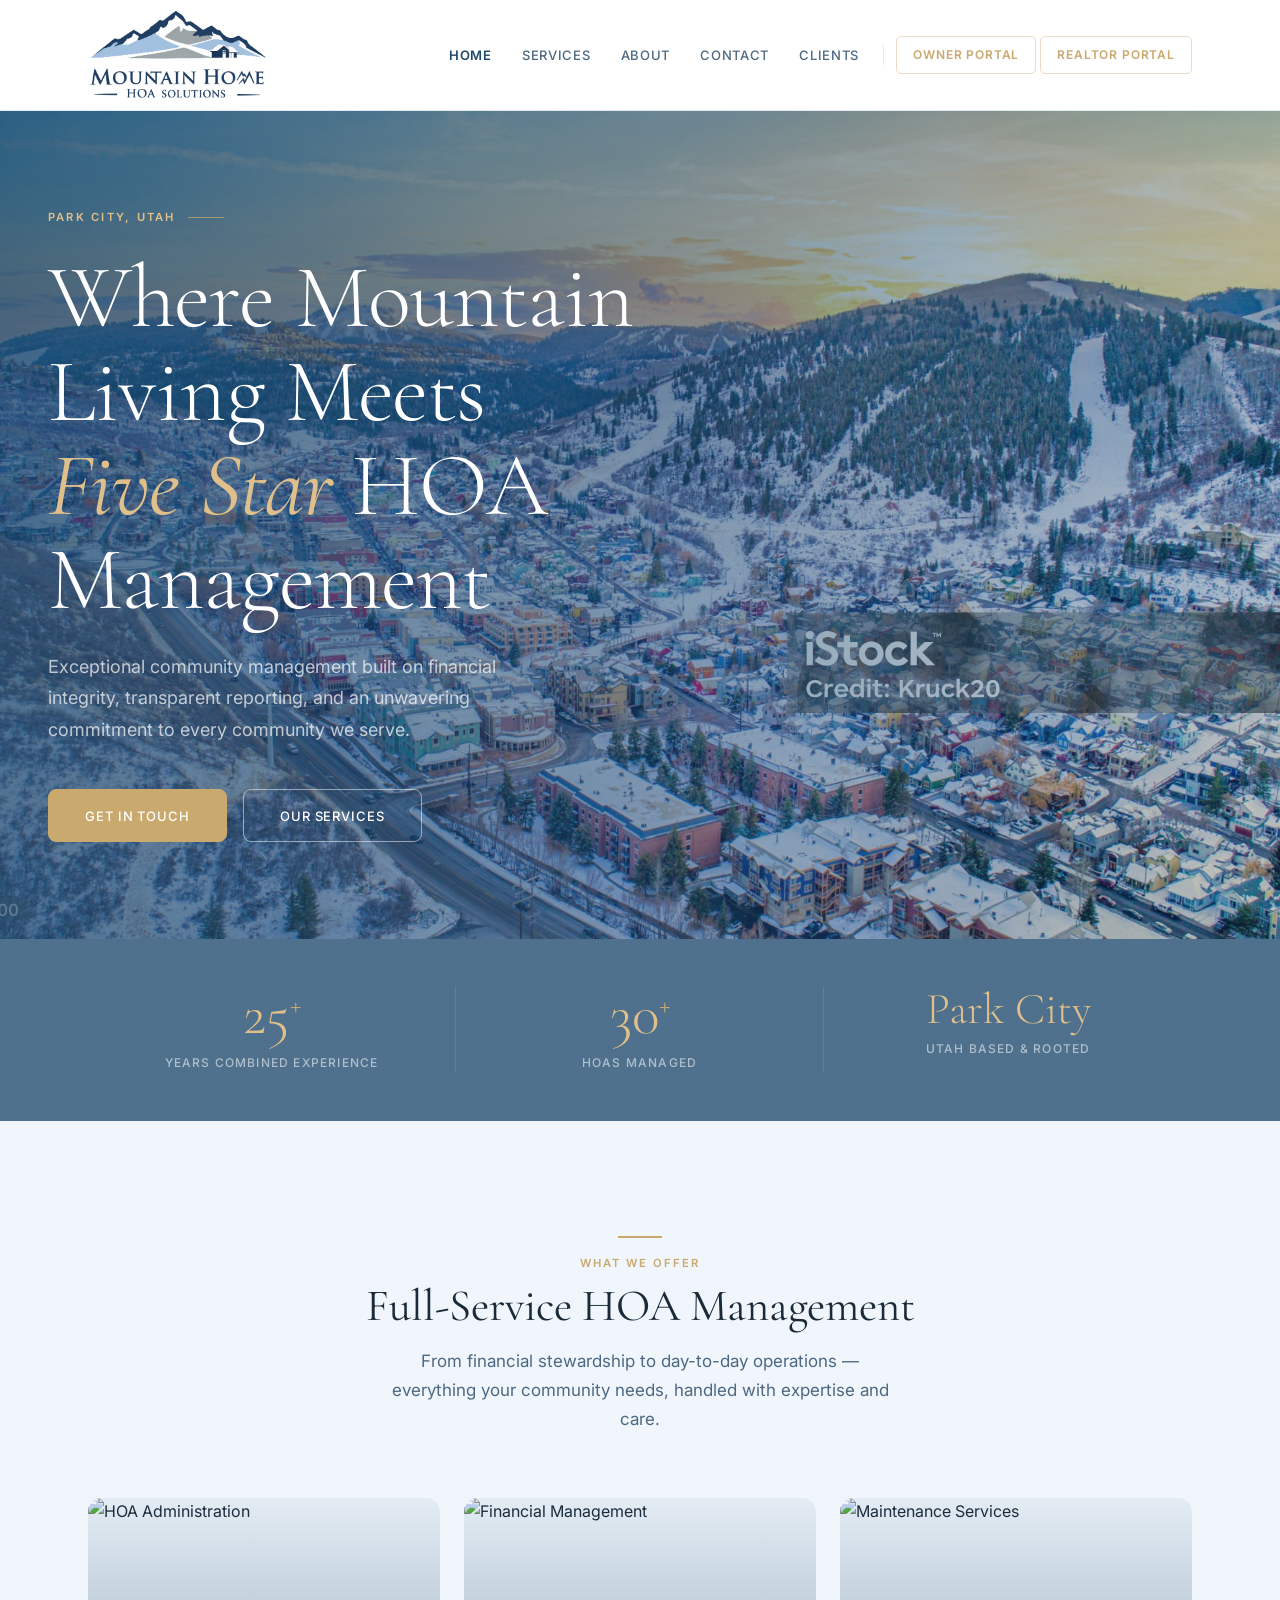
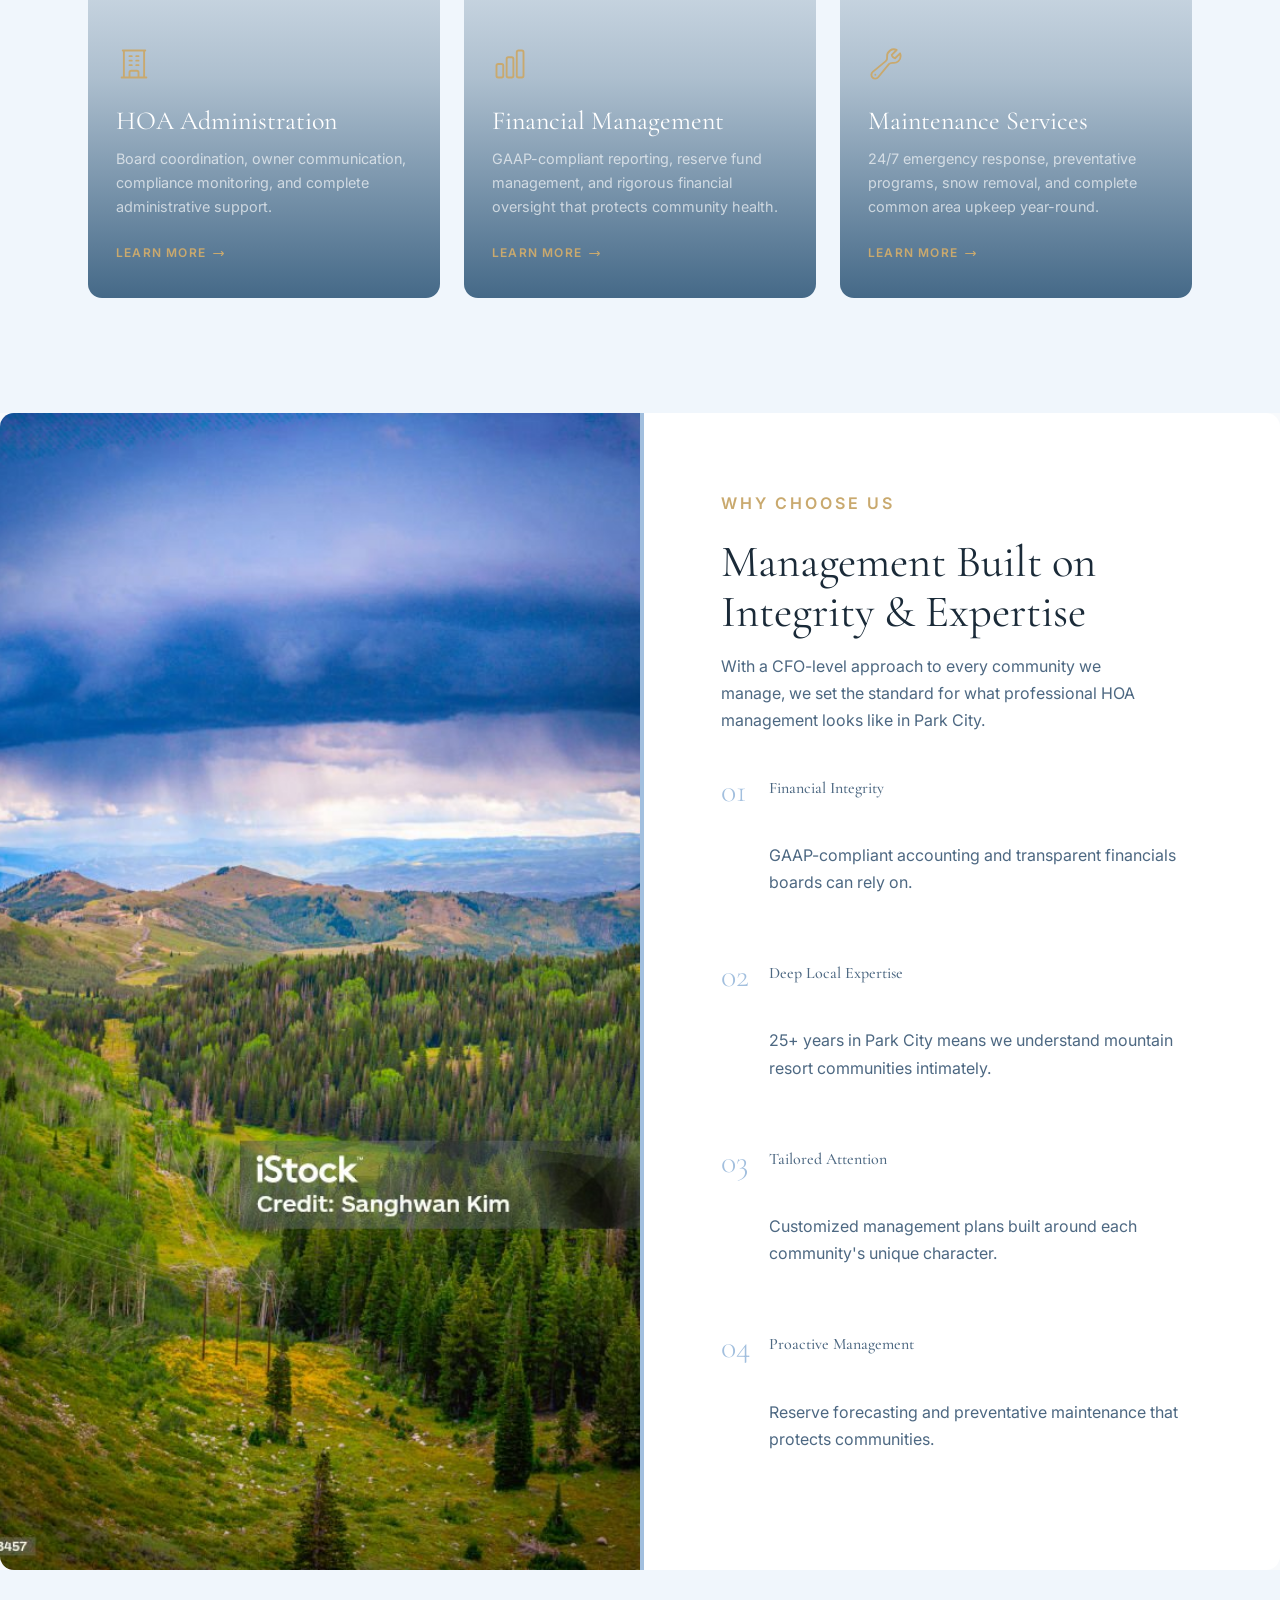
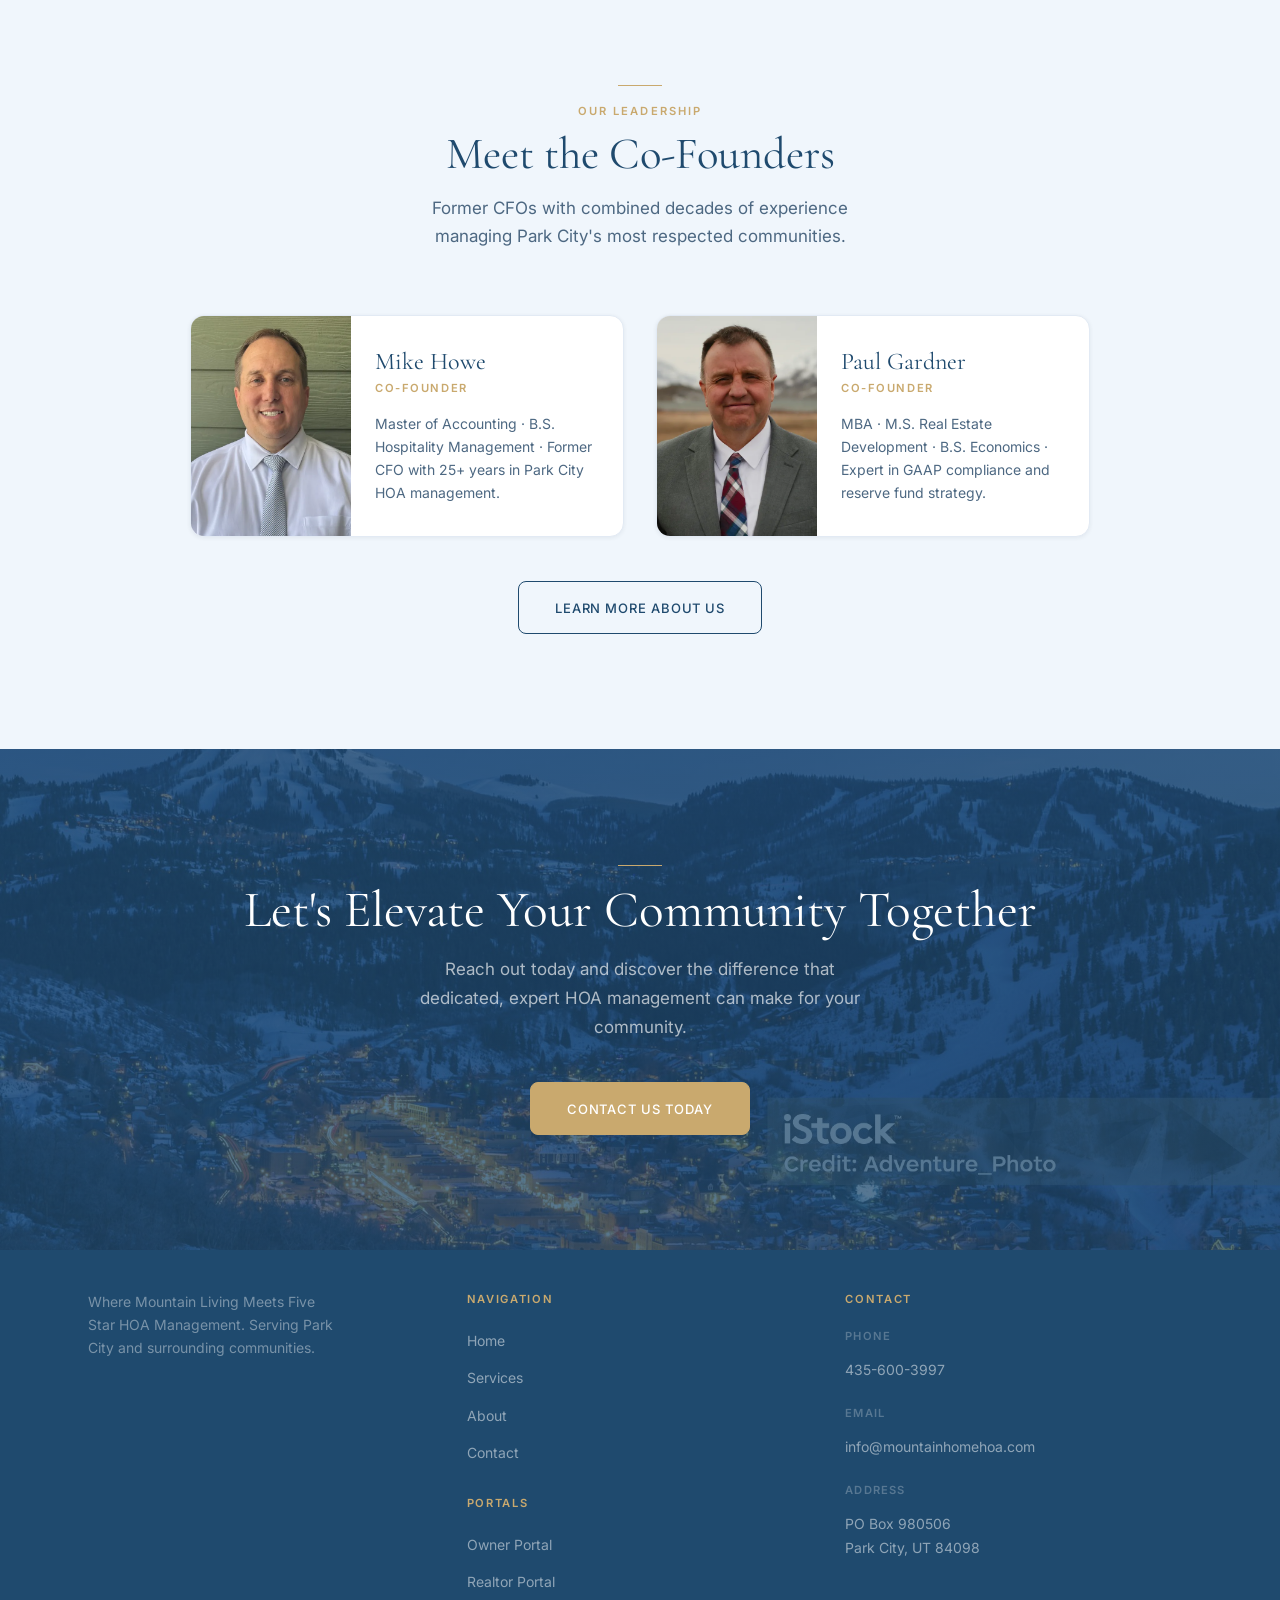
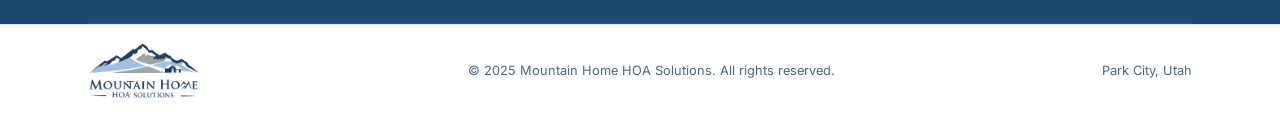
==== index.html @ 4bb6463a "New home page draft" ====
<!DOCTYPE html>
<html lang="en">
<head>
  <meta charset="UTF-8">
  <meta name="viewport" content="width=device-width, initial-scale=1.0">
  <title>Mountain Home HOA Solutions | Park City, Utah</title>
  <meta name="description" content="Premier HOA management services in Park City, Utah. Built on financial integrity, expert administration, and genuine dedication to every community we serve.">
  <link rel="preconnect" href="https://fonts.googleapis.com">
  <link rel="preconnect" href="https://fonts.gstatic.com" crossorigin>
  <link rel="icon" type="image/png" sizes="32x32" href="favicon-32.png">
  <link rel="apple-touch-icon" sizes="180x180" href="apple-touch-icon.png">
  <link rel="stylesheet" href="css/style.css">
</head>
<body>

  <header class="navbar" id="navbar">
    <div class="container navbar__inner">
      <a href="index.html" class="navbar__logo">
        <img src="assets/logo-master.png" alt="Mountain Home HOA Solutions" height="90">
      </a>
      <nav class="navbar__nav" aria-label="Primary">
        <a href="index.html" class="navbar__link navbar__link--active">Home</a>
        <a href="services.html" class="navbar__link">Services</a>
        <a href="about.html" class="navbar__link">About</a>
        <a href="contact.html" class="navbar__link">Contact</a>
        <a href="clients.html" class="navbar__link">Clients</a>
        <div class="navbar__divider" aria-hidden="true"></div>
        <a href="https://mountainhomehoa.managebuilding.com/Resident/portal/login" class="navbar__portal" target="_blank" rel="noopener noreferrer">Owner Portal</a>
        <a href="https://www.homewisedocs.com/" class="navbar__portal" target="_blank" rel="noopener noreferrer">Realtor Portal</a>
      </nav>
      <button class="navbar__hamburger" id="hamburger" aria-label="Open navigation menu" aria-expanded="false">
        <span></span><span></span><span></span>
      </button>
    </div>
    <nav class="navbar__mobile" id="mobileMenu" aria-label="Mobile navigation">
      <a href="index.html" class="navbar__mobile-link">Home</a>
      <a href="services.html" class="navbar__mobile-link">Services</a>
      <a href="about.html" class="navbar__mobile-link">About</a>
      <a href="contact.html" class="navbar__mobile-link">Contact</a>
      <a href="clients.html" class="navbar__mobile-link">Clients</a>
      <a href="https://mountainhomehoa.managebuilding.com/Resident/portal/login" class="navbar__mobile-link" target="_blank" rel="noopener noreferrer">Owner Portal</a>
      <a href="https://www.homewisedocs.com/" class="navbar__mobile-link" target="_blank" rel="noopener noreferrer">Realtor Portal</a>
    </nav>
  </header>

  <!-- ═══ HERO — Left-aligned, full photo ═══ -->
  <section class="hero">
    <div class="hero__content">
      <p class="hero__eyebrow">Park City, Utah</p>
      <h1 class="hero__heading">
        Where Mountain Living Meets<br><em>Five Star</em> HOA Management
      </h1>
      <p class="hero__subtext">
        Exceptional community management built on financial integrity, transparent reporting, and an unwavering commitment to every community we serve.
      </p>
      <div class="hero__actions">
        <a href="contact.html" class="btn btn--gold">Get in Touch</a>
        <a href="services.html" class="btn btn--outline-white">Our Services</a>
      </div>
    </div>
  </section>

  <!-- ═══ STATS — on mountain photo ═══ -->
  <section class="stats-bar" aria-label="Company at a glance">
    <div class="container">
      <div class="stats-bar__inner">
        <div class="stat"><div class="stat__number">25<sup>+</sup></div><div class="stat__label">Years Combined Experience</div></div>
        <div class="stat"><div class="stat__number">30<sup>+</sup></div><div class="stat__label">HOAs Managed</div></div>
        <div class="stat"><div class="stat__number" style="font-size:clamp(1.875rem,3.5vw,2.75rem);">Park City</div><div class="stat__label">Utah Based &amp; Rooted</div></div>
      </div>
    </div>
  </section>

  <!-- ═══ SERVICES — Photo cards ═══ -->
  <section class="section section--cream">
    <div class="container">
      <div style="text-align:center;margin-bottom:clamp(2.5rem,5vw,4rem);">
        <div class="gold-rule gold-rule--center"></div>
        <p class="eyebrow">What We Offer</p>
        <h2 style="margin-top:.5rem;">Full-Service HOA Management</h2>
        <p style="color:var(--text-muted);font-size:1.0625rem;max-width:520px;margin:1rem auto 0;line-height:1.7;">
          From financial stewardship to day-to-day operations — everything your community needs, handled with expertise and care.
        </p>
      </div>

      <div class="photo-cards">
        <!-- Admin card -->
        <article class="photo-card">
          <img class="photo-card__img" src="https://images.unsplash.com/photo-1560518883-ce09059eeffa?auto=format&fit=crop&w=800&q=80" alt="HOA Administration" loading="lazy">
          <div class="photo-card__overlay"></div>
          <div class="photo-card__content">
            <div class="photo-card__icon" aria-hidden="true">
              <svg xmlns="http://www.w3.org/2000/svg" fill="none" viewBox="0 0 24 24" stroke-width="1.25" stroke="currentColor" width="36" height="36">
                <path stroke-linecap="round" stroke-linejoin="round" d="M3.75 21h16.5M4.5 3h15M5.25 3v18m13.5-18v18M9 6.75h1.5m-1.5 3h1.5m-1.5 3h1.5m3-6H15m-1.5 3H15m-1.5 3H15M9 21v-3.375c0-.621.504-1.125 1.125-1.125h3.75c.621 0 1.125.504 1.125 1.125V21"/>
              </svg>
            </div>
            <h3 class="photo-card__title">HOA Administration</h3>
            <p class="photo-card__text">Board coordination, owner communication, compliance monitoring, and complete administrative support.</p>
            <a href="services.html#administration" class="photo-card__link">Learn More <svg xmlns="http://www.w3.org/2000/svg" fill="none" viewBox="0 0 24 24" stroke-width="2" stroke="currentColor" width="13" height="13" aria-hidden="true"><path stroke-linecap="round" stroke-linejoin="round" d="M17.25 8.25 21 12m0 0-3.75 3.75M21 12H3"/></svg></a>
          </div>
        </article>

        <!-- Accounting card -->
        <article class="photo-card">
          <img class="photo-card__img" src="https://images.unsplash.com/photo-1554224155-6726b3ff858f?auto=format&fit=crop&w=800&q=80" alt="Financial Management" loading="lazy">
          <div class="photo-card__overlay"></div>
          <div class="photo-card__content">
            <div class="photo-card__icon" aria-hidden="true">
              <svg xmlns="http://www.w3.org/2000/svg" fill="none" viewBox="0 0 24 24" stroke-width="1.25" stroke="currentColor" width="36" height="36">
                <path stroke-linecap="round" stroke-linejoin="round" d="M3 13.125C3 12.504 3.504 12 4.125 12h2.25c.621 0 1.125.504 1.125 1.125v6.75C7.5 20.496 6.996 21 6.375 21h-2.25A1.125 1.125 0 0 1 3 19.875v-6.75ZM9.75 8.625c0-.621.504-1.125 1.125-1.125h2.25c.621 0 1.125.504 1.125 1.125v11.25c0 .621-.504 1.125-1.125 1.125h-2.25a1.125 1.125 0 0 1-1.125-1.125V8.625ZM16.5 4.125c0-.621.504-1.125 1.125-1.125h2.25C20.496 3 21 3.504 21 4.125v15.75c0 .621-.504 1.125-1.125 1.125h-2.25a1.125 1.125 0 0 1-1.125-1.125V4.125Z"/>
              </svg>
            </div>
            <h3 class="photo-card__title">Financial Management</h3>
            <p class="photo-card__text">GAAP-compliant reporting, reserve fund management, and rigorous financial oversight that protects community health.</p>
            <a href="services.html#accounting" class="photo-card__link">Learn More <svg xmlns="http://www.w3.org/2000/svg" fill="none" viewBox="0 0 24 24" stroke-width="2" stroke="currentColor" width="13" height="13" aria-hidden="true"><path stroke-linecap="round" stroke-linejoin="round" d="M17.25 8.25 21 12m0 0-3.75 3.75M21 12H3"/></svg></a>
          </div>
        </article>

        <!-- Maintenance card -->
        <article class="photo-card">
          <img class="photo-card__img" src="https://images.unsplash.com/photo-1469474968028-56623f02e42e?auto=format&fit=crop&w=800&q=80" alt="Maintenance Services" loading="lazy">
          <div class="photo-card__overlay"></div>
          <div class="photo-card__content">
            <div class="photo-card__icon" aria-hidden="true">
              <svg xmlns="http://www.w3.org/2000/svg" fill="none" viewBox="0 0 24 24" stroke-width="1.25" stroke="currentColor" width="36" height="36">
                <path stroke-linecap="round" stroke-linejoin="round" d="M21.75 6.75a4.5 4.5 0 0 1-4.884 4.484c-1.076-.091-2.264.071-2.95.904l-7.152 8.684a2.548 2.548 0 1 1-3.586-3.586l8.684-7.152c.833-.686.995-1.874.904-2.95a4.5 4.5 0 0 1 6.336-4.486l-3.276 3.276a3.004 3.004 0 0 0 2.25 2.25l3.276-3.276c.256.565.398 1.192.398 1.852Z"/>
                <path stroke-linecap="round" stroke-linejoin="round" d="M4.867 19.125h.008v.008h-.008v-.008Z"/>
              </svg>
            </div>
            <h3 class="photo-card__title">Maintenance Services</h3>
            <p class="photo-card__text">24/7 emergency response, preventative programs, snow removal, and complete common area upkeep year-round.</p>
            <a href="services.html#maintenance" class="photo-card__link">Learn More <svg xmlns="http://www.w3.org/2000/svg" fill="none" viewBox="0 0 24 24" stroke-width="2" stroke="currentColor" width="13" height="13" aria-hidden="true"><path stroke-linecap="round" stroke-linejoin="round" d="M17.25 8.25 21 12m0 0-3.75 3.75M21 12H3"/></svg></a>
          </div>
        </article>
      </div>
    </div>
  </section>

  <!-- ═══ WHY US — Photo split ═══ -->
  <section class="section" style="padding:0;overflow:hidden;">
    <div class="container" style="padding:0;max-width:100%;">
      <div class="why-split">
        <div class="why-split__photo">
          <img src="assets/why-split.jpg" alt="Mountain community landscape" loading="lazy">
        </div>
        <div class="why-split__content">
          <p class="eyebrow">Why Choose Us</p>
          <h2>Management Built on Integrity &amp; Expertise</h2>
          <p>With a CFO-level approach to every community we manage, we set the standard for what professional HOA management looks like in Park City.</p>
          <div class="why-items">
            <div class="why-item">
              <span class="why-item__num">01</span>
              <div><p class="why-item__title">Financial Integrity</p><p class="why-item__text">GAAP-compliant accounting and transparent financials boards can rely on.</p></div>
            </div>
            <div class="why-item">
              <span class="why-item__num">02</span>
              <div><p class="why-item__title">Deep Local Expertise</p><p class="why-item__text">25+ years in Park City means we understand mountain resort communities intimately.</p></div>
            </div>
            <div class="why-item">
              <span class="why-item__num">03</span>
              <div><p class="why-item__title">Tailored Attention</p><p class="why-item__text">Customized management plans built around each community's unique character.</p></div>
            </div>
            <div class="why-item">
              <span class="why-item__num">04</span>
              <div><p class="why-item__title">Proactive Management</p><p class="why-item__text">Reserve forecasting and preventative maintenance that protects communities.</p></div>
            </div>
          </div>
        </div>
      </div>
    </div>
  </section>

  <!-- ═══ TEAM — Horizontal cards ═══ -->
  <section class="section section--cream">
    <div class="container">
      <div style="text-align:center;margin-bottom:clamp(2.5rem,5vw,4rem);">
        <div class="gold-rule gold-rule--center"></div>
        <p class="eyebrow">Our Leadership</p>
        <h2 style="margin-top:.5rem;color:var(--slate-deeper);">Meet the Co-Founders</h2>
        <p style="color:var(--text-muted);font-size:1.0625rem;max-width:480px;margin:.875rem auto 0;line-height:1.7;">Former CFOs with combined decades of experience managing Park City's most respected communities.</p>
      </div>
      <div class="team-grid">
        <article class="team-card">
          <div class="team-card__photo"><img src="assets/Mike.webp" alt="Mike Howe, Co-Founder" loading="lazy"></div>
          <div class="team-card__info">
            <h3 class="team-card__name">Mike Howe</h3>
            <p class="team-card__role">Co-Founder</p>
            <p class="team-card__bio">Master of Accounting · B.S. Hospitality Management · Former CFO with 25+ years in Park City HOA management.</p>
          </div>
        </article>
        <article class="team-card">
          <div class="team-card__photo"><img src="assets/Paul.webp" alt="Paul Gardner, Co-Founder" loading="lazy"></div>
          <div class="team-card__info">
            <h3 class="team-card__name">Paul Gardner</h3>
            <p class="team-card__role">Co-Founder</p>
            <p class="team-card__bio">MBA · M.S. Real Estate Development · B.S. Economics · Expert in GAAP compliance and reserve fund strategy.</p>
          </div>
        </article>
      </div>
      <div style="text-align:center;margin-top:2.75rem;">
        <a href="about.html" class="btn btn--outline-slate">Learn More About Us</a>
      </div>
    </div>
  </section>

  <!-- ═══ CTA — Mountain photo ═══ -->
  <section class="cta-photo">
    <div class="container">
      <div class="gold-rule gold-rule--center"></div>
      <h2>Let's Elevate Your Community Together</h2>
      <p>Reach out today and discover the difference that dedicated, expert HOA management can make for your community.</p>
      <a href="contact.html" class="btn btn--gold">Contact Us Today</a>
    </div>
  </section>

  <!-- ═══ FOOTER ═══ -->
  <footer class="footer">
    <div class="container">
      <div class="footer__grid">
        <div>
          <p class="footer__tagline">Where Mountain Living Meets Five Star HOA Management. Serving Park City and surrounding communities.</p>
        </div>
        <div>
          <p class="footer__col-label">Navigation</p>
          <ul class="footer__links">
            <li><a href="index.html" class="footer__link">Home</a></li>
            <li><a href="services.html" class="footer__link">Services</a></li>
            <li><a href="about.html" class="footer__link">About</a></li>
            <li><a href="contact.html" class="footer__link">Contact</a></li>
          </ul>
          <p class="footer__col-label" style="margin-top:1.75rem;">Portals</p>
          <ul class="footer__links">
            <li><a href="https://mountainhomehoa.managebuilding.com/Resident/portal/login" class="footer__link" target="_blank" rel="noopener noreferrer">Owner Portal</a></li>
            <li><a href="https://www.homewisedocs.com/" class="footer__link" target="_blank" rel="noopener noreferrer">Realtor Portal</a></li>
          </ul>
        </div>
        <div>
          <p class="footer__col-label">Contact</p>
          <div class="footer__contact-block">
            <p class="footer__contact-label">Phone</p><a href="tel:4356003997" class="footer__contact-item">435-600-3997</a>
            <p class="footer__contact-label">Email</p><a href="mailto:info@mountainhomehoa.com" class="footer__contact-item">info@mountainhomehoa.com</a>
            <p class="footer__contact-label">Address</p><p class="footer__contact-item">PO Box 980506<br>Park City, UT 84098</p>
          </div>
        </div>
      </div>
    </div>
  <div class="footer__bottom">
    <div class="container footer__bottom-inner">
      <a href="index.html"><img src="assets/logo-master.png" alt="Mountain Home HOA Solutions" class="footer__bottom-logo"></a>
      <p>&copy; 2025 Mountain Home HOA Solutions. All rights reserved.</p>
      <p>Park City, Utah</p>
    </div>
  </div>
  </footer>
</body>
</html>
---- css/style.css ----
/* ===================================================================
   VERSION 3 — MOUNTAIN ESTATE
   Editorial, photo-forward, warmer palette, asymmetric layouts
   =================================================================== */

@import url('https://fonts.googleapis.com/css2?family=Cormorant+Garamond:ital,wght@0,300;0,400;0,500;0,600;1,300;1,400;1,500&family=Inter:wght@300;400;500;600&display=swap');

/* ——— Reset ——— */
*, *::before, *::after { box-sizing: border-box; margin: 0; padding: 0; }
html { scroll-behavior: smooth; }
img { display: block; max-width: 100%; height: auto; }
a { text-decoration: none; color: inherit; }
ul, ol { list-style: none; }
button { cursor: pointer; border: none; background: none; font-family: inherit; }
input, select, textarea, button { font-family: inherit; }

/* ——— Design Tokens ——— */
:root {
  --slate:        #a2bfde;
  --slate-dark:   #6b9ec9;
  --slate-deeper: #1f4a6e;
  --gold:         #c9a96e;
  --gold-hover:   #b8975a;
  --gold-light:   #e0bf8a;
  --cream:        #f0f6fc;
  --warm-white:   #f8fafc;
  --stone:        #e2eaf4;
  --warm-gray:    #cbd8ea;
  --text:         #1a2a38;
  --text-muted:   #4d6882;
  --white:        #FFFFFF;

  --font-display: 'Cormorant Garamond', Georgia, serif;
  --font-body:    'Inter', -apple-system, BlinkMacSystemFont, sans-serif;

  --max-w:        1200px;
  --pad-x:        clamp(1.25rem, 5vw, 3rem);

  --shadow-sm:    0 1px 4px rgba(26, 42, 56, 0.07);
  --shadow-md:    0 4px 24px rgba(26, 42, 56, 0.1);
  --shadow-lg:    0 8px 48px rgba(26, 42, 56, 0.14);

  --radius:       8px;
  --radius-lg:    14px;
  --ease:         cubic-bezier(0.4, 0, 0.2, 1);
  --transition:   220ms var(--ease);
}

/* ——— Base ——— */
body {
  font-family: var(--font-body);
  font-size: 1rem;
  line-height: 1.7;
  color: var(--text);
  background: var(--warm-white);
  -webkit-font-smoothing: antialiased;
}

h1, h2, h3, h4 {
  font-family: var(--font-display);
  font-weight: 400;
  line-height: 1.12;
}

h1 { font-size: clamp(2.5rem, 5vw, 4.25rem); }
h2 { font-size: clamp(2rem, 3.5vw, 3rem); }
h3 { font-size: clamp(1.25rem, 2vw, 1.625rem); }

.eyebrow {
  font-family: var(--font-body);
  font-size: 0.7rem;
  font-weight: 600;
  letter-spacing: 0.18em;
  text-transform: uppercase;
  color: var(--gold);
}

/* ——— Layout ——— */
.container {
  width: 100%;
  max-width: var(--max-w);
  margin-inline: auto;
  padding-inline: var(--pad-x);
}

.section { padding-block: clamp(4.5rem, 9vw, 7.5rem); }

/* ——— Gold Rule ——— */
.gold-rule { width: 44px; height: 1.5px; background: var(--gold); margin-bottom: 1rem; }
.gold-rule--center { margin-inline: auto; }

/* ——— Buttons ——— */
.btn {
  display: inline-flex;
  align-items: center;
  gap: 0.5rem;
  padding: 0.9rem 2.25rem;
  font-family: var(--font-body);
  font-size: 0.8125rem;
  font-weight: 500;
  letter-spacing: 0.07em;
  text-transform: uppercase;
  border-radius: var(--radius);
  transition: var(--transition);
  white-space: nowrap;
  border: 1.5px solid transparent;
}

.btn--gold {
  background: var(--gold); color: var(--white); border-color: var(--gold);
}
.btn--gold:hover {
  background: var(--gold-hover); border-color: var(--gold-hover);
  transform: translateY(-1px); box-shadow: 0 4px 16px rgba(184,151,90,0.28);
}

.btn--outline-white {
  background: transparent; color: var(--white); border-color: rgba(255,255,255,0.5);
}
.btn--outline-white:hover {
  border-color: var(--white); background: rgba(255,255,255,0.1);
}

.btn--outline-slate {
  background: transparent; color: var(--slate-deeper); border-color: var(--slate-deeper);
}
.btn--outline-slate:hover { background: var(--slate-deeper); color: var(--white); }

/* ——— Navbar ——— */
.navbar {
  position: sticky;
  top: 0;
  z-index: 100;
  background: var(--white);
  border-bottom: 1px solid var(--stone);
  transition: box-shadow var(--transition);
}
.navbar.scrolled { box-shadow: 0 4px 24px rgba(26,42,56,0.1); }

.navbar__inner {
  display: flex;
  align-items: center;
  justify-content: space-between;
  height: 110px;
  gap: 1.5rem;
}

.navbar__logo { flex-shrink: 0; display: flex; align-items: center; }
.navbar__logo img { height: 90px; width: auto; object-fit: contain; }

.navbar__nav { display: flex; align-items: center; gap: 0.125rem; }

.navbar__link {
  font-size: 0.8125rem;
  font-weight: 500;
  letter-spacing: 0.055em;
  text-transform: uppercase;
  padding: 0.5rem 0.875rem;
  color: var(--text-muted);
  border-radius: 5px;
  transition: color var(--transition), background var(--transition);
}
.navbar__link:hover, .navbar__link--active { color: var(--slate-deeper); }
.navbar__link--active { font-weight: 600; }

.navbar__divider { width: 1px; height: 20px; background: var(--stone); margin-inline: 0.5rem; flex-shrink: 0; }

.navbar__portal {
  font-size: 0.75rem; font-weight: 600; letter-spacing: 0.07em; text-transform: uppercase;
  padding: 0.5rem 1rem; color: var(--gold);
  border: 1.5px solid rgba(201,169,110,0.4); border-radius: 5px;
  transition: var(--transition); margin-left: 0.125rem;
}
.navbar__portal:hover { background: var(--gold); color: var(--white); border-color: var(--gold); }

.navbar__hamburger {
  display: none; flex-direction: column; gap: 5px; padding: 0.5rem; margin-left: auto;
}
.navbar__hamburger span { display: block; width: 22px; height: 1.5px; background: var(--text); transition: var(--transition); }

.navbar__mobile {
  display: none; flex-direction: column;
  background: var(--white); border-top: 1px solid var(--stone);
  padding: 0.75rem var(--pad-x) 1.25rem;
}
.navbar__mobile.open { display: flex; }

.navbar__mobile-link {
  font-size: 0.875rem; font-weight: 500; letter-spacing: 0.055em; text-transform: uppercase;
  color: var(--text); padding: 0.75rem 0; border-bottom: 1px solid var(--stone);
  transition: color var(--transition);
}
.navbar__mobile-link:hover { color: var(--gold); }
.navbar__mobile-link:last-child { border-bottom: none; }

/* ══════════════════════════════════════════
   HERO — Full-bleed photo, left-aligned
   ══════════════════════════════════════════ */
.hero {
  min-height: calc(100svh - 72px);
  background:
    linear-gradient(105deg, rgba(31, 74, 110, 0.80) 0%, rgba(31, 74, 110, 0.50) 55%, rgba(31, 74, 110, 0.25) 100%),
    url('../assets/hero.jpg') center/cover no-repeat;
  display: flex;
  align-items: center;
  padding: clamp(4rem, 8vw, 6rem) var(--pad-x);
  position: relative;
}

.hero__content {
  max-width: 680px;
  position: relative;
  z-index: 1;
}

.hero__eyebrow {
  display: flex;
  align-items: center;
  gap: 0.75rem;
  color: var(--gold-light);
  font-size: 0.7rem;
  font-weight: 600;
  letter-spacing: 0.2em;
  text-transform: uppercase;
  margin-bottom: 1.5rem;
}

.hero__eyebrow::after {
  content: '';
  display: block;
  width: 36px;
  height: 1px;
  background: var(--gold);
  opacity: 0.7;
}

.hero__heading {
  font-family: var(--font-display);
  font-size: clamp(3rem, 7vw, 6rem);
  font-weight: 300;
  line-height: 1.05;
  color: var(--white);
  margin-bottom: 1.5rem;
  letter-spacing: -0.01em;
}

.hero__heading em {
  font-style: italic;
  font-weight: 400;
  color: var(--gold-light);
}

.hero__subtext {
  font-size: clamp(1rem, 1.5vw, 1.125rem);
  color: rgba(255, 255, 255, 0.7);
  max-width: 500px;
  line-height: 1.75;
  margin-bottom: 2.75rem;
}

.hero__actions { display: flex; gap: 1rem; flex-wrap: wrap; }

/* ══════════════════════════════════════════
   STATS BAR — dark with photo texture
   ══════════════════════════════════════════ */
.stats-bar {
  background:
    linear-gradient(rgba(31, 74, 110, 0.78), rgba(31, 74, 110, 0.78)),
    url('https://images.unsplash.com/photo-1454496522488-7a8e488e8606?auto=format&fit=crop&w=1920&q=60') center/cover no-repeat;
  border-bottom: none;
}

.stats-bar__inner {
  display: grid;
  grid-template-columns: repeat(3, 1fr);
  padding-block: 3rem;
}

.stat { text-align: center; padding-inline: 1.5rem; }
.stat:not(:last-child) { border-right: 1px solid rgba(255,255,255,0.1); }

.stat__number {
  font-family: var(--font-display);
  font-size: clamp(2.5rem, 4.5vw, 3.75rem);
  font-weight: 300;
  color: var(--gold-light);
  line-height: 1;
  margin-bottom: 0.5rem;
}

.stat__number sup { font-size: 0.5em; color: var(--gold); vertical-align: super; }

.stat__label {
  font-size: 0.75rem;
  font-weight: 500;
  letter-spacing: 0.1em;
  text-transform: uppercase;
  color: rgba(255,255,255,0.55);
}

/* ══════════════════════════════════════════
   SERVICES — Photo cards with overlay
   ══════════════════════════════════════════ */
.section--cream { background: var(--cream); }

.photo-cards {
  display: grid;
  grid-template-columns: repeat(3, 1fr);
  gap: 1.5rem;
}

.photo-card {
  position: relative;
  border-radius: var(--radius-lg);
  overflow: hidden;
  min-height: 400px;
  display: flex;
  flex-direction: column;
  justify-content: flex-end;
}

.photo-card__img {
  position: absolute;
  inset: 0;
  width: 100%;
  height: 100%;
  object-fit: cover;
  transition: transform 400ms var(--ease);
}

.photo-card:hover .photo-card__img { transform: scale(1.04); }

.photo-card__overlay {
  position: absolute;
  inset: 0;
  background: linear-gradient(to top, rgba(31,74,110,0.82) 0%, rgba(31,74,110,0.32) 55%, rgba(31,74,110,0.06) 100%);
}

.photo-card__content {
  position: relative;
  z-index: 1;
  padding: 2rem 1.75rem;
}

.photo-card__icon {
  color: var(--gold);
  margin-bottom: 1rem;
}

.photo-card__title {
  font-family: var(--font-display);
  font-size: 1.625rem;
  font-weight: 400;
  color: var(--white);
  margin-bottom: 0.75rem;
}

.photo-card__text {
  font-size: 0.9rem;
  color: rgba(255,255,255,0.65);
  line-height: 1.65;
  margin-bottom: 1.25rem;
}

.photo-card__link {
  font-size: 0.75rem;
  font-weight: 600;
  letter-spacing: 0.1em;
  text-transform: uppercase;
  color: var(--gold);
  display: inline-flex;
  align-items: center;
  gap: 0.375rem;
  transition: gap var(--transition);
}
.photo-card__link:hover { gap: 0.625rem; }

/* ══════════════════════════════════════════
   WHY US — Split: large photo + text
   ══════════════════════════════════════════ */
.why-split {
  display: grid;
  grid-template-columns: 1fr 1fr;
  gap: 0;
  min-height: 580px;
}

.why-split__photo {
  position: relative;
  overflow: hidden;
  border-radius: var(--radius-lg) 0 0 var(--radius-lg);
}

.why-split__photo img {
  width: 100%;
  height: 100%;
  object-fit: cover;
  object-position: center;
}

.why-split__content {
  background: var(--white);
  padding: clamp(3rem, 6vw, 5rem);
  display: flex;
  flex-direction: column;
  justify-content: center;
  border-radius: 0 var(--radius-lg) var(--radius-lg) 0;
  border-left: 4px solid var(--slate);
}

.why-split__content .eyebrow { color: var(--gold); margin-bottom: 0.75rem; }

.why-split__content h2 {
  color: var(--text);
  margin-top: 0.5rem;
  margin-bottom: 1rem;
}

.why-split__content p {
  color: var(--text-muted);
  font-size: 1rem;
  line-height: 1.7;
  margin-bottom: 2.5rem;
  max-width: 420px;
}

.why-items { display: flex; flex-direction: column; gap: 1.5rem; }

.why-item { display: flex; gap: 1rem; align-items: flex-start; }

.why-item__num {
  font-family: var(--font-display);
  font-size: 2rem;
  font-weight: 300;
  color: var(--slate);
  opacity: 1;
  line-height: 1;
  flex-shrink: 0;
  width: 2rem;
}

.why-item__title {
  font-family: var(--font-display);
  font-size: 1.125rem;
  font-weight: 500;
  color: var(--text);
  margin-bottom: 0.25rem;
}

.why-item__text { font-size: 0.875rem; color: var(--text-muted); line-height: 1.6; }

/* ══════════════════════════════════════════
   TEAM — Horizontal cards on cream
   ══════════════════════════════════════════ */
.team-grid {
  display: grid;
  grid-template-columns: repeat(2, 1fr);
  gap: 2rem;
  max-width: 900px;
  margin-inline: auto;
}

.team-card {
  background: var(--white);
  border-radius: var(--radius-lg);
  overflow: hidden;
  box-shadow: var(--shadow-sm);
  display: grid;
  grid-template-columns: 160px 1fr;
  transition: var(--transition);
  border: 1px solid var(--stone);
}

.team-card:hover { box-shadow: var(--shadow-md); transform: translateY(-2px); }

.team-card__photo {
  width: 160px;
  height: 220px;
  overflow: hidden;
  flex-shrink: 0;
}

.team-card__photo img {
  width: 100%;
  height: 100%;
  object-fit: cover;
  object-position: center top;
}

.team-card__info { padding: 1.75rem 1.5rem; display: flex; flex-direction: column; justify-content: center; }

.team-card__name {
  font-family: var(--font-display);
  font-size: 1.5rem;
  font-weight: 400;
  color: var(--slate-deeper);
  margin-bottom: 0.2rem;
}

.team-card__role {
  font-size: 0.7rem;
  font-weight: 600;
  letter-spacing: 0.14em;
  text-transform: uppercase;
  color: var(--gold);
  margin-bottom: 0.875rem;
}

.team-card__bio {
  font-size: 0.875rem;
  color: var(--text-muted);
  line-height: 1.65;
}

/* ══════════════════════════════════════════
   CTA — Full-bleed mountain photo
   ══════════════════════════════════════════ */
.cta-photo {
  background:
    linear-gradient(rgba(31,74,110,0.75), rgba(31,74,110,0.75)),
    url('../assets/cta-bg.jpg') center/cover no-repeat;
  padding-block: clamp(5rem, 9vw, 8rem);
  text-align: center;
}

.cta-photo h2 { color: var(--white); margin-top: 0.625rem; font-size: clamp(2rem, 4vw, 3.5rem); }

.cta-photo p {
  color: rgba(255,255,255,0.65);
  max-width: 460px;
  margin: 1rem auto 2.5rem;
  font-size: 1.0625rem;
  line-height: 1.7;
}

/* ══════════════════════════════════════════
   PAGE HERO (inner pages)
   ══════════════════════════════════════════ */
.page-hero {
  background:
    linear-gradient(rgba(31,74,110,0.72), rgba(31,74,110,0.72)),
    url('https://images.unsplash.com/photo-1464822759023-fed622ff2c3b?auto=format&fit=crop&w=1920&q=80') center/cover no-repeat;
  padding: clamp(5rem, 9vw, 7rem) var(--pad-x) clamp(3.5rem, 6vw, 5rem);
  text-align: center;
}

.page-hero .eyebrow { margin-bottom: 0.75rem; }
.page-hero h1 { color: var(--white); margin-bottom: 1rem; }

.page-hero__sub {
  font-size: 1.0625rem;
  color: rgba(255,255,255,0.6);
  max-width: 520px;
  margin-inline: auto;
  line-height: 1.7;
}

/* ══════════════════════════════════════════
   SERVICES DETAIL (services page)
   ══════════════════════════════════════════ */
.service-detail { padding-block: clamp(4rem, 7vw, 6.5rem); }
.service-detail:nth-child(even) { background: var(--cream); }

.service-detail__layout {
  display: grid;
  grid-template-columns: 1fr 1.6fr;
  gap: clamp(2.5rem, 5vw, 5rem);
  align-items: start;
}

.service-detail__desc { font-size: 0.9375rem; color: var(--text-muted); line-height: 1.75; }

.service-list { display: grid; grid-template-columns: repeat(2, 1fr); gap: 0; }

.service-list li {
  font-size: 0.9rem;
  color: var(--text-muted);
  padding: 0.6rem 0 0.6rem 1.25rem;
  border-bottom: 1px solid var(--stone);
  position: relative;
  line-height: 1.45;
}

.service-detail:nth-child(even) .service-list li { border-color: var(--warm-gray); }

.service-list li::before {
  content: '';
  position: absolute;
  left: 0; top: 0.9rem;
  width: 5px; height: 5px;
  border-radius: 50%;
  background: var(--gold);
}

/* ══════════════════════════════════════════
   ABOUT PAGE
   ══════════════════════════════════════════ */
.mission-section { padding-block: clamp(4rem, 7vw, 6.5rem); text-align: center; background: var(--warm-white); }

.mission-quote {
  font-family: var(--font-display);
  font-size: clamp(1.375rem, 2.5vw, 2rem);
  font-weight: 400;
  font-style: italic;
  color: var(--slate-deeper);
  max-width: 760px;
  margin: 1.25rem auto 0;
  line-height: 1.5;
  position: relative;
}

.mission-quote::before {
  content: '\201C';
  font-size: 4rem;
  color: var(--gold);
  opacity: 0.3;
  position: absolute;
  top: -1.5rem;
  left: -1rem;
  font-style: normal;
  line-height: 1;
}

.about-leaders-grid { display: grid; grid-template-columns: repeat(2, 1fr); gap: 2rem; }

.leader-card--light {
  background: var(--white);
  border: 1px solid var(--stone);
  border-radius: var(--radius-lg);
  padding: 3rem 2.5rem 2.5rem;
  text-align: center;
}

.leader-card__photo {
  width: 156px;
  height: 156px;
  border-radius: 50%;
  overflow: hidden;
  margin: 0 auto 1.5rem;
  border: 2px solid rgba(201,169,110,0.3);
}

.leader-card__photo img { width: 100%; height: 100%; object-fit: cover; object-position: center top; }
.leader-card__name { font-family: var(--font-display); font-size: 1.625rem; color: var(--slate-deeper); margin-bottom: 0.25rem; }
.leader-card__role { font-size: 0.7rem; font-weight: 600; letter-spacing: 0.15em; text-transform: uppercase; color: var(--gold); margin-bottom: 0.875rem; }
.leader-card__bio { font-size: 0.9rem; color: var(--text-muted); line-height: 1.7; }

.credentials-list { text-align: left; margin-top: 1.5rem; border-top: 1px solid var(--stone); padding-top: 1.25rem; }

.credentials-list li {
  font-size: 0.875rem; color: var(--text-muted); padding: 0.4rem 0 0.4rem 1.25rem;
  position: relative; border-bottom: 1px solid var(--stone);
}
.credentials-list li:last-child { border-bottom: none; }
.credentials-list li::before {
  content: ''; position: absolute; left: 0; top: 50%; transform: translateY(-50%);
  width: 5px; height: 5px; border-radius: 50%; background: var(--gold);
}

/* Values grid */
.why-grid {
  display: grid;
  grid-template-columns: 1fr 1.5fr;
  gap: clamp(2.5rem, 6vw, 5rem);
  align-items: start;
}

.values-grid { display: grid; grid-template-columns: 1fr 1fr; gap: 2.5rem 3rem; }

.value-item__title {
  font-family: var(--font-display); font-size: 1.25rem; font-weight: 500;
  color: var(--slate-deeper); margin-bottom: 0.5rem;
  display: flex; align-items: center; gap: 0.75rem;
}
.value-item__title::before {
  content: ''; display: block; width: 24px; height: 1.5px; background: var(--gold); flex-shrink: 0;
}
.value-item__text { font-size: 0.9375rem; color: var(--text-muted); line-height: 1.7; padding-left: calc(24px + 0.75rem); }

/* ══════════════════════════════════════════
   CONTACT PAGE
   ══════════════════════════════════════════ */
.contact-layout {
  display: grid;
  grid-template-columns: 1.1fr 1fr;
  gap: clamp(3rem, 6vw, 6rem);
  align-items: start;
}

.contact-form { display: flex; flex-direction: column; gap: 1.25rem; }
.form-row { display: grid; grid-template-columns: 1fr 1fr; gap: 1.25rem; }
.form-group { display: flex; flex-direction: column; gap: 0.5rem; }

.form-label {
  font-size: 0.75rem; font-weight: 600; letter-spacing: 0.06em; text-transform: uppercase; color: var(--text);
}
.required-mark { color: var(--gold); }

.form-input, .form-select, .form-textarea {
  width: 100%; padding: 0.875rem 1rem; font-size: 0.9375rem; color: var(--text);
  background: var(--white); border: 1.5px solid var(--stone); border-radius: var(--radius);
  outline: none; transition: border-color var(--transition), box-shadow var(--transition); appearance: none;
}
.form-input::placeholder, .form-textarea::placeholder { color: #9ab5cd; }
.form-input:focus, .form-select:focus, .form-textarea:focus {
  border-color: var(--gold); box-shadow: 0 0 0 3px rgba(201,169,110,0.13);
}
.form-textarea { min-height: 148px; resize: vertical; line-height: 1.6; }

.form-select {
  background-image: url("data:image/svg+xml,%3Csvg xmlns='http://www.w3.org/2000/svg' fill='none' viewBox='0 0 24 24' stroke='%239CA3AF' stroke-width='2'%3E%3Cpath stroke-linecap='round' stroke-linejoin='round' d='M19 9l-7 7-7-7'/%3E%3C/svg%3E");
  background-repeat: no-repeat; background-position: right 0.875rem center; background-size: 16px; padding-right: 2.5rem;
}

.form-success {
  display: none; background: rgba(201,169,110,0.08); border: 1px solid rgba(201,169,110,0.3);
  border-radius: var(--radius); padding: 1.25rem 1.5rem; font-size: 0.9375rem; color: var(--gold-hover); text-align: center;
}

.contact-info__item { display: flex; align-items: flex-start; gap: 1.125rem; margin-bottom: 2rem; }
.contact-info__icon {
  width: 44px; height: 44px; background: rgba(201,169,110,0.1); border-radius: var(--radius);
  display: flex; align-items: center; justify-content: center; color: var(--gold); flex-shrink: 0;
}
.contact-info__label { font-size: 0.7rem; font-weight: 600; letter-spacing: 0.12em; text-transform: uppercase; color: var(--gold); margin-bottom: 0.2rem; }
.contact-info__value { font-size: 0.9375rem; color: var(--text); line-height: 1.55; }
.contact-portals { margin-top: 2.5rem; padding-top: 2rem; border-top: 1px solid var(--stone); }
.contact-portals h4 { font-family: var(--font-body); font-size: 0.7rem; font-weight: 600; letter-spacing: 0.12em; text-transform: uppercase; color: var(--text-muted); margin-bottom: 1rem; }
.portal-links { display: flex; flex-direction: column; gap: 0.625rem; }
.portal-link { display: inline-flex; align-items: center; gap: 0.5rem; font-size: 0.875rem; color: var(--gold); font-weight: 500; transition: color var(--transition); }
.portal-link:hover { color: var(--gold-hover); }

/* ══════════════════════════════════════════
   FOOTER
   ══════════════════════════════════════════ */
.footer {
  background: var(--slate-deeper);
  padding-top: clamp(1.75rem, 3.5vw, 2.5rem);
  padding-bottom: 0;
}

.footer__grid {
  display: grid;
  grid-template-columns: 1fr 1fr 1fr;
  gap: 2rem;
  padding-bottom: 1.75rem;
  border-bottom: 1px solid rgba(255,255,255,0.07);
  margin-bottom: 0;
}

.footer__tagline { font-size: 0.875rem; line-height: 1.65; color: rgba(255,255,255,0.4); max-width: 250px; }
.footer__col-label { font-size: 0.7rem; font-weight: 600; letter-spacing: 0.15em; text-transform: uppercase; color: var(--gold); margin-bottom: 1.125rem; }
.footer__links { display: flex; flex-direction: column; gap: 0.625rem; }
.footer__link { font-size: 0.875rem; color: rgba(255,255,255,0.5); transition: color var(--transition); }
.footer__link:hover { color: var(--white); }
.footer__contact-block { display: flex; flex-direction: column; gap: 0.5rem; }
.footer__contact-item { font-size: 0.875rem; color: rgba(255,255,255,0.5); }
.footer__contact-label { font-size: 0.7rem; font-weight: 600; letter-spacing: 0.1em; text-transform: uppercase; color: rgba(255,255,255,0.25); margin-top: 0.875rem; margin-bottom: 0.25rem; }
.footer__contact-label:first-child { margin-top: 0; }

.footer__bottom {
  background: var(--white);
  border-top: 1px solid var(--stone);
}
.footer__bottom-inner {
  display: flex;
  align-items: center;
  justify-content: space-between;
  gap: 1.5rem;
  padding-block: 1.125rem;
  font-size: 0.8rem;
  color: var(--text-muted);
}
.footer__bottom-logo { height: 56px; width: auto; object-fit: contain; }

/* ══════════════════════════════════════════
   SITE SWITCHER
   ══════════════════════════════════════════ */
.site-switcher { position: fixed; bottom: 1.5rem; left: 1.5rem; z-index: 9999; }

.site-switcher__btn {
  width: 46px; height: 46px; border-radius: 50%; background: var(--slate); color: var(--white);
  border: none; cursor: pointer; display: flex; align-items: center; justify-content: center;
  box-shadow: 0 4px 20px rgba(0,0,0,0.25); transition: var(--transition);
}
.site-switcher__btn:hover { background: var(--gold); transform: scale(1.06); }

.site-switcher__panel {
  position: absolute; bottom: calc(100% + 0.75rem); left: 0;
  background: #FFFFFF; border: 1px solid rgba(0,0,0,0.08); border-radius: 14px;
  padding: 1rem; box-shadow: 0 8px 40px rgba(0,0,0,0.15); min-width: 210px; display: none;
}
.site-switcher__panel.open { display: block; }

.site-switcher__label {
  font-family: var(--font-body); font-size: 0.65rem; font-weight: 700; letter-spacing: 0.18em;
  text-transform: uppercase; color: #9CA3AF; margin-bottom: 0.75rem; padding-bottom: 0.625rem;
  border-bottom: 1px solid #F3F4F6;
}

.site-switcher__option {
  display: flex; align-items: center; gap: 0.625rem; padding: 0.5rem 0.625rem; border-radius: 8px;
  font-family: var(--font-body); font-size: 0.8125rem; font-weight: 500; color: #374151;
  transition: background 150ms ease, color 150ms ease; margin-bottom: 0.125rem;
}
.site-switcher__option:hover { background: #F9FAFB; }
.site-switcher__option.active { background: rgba(201,169,110,0.1); color: var(--gold); font-weight: 600; }

.site-switcher__dot { width: 8px; height: 8px; border-radius: 50%; background: currentColor; flex-shrink: 0; opacity: 0.5; }
.site-switcher__option.active .site-switcher__dot { opacity: 1; }

/* ══════════════════════════════════════════
   RESPONSIVE
   ══════════════════════════════════════════ */
@media (max-width: 1024px) {
  .photo-cards { grid-template-columns: 1fr 1fr; }
  .why-split { grid-template-columns: 1fr; }
  .why-split__photo { height: 320px; border-radius: var(--radius-lg) var(--radius-lg) 0 0; }
  .why-split__content { border-radius: 0 0 var(--radius-lg) var(--radius-lg); }
  .footer__grid { grid-template-columns: 1fr 1fr; gap: 1.5rem; }
  .about-leaders-grid { grid-template-columns: 1fr; max-width: 500px; margin-inline: auto; }
  .why-grid { grid-template-columns: 1fr; gap: 2.5rem; }
  .service-detail__layout { grid-template-columns: 1fr; gap: 2.5rem; }
  .team-grid { grid-template-columns: 1fr; max-width: 500px; margin-inline: auto; }
}

@media (max-width: 768px) {
  .navbar__nav { display: none; }
  .navbar__hamburger { display: flex; }
  .stats-bar__inner { grid-template-columns: 1fr; gap: 0; }
  .stat { border-right: none; border-bottom: 1px solid rgba(255,255,255,0.1); padding-block: 1.75rem; }
  .stat:last-child { border-bottom: none; }
  .photo-cards { grid-template-columns: 1fr; }
  .values-grid { grid-template-columns: 1fr; gap: 2rem; }
  .contact-layout { grid-template-columns: 1fr; }
  .form-row { grid-template-columns: 1fr; }
  .footer__grid { grid-template-columns: 1fr; gap: 2rem; }
  .footer__bottom-inner { flex-direction: column; gap: 0.5rem; text-align: center; }
  .hero__actions { flex-direction: column; align-items: flex-start; }
  .service-list { grid-template-columns: 1fr; }
  .team-card { grid-template-columns: 1fr; }
  .team-card__photo { width: 100%; height: 220px; }
}
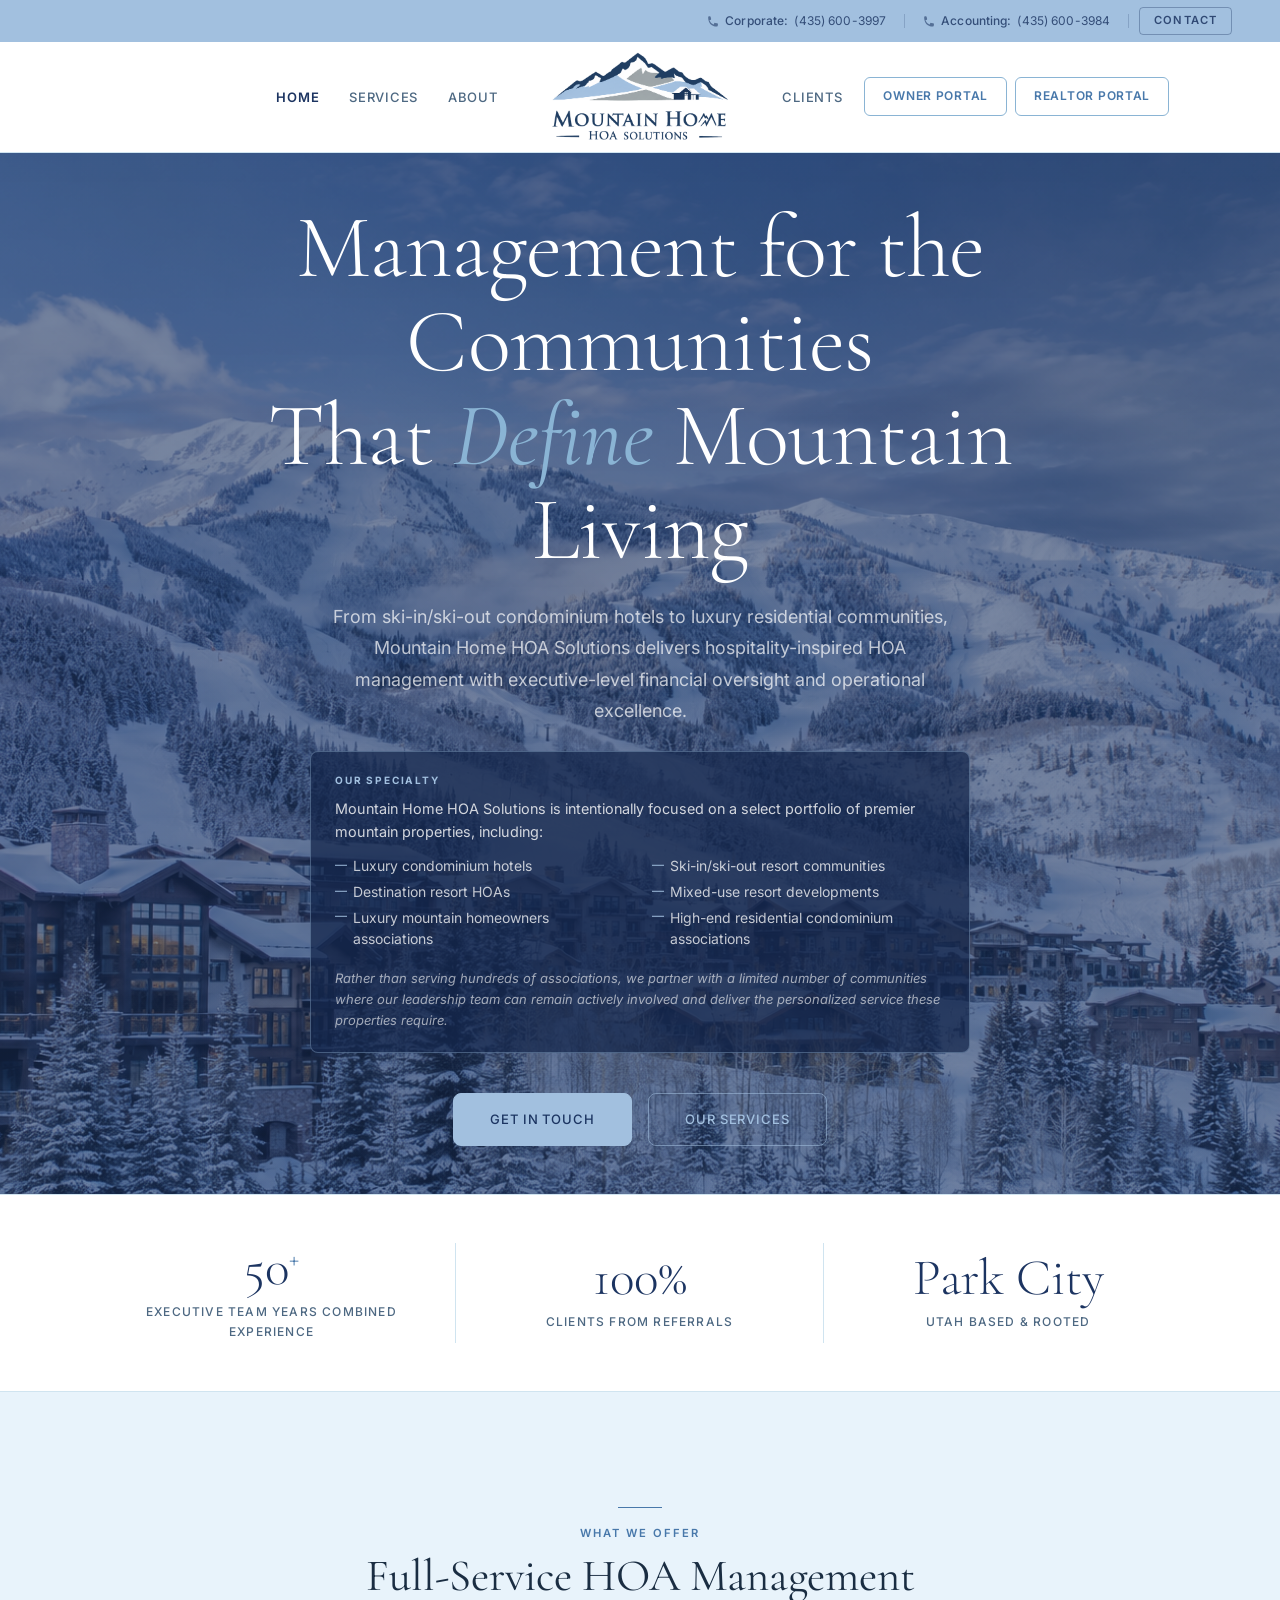
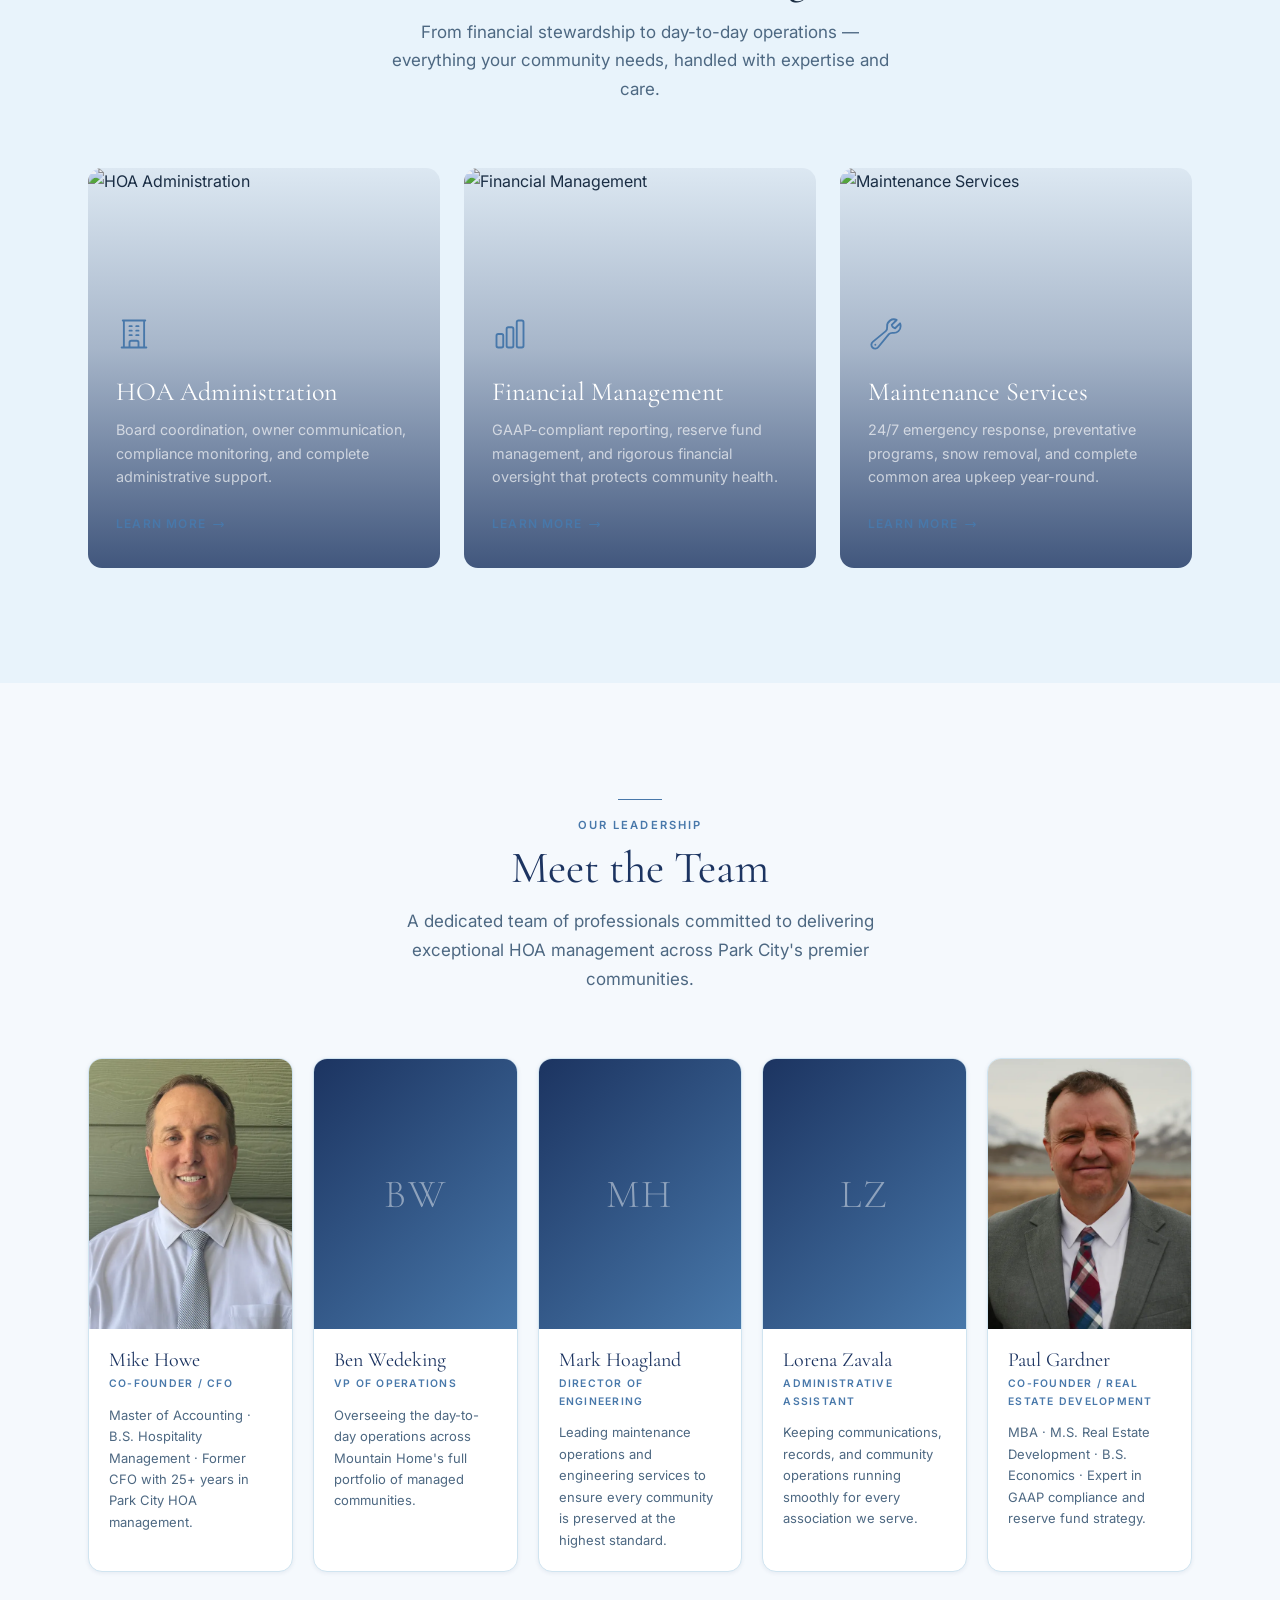
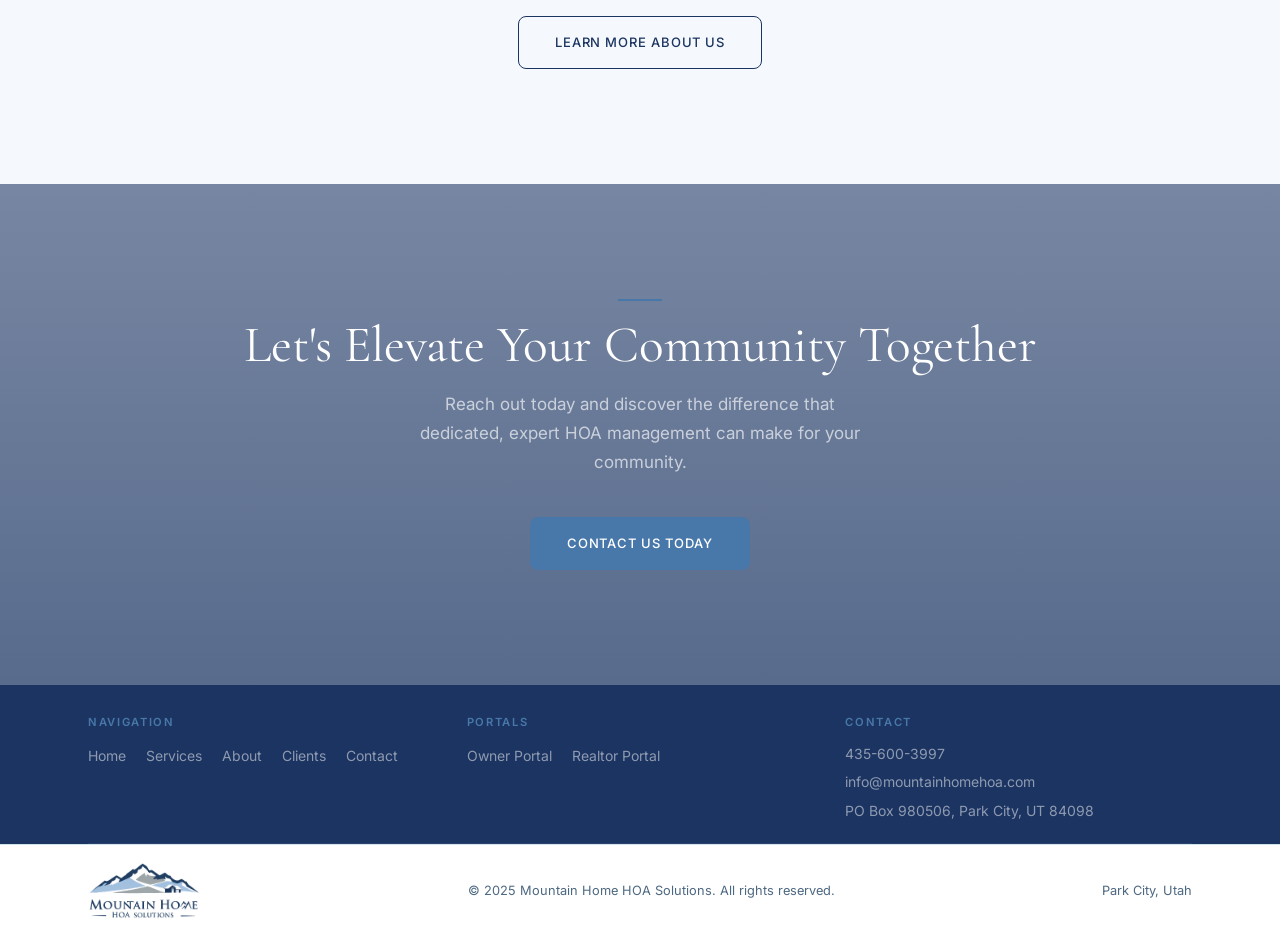
==== commit f15e30bd: "Homepage redesign along with Services page design changes" ====
--- a/index.html
+++ b/index.html
@@ -14,17 +14,32 @@
 <body>
 
   <header class="navbar" id="navbar">
+    <div class="topbar">
+      <div class="container topbar__inner">
+        <a href="tel:4356003997" class="topbar__item">
+          <svg xmlns="http://www.w3.org/2000/svg" viewBox="0 0 20 20" fill="currentColor" width="12" height="12" aria-hidden="true"><path fill-rule="evenodd" d="M2 3.5A1.5 1.5 0 0 1 3.5 2h1.148a1.5 1.5 0 0 1 1.465 1.175l.716 3.223a1.5 1.5 0 0 1-1.052 1.767l-.933.267c-.41.117-.643.555-.48.95a11.542 11.542 0 0 0 6.254 6.254c.395.163.833-.07.95-.48l.267-.933a1.5 1.5 0 0 1 1.767-1.052l3.223.716A1.5 1.5 0 0 1 18 16.352V17.5a1.5 1.5 0 0 1-1.5 1.5H15c-1.149 0-2.263-.15-3.326-.43A13.022 13.022 0 0 1 2.43 8.326 13.019 13.019 0 0 1 2 5V3.5Z" clip-rule="evenodd"/></svg>
+          <span class="topbar__label">Corporate:</span> (435) 600-3997
+        </a>
+        <span class="topbar__sep" aria-hidden="true"></span>
+        <a href="tel:4356003984" class="topbar__item">
+          <svg xmlns="http://www.w3.org/2000/svg" viewBox="0 0 20 20" fill="currentColor" width="12" height="12" aria-hidden="true"><path fill-rule="evenodd" d="M2 3.5A1.5 1.5 0 0 1 3.5 2h1.148a1.5 1.5 0 0 1 1.465 1.175l.716 3.223a1.5 1.5 0 0 1-1.052 1.767l-.933.267c-.41.117-.643.555-.48.95a11.542 11.542 0 0 0 6.254 6.254c.395.163.833-.07.95-.48l.267-.933a1.5 1.5 0 0 1 1.767-1.052l3.223.716A1.5 1.5 0 0 1 18 16.352V17.5a1.5 1.5 0 0 1-1.5 1.5H15c-1.149 0-2.263-.15-3.326-.43A13.022 13.022 0 0 1 2.43 8.326 13.019 13.019 0 0 1 2 5V3.5Z" clip-rule="evenodd"/></svg>
+          <span class="topbar__label">Accounting:</span> (435) 600-3984
+        </a>
+        <span class="topbar__sep" aria-hidden="true"></span>
+        <a href="contact.html" class="topbar__contact-link">Contact</a>
+      </div>
+    </div>
     <div class="container navbar__inner">
+      <nav class="navbar__nav navbar__nav--left" aria-label="Primary navigation">
+        <a href="index.html" class="navbar__link navbar__link--active">Home</a>
+        <a href="services.html" class="navbar__link">Services</a>
+        <a href="about.html" class="navbar__link">About</a>
+      </nav>
       <a href="index.html" class="navbar__logo">
         <img src="assets/logo-master.png" alt="Mountain Home HOA Solutions" height="90">
       </a>
-      <nav class="navbar__nav" aria-label="Primary">
-        <a href="index.html" class="navbar__link navbar__link--active">Home</a>
-        <a href="services.html" class="navbar__link">Services</a>
-        <a href="about.html" class="navbar__link">About</a>
-        <a href="contact.html" class="navbar__link">Contact</a>
+      <nav class="navbar__nav navbar__nav--right" aria-label="Secondary navigation">
         <a href="clients.html" class="navbar__link">Clients</a>
-        <div class="navbar__divider" aria-hidden="true"></div>
         <a href="https://mountainhomehoa.managebuilding.com/Resident/portal/login" class="navbar__portal" target="_blank" rel="noopener noreferrer">Owner Portal</a>
         <a href="https://www.homewisedocs.com/" class="navbar__portal" target="_blank" rel="noopener noreferrer">Realtor Portal</a>
       </nav>
@@ -43,19 +58,31 @@
     </nav>
   </header>
 
-  <!-- ═══ HERO — Left-aligned, full photo ═══ -->
+  <!-- ═══ HERO — Centered, full photo ═══ -->
   <section class="hero">
     <div class="hero__content">
-      <p class="hero__eyebrow">Park City, Utah</p>
       <h1 class="hero__heading">
-        Where Mountain Living Meets<br><em>Five Star</em> HOA Management
+        Management for the Communities<br>That <em>Define</em> Mountain Living
       </h1>
       <p class="hero__subtext">
-        Exceptional community management built on financial integrity, transparent reporting, and an unwavering commitment to every community we serve.
+        From ski-in/ski-out condominium hotels to luxury residential communities, Mountain Home HOA Solutions delivers hospitality-inspired HOA management with executive-level financial oversight and operational excellence.
       </p>
+      <div class="hero__specialty">
+        <p class="hero__specialty-label">Our Specialty</p>
+        <p class="hero__specialty-desc">Mountain Home HOA Solutions is intentionally focused on a select portfolio of premier mountain properties, including:</p>
+        <ul class="hero__specialty-list">
+          <li>Luxury condominium hotels</li>
+          <li>Destination resort HOAs</li>
+          <li>Luxury mountain homeowners associations</li>
+          <li>Ski-in/ski-out resort communities</li>
+          <li>Mixed-use resort developments</li>
+          <li>High-end residential condominium associations</li>
+        </ul>
+        <p class="hero__specialty-closing">Rather than serving hundreds of associations, we partner with a limited number of communities where our leadership team can remain actively involved and deliver the personalized service these properties require.</p>
+      </div>
       <div class="hero__actions">
-        <a href="contact.html" class="btn btn--gold">Get in Touch</a>
-        <a href="services.html" class="btn btn--outline-white">Our Services</a>
+        <a href="contact.html" class="btn btn--light-blue">Get in Touch</a>
+        <a href="services.html" class="btn btn--outline-light-blue">Our Services</a>
       </div>
     </div>
   </section>
@@ -64,9 +91,9 @@
   <section class="stats-bar" aria-label="Company at a glance">
     <div class="container">
       <div class="stats-bar__inner">
-        <div class="stat"><div class="stat__number">25<sup>+</sup></div><div class="stat__label">Years Combined Experience</div></div>
-        <div class="stat"><div class="stat__number">30<sup>+</sup></div><div class="stat__label">HOAs Managed</div></div>
-        <div class="stat"><div class="stat__number" style="font-size:clamp(1.875rem,3.5vw,2.75rem);">Park City</div><div class="stat__label">Utah Based &amp; Rooted</div></div>
+        <div class="stat"><div class="stat__number">50<sup>+</sup></div><div class="stat__label">Executive Team Years Combined Experience</div></div>
+        <div class="stat"><div class="stat__number">100%</div><div class="stat__label">Clients from Referrals</div></div>
+        <div class="stat"><div class="stat__number">Park City</div><div class="stat__label">Utah Based &amp; Rooted</div></div>
       </div>
     </div>
   </section>
@@ -136,63 +163,53 @@
     </div>
   </section>
 
-  <!-- ═══ WHY US — Photo split ═══ -->
-  <section class="section" style="padding:0;overflow:hidden;">
-    <div class="container" style="padding:0;max-width:100%;">
-      <div class="why-split">
-        <div class="why-split__photo">
-          <img src="assets/why-split.jpg" alt="Mountain community landscape" loading="lazy">
-        </div>
-        <div class="why-split__content">
-          <p class="eyebrow">Why Choose Us</p>
-          <h2>Management Built on Integrity &amp; Expertise</h2>
-          <p>With a CFO-level approach to every community we manage, we set the standard for what professional HOA management looks like in Park City.</p>
-          <div class="why-items">
-            <div class="why-item">
-              <span class="why-item__num">01</span>
-              <div><p class="why-item__title">Financial Integrity</p><p class="why-item__text">GAAP-compliant accounting and transparent financials boards can rely on.</p></div>
-            </div>
-            <div class="why-item">
-              <span class="why-item__num">02</span>
-              <div><p class="why-item__title">Deep Local Expertise</p><p class="why-item__text">25+ years in Park City means we understand mountain resort communities intimately.</p></div>
-            </div>
-            <div class="why-item">
-              <span class="why-item__num">03</span>
-              <div><p class="why-item__title">Tailored Attention</p><p class="why-item__text">Customized management plans built around each community's unique character.</p></div>
-            </div>
-            <div class="why-item">
-              <span class="why-item__num">04</span>
-              <div><p class="why-item__title">Proactive Management</p><p class="why-item__text">Reserve forecasting and preventative maintenance that protects communities.</p></div>
-            </div>
-          </div>
-        </div>
-      </div>
-    </div>
-  </section>
-
-  <!-- ═══ TEAM — Horizontal cards ═══ -->
-  <section class="section section--cream">
+  <!-- ═══ TEAM — Portrait cards ═══ -->
+  <section class="section">
     <div class="container">
       <div style="text-align:center;margin-bottom:clamp(2.5rem,5vw,4rem);">
         <div class="gold-rule gold-rule--center"></div>
         <p class="eyebrow">Our Leadership</p>
-        <h2 style="margin-top:.5rem;color:var(--slate-deeper);">Meet the Co-Founders</h2>
-        <p style="color:var(--text-muted);font-size:1.0625rem;max-width:480px;margin:.875rem auto 0;line-height:1.7;">Former CFOs with combined decades of experience managing Park City's most respected communities.</p>
+        <h2 style="margin-top:.5rem;color:var(--slate-deeper);">Meet the Team</h2>
+        <p style="color:var(--text-muted);font-size:1.0625rem;max-width:480px;margin:.875rem auto 0;line-height:1.7;">A dedicated team of professionals committed to delivering exceptional HOA management across Park City's premier communities.</p>
       </div>
       <div class="team-grid">
         <article class="team-card">
           <div class="team-card__photo"><img src="assets/Mike.webp" alt="Mike Howe, Co-Founder" loading="lazy"></div>
           <div class="team-card__info">
             <h3 class="team-card__name">Mike Howe</h3>
-            <p class="team-card__role">Co-Founder</p>
+            <p class="team-card__role">Co-Founder / CFO</p>
             <p class="team-card__bio">Master of Accounting · B.S. Hospitality Management · Former CFO with 25+ years in Park City HOA management.</p>
           </div>
         </article>
         <article class="team-card">
+          <div class="team-card__photo team-card__photo--placeholder" aria-hidden="true"><span class="team-card__initials">BW</span></div>
+          <div class="team-card__info">
+            <h3 class="team-card__name">Ben Wedeking</h3>
+            <p class="team-card__role">VP of Operations</p>
+            <p class="team-card__bio">Overseeing the day-to-day operations across Mountain Home's full portfolio of managed communities.</p>
+          </div>
+        </article>
+        <article class="team-card">
+          <div class="team-card__photo team-card__photo--placeholder" aria-hidden="true"><span class="team-card__initials">MH</span></div>
+          <div class="team-card__info">
+            <h3 class="team-card__name">Mark Hoagland</h3>
+            <p class="team-card__role">Director of Engineering</p>
+            <p class="team-card__bio">Leading maintenance operations and engineering services to ensure every community is preserved at the highest standard.</p>
+          </div>
+        </article>
+        <article class="team-card">
+          <div class="team-card__photo team-card__photo--placeholder" aria-hidden="true"><span class="team-card__initials">LZ</span></div>
+          <div class="team-card__info">
+            <h3 class="team-card__name">Lorena Zavala</h3>
+            <p class="team-card__role">Administrative Assistant</p>
+            <p class="team-card__bio">Keeping communications, records, and community operations running smoothly for every association we serve.</p>
+          </div>
+        </article>
+        <article class="team-card">
           <div class="team-card__photo"><img src="assets/Paul.webp" alt="Paul Gardner, Co-Founder" loading="lazy"></div>
           <div class="team-card__info">
             <h3 class="team-card__name">Paul Gardner</h3>
-            <p class="team-card__role">Co-Founder</p>
+            <p class="team-card__role">Co-Founder / Real Estate Development</p>
             <p class="team-card__bio">MBA · M.S. Real Estate Development · B.S. Economics · Expert in GAAP compliance and reserve fund strategy.</p>
           </div>
         </article>
@@ -218,18 +235,18 @@
     <div class="container">
       <div class="footer__grid">
         <div>
-          <p class="footer__tagline">Where Mountain Living Meets Five Star HOA Management. Serving Park City and surrounding communities.</p>
-        </div>
-        <div>
           <p class="footer__col-label">Navigation</p>
-          <ul class="footer__links">
+          <ul class="footer__links footer__links--row">
             <li><a href="index.html" class="footer__link">Home</a></li>
             <li><a href="services.html" class="footer__link">Services</a></li>
             <li><a href="about.html" class="footer__link">About</a></li>
+            <li><a href="clients.html" class="footer__link">Clients</a></li>
             <li><a href="contact.html" class="footer__link">Contact</a></li>
           </ul>
-          <p class="footer__col-label" style="margin-top:1.75rem;">Portals</p>
-          <ul class="footer__links">
+        </div>
+        <div>
+          <p class="footer__col-label">Portals</p>
+          <ul class="footer__links footer__links--row">
             <li><a href="https://mountainhomehoa.managebuilding.com/Resident/portal/login" class="footer__link" target="_blank" rel="noopener noreferrer">Owner Portal</a></li>
             <li><a href="https://www.homewisedocs.com/" class="footer__link" target="_blank" rel="noopener noreferrer">Realtor Portal</a></li>
           </ul>
@@ -237,9 +254,9 @@
         <div>
           <p class="footer__col-label">Contact</p>
           <div class="footer__contact-block">
-            <p class="footer__contact-label">Phone</p><a href="tel:4356003997" class="footer__contact-item">435-600-3997</a>
-            <p class="footer__contact-label">Email</p><a href="mailto:info@mountainhomehoa.com" class="footer__contact-item">info@mountainhomehoa.com</a>
-            <p class="footer__contact-label">Address</p><p class="footer__contact-item">PO Box 980506<br>Park City, UT 84098</p>
+            <a href="tel:4356003997" class="footer__contact-item">435-600-3997</a>
+            <a href="mailto:info@mountainhomehoa.com" class="footer__contact-item">info@mountainhomehoa.com</a>
+            <p class="footer__contact-item">PO Box 980506, Park City, UT 84098</p>
           </div>
         </div>
       </div>
@@ -252,5 +269,6 @@
     </div>
   </div>
   </footer>
+  <script src="js/main.js"></script>
 </body>
 </html>
--- a/css/style.css
+++ b/css/style.css
@@ -16,18 +16,19 @@
 
 /* ——— Design Tokens ——— */
 :root {
-  --slate:        #a2bfde;
-  --slate-dark:   #6b9ec9;
-  --slate-deeper: #1f4a6e;
-  --gold:         #c9a96e;
-  --gold-hover:   #b8975a;
-  --gold-light:   #e0bf8a;
-  --cream:        #f0f6fc;
-  --warm-white:   #f8fafc;
-  --stone:        #e2eaf4;
-  --warm-gray:    #cbd8ea;
-  --text:         #1a2a38;
-  --text-muted:   #4d6882;
+  /* Logo-derived palette: dark navy peaks → mid blue → light blue → white */
+  --slate:        #8ab4d4;   /* light mountain blue */
+  --slate-dark:   #4878aa;   /* mid-mountain blue */
+  --slate-deeper: #1c3461;   /* dark navy (peaks + logo text) */
+  --gold:         #4878aa;   /* primary accent → medium blue */
+  --gold-hover:   #3d6a98;   /* darker medium blue */
+  --gold-light:   #8ab4d4;   /* light blue */
+  --cream:        #e8f3fb;   /* light blue section wash */
+  --warm-white:   #f5f9fd;   /* blue-tinted off-white */
+  --stone:        #d0e4f0;   /* blue-tinted border */
+  --warm-gray:    #b5cfdf;   /* blue-gray */
+  --text:         #1a2d42;   /* dark navy-based body text */
+  --text-muted:   #4d6882;   /* muted blue-gray */
   --white:        #FFFFFF;
 
   --font-display: 'Cormorant Garamond', Georgia, serif;
@@ -36,9 +37,9 @@
   --max-w:        1200px;
   --pad-x:        clamp(1.25rem, 5vw, 3rem);
 
-  --shadow-sm:    0 1px 4px rgba(26, 42, 56, 0.07);
-  --shadow-md:    0 4px 24px rgba(26, 42, 56, 0.1);
-  --shadow-lg:    0 8px 48px rgba(26, 42, 56, 0.14);
+  --shadow-sm:    0 1px 4px rgba(28, 52, 97, 0.08);
+  --shadow-md:    0 4px 24px rgba(28, 52, 97, 0.12);
+  --shadow-lg:    0 8px 48px rgba(28, 52, 97, 0.16);
 
   --radius:       8px;
   --radius-lg:    14px;
@@ -111,7 +112,7 @@
 }
 .btn--gold:hover {
   background: var(--gold-hover); border-color: var(--gold-hover);
-  transform: translateY(-1px); box-shadow: 0 4px 16px rgba(184,151,90,0.28);
+  transform: translateY(-1px); box-shadow: 0 4px 16px rgba(61,106,152,0.32);
 }
 
 .btn--outline-white {
@@ -125,6 +126,82 @@
   background: transparent; color: var(--slate-deeper); border-color: var(--slate-deeper);
 }
 .btn--outline-slate:hover { background: var(--slate-deeper); color: var(--white); }
+
+.btn--light-blue {
+  background: #a2c0df; color: var(--slate-deeper); border-color: #a2c0df;
+}
+.btn--light-blue:hover {
+  background: #8ab4d4; border-color: #8ab4d4;
+  transform: translateY(-1px); box-shadow: 0 4px 16px rgba(138, 180, 212, 0.4);
+}
+
+.btn--outline-light-blue {
+  background: transparent; color: #a2c0df; border-color: rgba(162, 192, 223, 0.55);
+}
+.btn--outline-light-blue:hover {
+  border-color: #a2c0df; background: rgba(162, 192, 223, 0.15);
+}
+
+/* ——— Top Bar ——— */
+.topbar {
+  background: #a2c0df;
+  padding-block: 0.425rem;
+}
+
+.topbar .container { max-width: 100%; }
+
+.topbar__inner {
+  display: flex;
+  justify-content: flex-end;
+  align-items: center;
+  gap: 0;
+}
+
+.topbar__item {
+  display: inline-flex;
+  align-items: center;
+  gap: 0.375rem;
+  font-size: 0.75rem;
+  font-weight: 400;
+  color: rgba(28, 52, 97, 0.82);
+  padding: 0.1rem 1.125rem;
+  letter-spacing: 0.01em;
+  white-space: nowrap;
+  transition: color var(--transition);
+}
+
+.topbar__item:hover { color: var(--slate-deeper); }
+.topbar__item svg { opacity: 0.7; flex-shrink: 0; }
+.topbar__label { font-weight: 500; }
+
+.topbar__sep {
+  display: block;
+  width: 1px;
+  height: 14px;
+  background: rgba(28, 52, 97, 0.2);
+  flex-shrink: 0;
+}
+
+.topbar__contact-link {
+  font-size: 0.7rem;
+  font-weight: 600;
+  letter-spacing: 0.1em;
+  text-transform: uppercase;
+  color: rgba(28, 52, 97, 0.85);
+  background: transparent;
+  padding: 0.22rem 0.875rem;
+  margin-left: 0.625rem;
+  border: 1px solid rgba(28, 52, 97, 0.35);
+  border-radius: 4px;
+  transition: background var(--transition), color var(--transition), border-color var(--transition);
+  white-space: nowrap;
+}
+
+.topbar__contact-link:hover {
+  background: var(--white);
+  color: var(--slate-deeper);
+  border-color: var(--white);
+}
 
 /* ——— Navbar ——— */
 .navbar {
@@ -138,17 +215,19 @@
 .navbar.scrolled { box-shadow: 0 4px 24px rgba(26,42,56,0.1); }
 
 .navbar__inner {
-  display: flex;
+  display: grid;
+  grid-template-columns: 1fr auto 1fr;
   align-items: center;
-  justify-content: space-between;
   height: 110px;
-  gap: 1.5rem;
-}
-
-.navbar__logo { flex-shrink: 0; display: flex; align-items: center; }
+  column-gap: clamp(1.5rem, 3vw, 2.5rem);
+}
+
+.navbar__logo { display: flex; align-items: center; justify-content: center; }
 .navbar__logo img { height: 90px; width: auto; object-fit: contain; }
 
 .navbar__nav { display: flex; align-items: center; gap: 0.125rem; }
+.navbar__nav--left  { justify-content: flex-end; }
+.navbar__nav--right { justify-content: flex-start; gap: 0.5rem; }
 
 .navbar__link {
   font-size: 0.8125rem;
@@ -163,15 +242,14 @@
 .navbar__link:hover, .navbar__link--active { color: var(--slate-deeper); }
 .navbar__link--active { font-weight: 600; }
 
-.navbar__divider { width: 1px; height: 20px; background: var(--stone); margin-inline: 0.5rem; flex-shrink: 0; }
-
 .navbar__portal {
-  font-size: 0.75rem; font-weight: 600; letter-spacing: 0.07em; text-transform: uppercase;
-  padding: 0.5rem 1rem; color: var(--gold);
-  border: 1.5px solid rgba(201,169,110,0.4); border-radius: 5px;
-  transition: var(--transition); margin-left: 0.125rem;
-}
-.navbar__portal:hover { background: var(--gold); color: var(--white); border-color: var(--gold); }
+  font-size: 0.75rem; font-weight: 600; letter-spacing: 0.06em; text-transform: uppercase;
+  padding: 0.5rem 1.125rem;
+  background: var(--white); color: var(--slate-dark);
+  border: 1.5px solid var(--slate); border-radius: 6px;
+  transition: var(--transition); white-space: nowrap;
+}
+.navbar__portal:hover { background: var(--slate-dark); color: var(--white); border-color: var(--slate-dark); }
 
 .navbar__hamburger {
   display: none; flex-direction: column; gap: 5px; padding: 0.5rem; margin-left: auto;
@@ -194,44 +272,35 @@
 .navbar__mobile-link:last-child { border-bottom: none; }
 
 /* ══════════════════════════════════════════
-   HERO — Full-bleed photo, left-aligned
+   HERO — Full-bleed photo, centered
    ══════════════════════════════════════════ */
 .hero {
-  min-height: calc(100svh - 72px);
+  min-height: calc(100svh - 142px);
   background:
-    linear-gradient(105deg, rgba(31, 74, 110, 0.80) 0%, rgba(31, 74, 110, 0.50) 55%, rgba(31, 74, 110, 0.25) 100%),
-    url('../assets/hero.jpg') center/cover no-repeat;
+    linear-gradient(rgba(28, 52, 97, 0.62), rgba(28, 52, 97, 0.55)),
+    url('../assets/hero.png') center/cover no-repeat;
   display: flex;
-  align-items: center;
-  padding: clamp(4rem, 8vw, 6rem) var(--pad-x);
+  align-items: flex-start;
+  justify-content: center;
+  padding: clamp(2rem, 4vw, 3rem) var(--pad-x);
   position: relative;
 }
 
 .hero__content {
-  max-width: 680px;
+  max-width: 800px;
   position: relative;
   z-index: 1;
+  text-align: center;
+  margin-inline: auto;
 }
 
 .hero__eyebrow {
-  display: flex;
-  align-items: center;
-  gap: 0.75rem;
   color: var(--gold-light);
   font-size: 0.7rem;
   font-weight: 600;
   letter-spacing: 0.2em;
   text-transform: uppercase;
   margin-bottom: 1.5rem;
-}
-
-.hero__eyebrow::after {
-  content: '';
-  display: block;
-  width: 36px;
-  height: 1px;
-  background: var(--gold);
-  opacity: 0.7;
 }
 
 .hero__heading {
@@ -253,21 +322,81 @@
 .hero__subtext {
   font-size: clamp(1rem, 1.5vw, 1.125rem);
   color: rgba(255, 255, 255, 0.7);
-  max-width: 500px;
+  max-width: 640px;
+  margin-inline: auto;
   line-height: 1.75;
-  margin-bottom: 2.75rem;
-}
-
-.hero__actions { display: flex; gap: 1rem; flex-wrap: wrap; }
+  margin-bottom: 1.5rem;
+}
+
+.hero__specialty {
+  margin: 0 auto 2.5rem;
+  max-width: 660px;
+  padding: 1.25rem 1.5rem;
+  background: rgba(20, 38, 75, 0.72);
+  border: 1px solid rgba(162, 192, 223, 0.35);
+  border-radius: var(--radius);
+  text-align: left;
+}
+
+.hero__specialty-label {
+  font-size: 0.63rem;
+  font-weight: 700;
+  letter-spacing: 0.18em;
+  text-transform: uppercase;
+  color: #a2c0df;
+  margin-bottom: 0.5rem;
+}
+
+.hero__specialty-desc {
+  font-size: 0.9rem;
+  color: rgba(255, 255, 255, 0.8);
+  line-height: 1.6;
+  margin-bottom: 0.75rem;
+}
+
+.hero__specialty-list {
+  list-style: none;
+  padding: 0;
+  margin: 0 0 0.875rem;
+  columns: 2;
+  column-gap: 1.5rem;
+}
+
+.hero__specialty-list li {
+  font-size: 0.875rem;
+  color: rgba(255, 255, 255, 0.75);
+  padding-left: 1.1rem;
+  position: relative;
+  line-height: 1.5;
+  margin-bottom: 0.3rem;
+  break-inside: avoid;
+}
+
+.hero__specialty-list li::before {
+  content: '—';
+  position: absolute;
+  left: 0;
+  color: #a2c0df;
+  font-size: 0.75rem;
+  top: 0.05em;
+}
+
+.hero__specialty-closing {
+  font-size: 0.8125rem;
+  color: rgba(255, 255, 255, 0.6);
+  line-height: 1.65;
+  font-style: italic;
+}
+
+.hero__actions { display: flex; gap: 1rem; flex-wrap: wrap; justify-content: center; }
 
 /* ══════════════════════════════════════════
    STATS BAR — dark with photo texture
    ══════════════════════════════════════════ */
 .stats-bar {
-  background:
-    linear-gradient(rgba(31, 74, 110, 0.78), rgba(31, 74, 110, 0.78)),
-    url('https://images.unsplash.com/photo-1454496522488-7a8e488e8606?auto=format&fit=crop&w=1920&q=60') center/cover no-repeat;
-  border-bottom: none;
+  background: var(--white);
+  border-top: 1px solid var(--stone);
+  border-bottom: 1px solid var(--stone);
 }
 
 .stats-bar__inner {
@@ -276,26 +405,33 @@
   padding-block: 3rem;
 }
 
-.stat { text-align: center; padding-inline: 1.5rem; }
-.stat:not(:last-child) { border-right: 1px solid rgba(255,255,255,0.1); }
+.stat {
+  text-align: center;
+  padding-inline: 1.5rem;
+  display: flex;
+  flex-direction: column;
+  align-items: center;
+  justify-content: center;
+}
+.stat:not(:last-child) { border-right: 1px solid var(--stone); }
 
 .stat__number {
   font-family: var(--font-display);
-  font-size: clamp(2.5rem, 4.5vw, 3.75rem);
+  font-size: clamp(2.25rem, 4vw, 3.25rem);
   font-weight: 300;
-  color: var(--gold-light);
+  color: var(--slate-deeper);
   line-height: 1;
   margin-bottom: 0.5rem;
 }
 
-.stat__number sup { font-size: 0.5em; color: var(--gold); vertical-align: super; }
+.stat__number sup { font-size: 0.5em; color: var(--slate-dark); vertical-align: super; }
 
 .stat__label {
   font-size: 0.75rem;
   font-weight: 500;
   letter-spacing: 0.1em;
   text-transform: uppercase;
-  color: rgba(255,255,255,0.55);
+  color: var(--text-muted);
 }
 
 /* ══════════════════════════════════════════
@@ -333,7 +469,7 @@
 .photo-card__overlay {
   position: absolute;
   inset: 0;
-  background: linear-gradient(to top, rgba(31,74,110,0.82) 0%, rgba(31,74,110,0.32) 55%, rgba(31,74,110,0.06) 100%);
+  background: linear-gradient(to top, rgba(28,52,97,0.82) 0%, rgba(28,52,97,0.32) 55%, rgba(28,52,97,0.06) 100%);
 }
 
 .photo-card__content {
@@ -454,10 +590,8 @@
    ══════════════════════════════════════════ */
 .team-grid {
   display: grid;
-  grid-template-columns: repeat(2, 1fr);
-  gap: 2rem;
-  max-width: 900px;
-  margin-inline: auto;
+  grid-template-columns: repeat(5, 1fr);
+  gap: 1.25rem;
 }
 
 .team-card {
@@ -465,8 +599,8 @@
   border-radius: var(--radius-lg);
   overflow: hidden;
   box-shadow: var(--shadow-sm);
-  display: grid;
-  grid-template-columns: 160px 1fr;
+  display: flex;
+  flex-direction: column;
   transition: var(--transition);
   border: 1px solid var(--stone);
 }
@@ -474,10 +608,9 @@
 .team-card:hover { box-shadow: var(--shadow-md); transform: translateY(-2px); }
 
 .team-card__photo {
-  width: 160px;
-  height: 220px;
+  width: 100%;
+  aspect-ratio: 3 / 4;
   overflow: hidden;
-  flex-shrink: 0;
 }
 
 .team-card__photo img {
@@ -487,27 +620,42 @@
   object-position: center top;
 }
 
-.team-card__info { padding: 1.75rem 1.5rem; display: flex; flex-direction: column; justify-content: center; }
+.team-card__photo--placeholder {
+  background: linear-gradient(135deg, var(--slate-deeper) 0%, var(--slate-dark) 100%);
+  display: flex;
+  align-items: center;
+  justify-content: center;
+}
+
+.team-card__initials {
+  font-family: var(--font-display);
+  font-size: 2.5rem;
+  font-weight: 300;
+  color: rgba(255, 255, 255, 0.45);
+  letter-spacing: 0.05em;
+}
+
+.team-card__info { padding: 1.25rem; display: flex; flex-direction: column; flex: 1; }
 
 .team-card__name {
   font-family: var(--font-display);
-  font-size: 1.5rem;
+  font-size: 1.25rem;
   font-weight: 400;
   color: var(--slate-deeper);
   margin-bottom: 0.2rem;
 }
 
 .team-card__role {
-  font-size: 0.7rem;
+  font-size: 0.65rem;
   font-weight: 600;
-  letter-spacing: 0.14em;
+  letter-spacing: 0.12em;
   text-transform: uppercase;
   color: var(--gold);
-  margin-bottom: 0.875rem;
+  margin-bottom: 0.75rem;
 }
 
 .team-card__bio {
-  font-size: 0.875rem;
+  font-size: 0.8125rem;
   color: var(--text-muted);
   line-height: 1.65;
 }
@@ -517,8 +665,8 @@
    ══════════════════════════════════════════ */
 .cta-photo {
   background:
-    linear-gradient(rgba(31,74,110,0.75), rgba(31,74,110,0.75)),
-    url('../assets/cta-bg.jpg') center/cover no-repeat;
+    linear-gradient(rgba(28,52,97,0.58), rgba(28,52,97,0.72)),
+    url('https://images.unsplash.com/photo-1454496522488-7a8e488e8606?auto=format&fit=crop&w=1920&q=80') center/cover no-repeat;
   padding-block: clamp(5rem, 9vw, 8rem);
   text-align: center;
 }
@@ -538,13 +686,13 @@
    ══════════════════════════════════════════ */
 .page-hero {
   background:
-    linear-gradient(rgba(31,74,110,0.72), rgba(31,74,110,0.72)),
+    linear-gradient(rgba(28,52,97,0.72), rgba(28,52,97,0.72)),
     url('https://images.unsplash.com/photo-1464822759023-fed622ff2c3b?auto=format&fit=crop&w=1920&q=80') center/cover no-repeat;
   padding: clamp(5rem, 9vw, 7rem) var(--pad-x) clamp(3.5rem, 6vw, 5rem);
   text-align: center;
 }
 
-.page-hero .eyebrow { margin-bottom: 0.75rem; }
+.page-hero .eyebrow { margin-bottom: 0.75rem; color: rgba(255,255,255,0.7); }
 .page-hero h1 { color: var(--white); margin-bottom: 1rem; }
 
 .page-hero__sub {
@@ -570,7 +718,7 @@
 
 .service-detail__desc { font-size: 0.9375rem; color: var(--text-muted); line-height: 1.75; }
 
-.service-list { display: grid; grid-template-columns: repeat(2, 1fr); gap: 0; }
+.service-list { display: grid; grid-template-columns: repeat(2, 1fr); gap: 0 3rem; }
 
 .service-list li {
   font-size: 0.9rem;
@@ -637,7 +785,7 @@
   border-radius: 50%;
   overflow: hidden;
   margin: 0 auto 1.5rem;
-  border: 2px solid rgba(201,169,110,0.3);
+  border: 2px solid rgba(72,120,170,0.3);
 }
 
 .leader-card__photo img { width: 100%; height: 100%; object-fit: cover; object-position: center top; }
@@ -703,7 +851,7 @@
 }
 .form-input::placeholder, .form-textarea::placeholder { color: #9ab5cd; }
 .form-input:focus, .form-select:focus, .form-textarea:focus {
-  border-color: var(--gold); box-shadow: 0 0 0 3px rgba(201,169,110,0.13);
+  border-color: var(--gold); box-shadow: 0 0 0 3px rgba(72,120,170,0.15);
 }
 .form-textarea { min-height: 148px; resize: vertical; line-height: 1.6; }
 
@@ -713,13 +861,13 @@
 }
 
 .form-success {
-  display: none; background: rgba(201,169,110,0.08); border: 1px solid rgba(201,169,110,0.3);
+  display: none; background: rgba(72,120,170,0.08); border: 1px solid rgba(72,120,170,0.3);
   border-radius: var(--radius); padding: 1.25rem 1.5rem; font-size: 0.9375rem; color: var(--gold-hover); text-align: center;
 }
 
 .contact-info__item { display: flex; align-items: flex-start; gap: 1.125rem; margin-bottom: 2rem; }
 .contact-info__icon {
-  width: 44px; height: 44px; background: rgba(201,169,110,0.1); border-radius: var(--radius);
+  width: 44px; height: 44px; background: rgba(72,120,170,0.1); border-radius: var(--radius);
   display: flex; align-items: center; justify-content: center; color: var(--gold); flex-shrink: 0;
 }
 .contact-info__label { font-size: 0.7rem; font-weight: 600; letter-spacing: 0.12em; text-transform: uppercase; color: var(--gold); margin-bottom: 0.2rem; }
@@ -735,7 +883,7 @@
    ══════════════════════════════════════════ */
 .footer {
   background: var(--slate-deeper);
-  padding-top: clamp(1.75rem, 3.5vw, 2.5rem);
+  padding-top: clamp(1.25rem, 2.5vw, 1.75rem);
   padding-bottom: 0;
 }
 
@@ -743,20 +891,19 @@
   display: grid;
   grid-template-columns: 1fr 1fr 1fr;
   gap: 2rem;
-  padding-bottom: 1.75rem;
+  padding-bottom: 1.25rem;
   border-bottom: 1px solid rgba(255,255,255,0.07);
   margin-bottom: 0;
 }
 
 .footer__tagline { font-size: 0.875rem; line-height: 1.65; color: rgba(255,255,255,0.4); max-width: 250px; }
-.footer__col-label { font-size: 0.7rem; font-weight: 600; letter-spacing: 0.15em; text-transform: uppercase; color: var(--gold); margin-bottom: 1.125rem; }
-.footer__links { display: flex; flex-direction: column; gap: 0.625rem; }
+.footer__col-label { font-size: 0.7rem; font-weight: 600; letter-spacing: 0.15em; text-transform: uppercase; color: var(--gold); margin-bottom: 0.625rem; }
+.footer__links { display: flex; flex-direction: column; gap: 0.35rem; }
+.footer__links--row { flex-direction: row; flex-wrap: wrap; gap: 0.25rem 1.25rem; }
 .footer__link { font-size: 0.875rem; color: rgba(255,255,255,0.5); transition: color var(--transition); }
 .footer__link:hover { color: var(--white); }
-.footer__contact-block { display: flex; flex-direction: column; gap: 0.5rem; }
+.footer__contact-block { display: flex; flex-direction: column; gap: 0.3rem; }
 .footer__contact-item { font-size: 0.875rem; color: rgba(255,255,255,0.5); }
-.footer__contact-label { font-size: 0.7rem; font-weight: 600; letter-spacing: 0.1em; text-transform: uppercase; color: rgba(255,255,255,0.25); margin-top: 0.875rem; margin-bottom: 0.25rem; }
-.footer__contact-label:first-child { margin-top: 0; }
 
 .footer__bottom {
   background: var(--white);
@@ -817,18 +964,24 @@
   .why-split { grid-template-columns: 1fr; }
   .why-split__photo { height: 320px; border-radius: var(--radius-lg) var(--radius-lg) 0 0; }
   .why-split__content { border-radius: 0 0 var(--radius-lg) var(--radius-lg); }
-  .footer__grid { grid-template-columns: 1fr 1fr; gap: 1.5rem; }
+  .footer__grid { grid-template-columns: 1fr 1fr; gap: 1.25rem; }
+  .footer__links--row { flex-direction: column; gap: 0.35rem; }
   .about-leaders-grid { grid-template-columns: 1fr; max-width: 500px; margin-inline: auto; }
   .why-grid { grid-template-columns: 1fr; gap: 2.5rem; }
   .service-detail__layout { grid-template-columns: 1fr; gap: 2.5rem; }
-  .team-grid { grid-template-columns: 1fr; max-width: 500px; margin-inline: auto; }
+  .team-grid { grid-template-columns: repeat(3, 1fr); }
 }
 
 @media (max-width: 768px) {
-  .navbar__nav { display: none; }
+  .topbar { display: none; }
+  .hero { min-height: calc(100svh - 110px); }
+  .hero__specialty-list { columns: 1; }
+  .navbar__inner { display: flex; justify-content: space-between; }
+  .navbar__nav--left,
+  .navbar__nav--right { display: none; }
   .navbar__hamburger { display: flex; }
   .stats-bar__inner { grid-template-columns: 1fr; gap: 0; }
-  .stat { border-right: none; border-bottom: 1px solid rgba(255,255,255,0.1); padding-block: 1.75rem; }
+  .stat { border-right: none; border-bottom: 1px solid var(--stone); padding-block: 1.75rem; }
   .stat:last-child { border-bottom: none; }
   .photo-cards { grid-template-columns: 1fr; }
   .values-grid { grid-template-columns: 1fr; gap: 2rem; }
@@ -836,8 +989,7 @@
   .form-row { grid-template-columns: 1fr; }
   .footer__grid { grid-template-columns: 1fr; gap: 2rem; }
   .footer__bottom-inner { flex-direction: column; gap: 0.5rem; text-align: center; }
-  .hero__actions { flex-direction: column; align-items: flex-start; }
+  .hero__actions { flex-direction: column; align-items: center; }
   .service-list { grid-template-columns: 1fr; }
-  .team-card { grid-template-columns: 1fr; }
-  .team-card__photo { width: 100%; height: 220px; }
-}
+  .team-grid { grid-template-columns: repeat(2, 1fr); }
+}
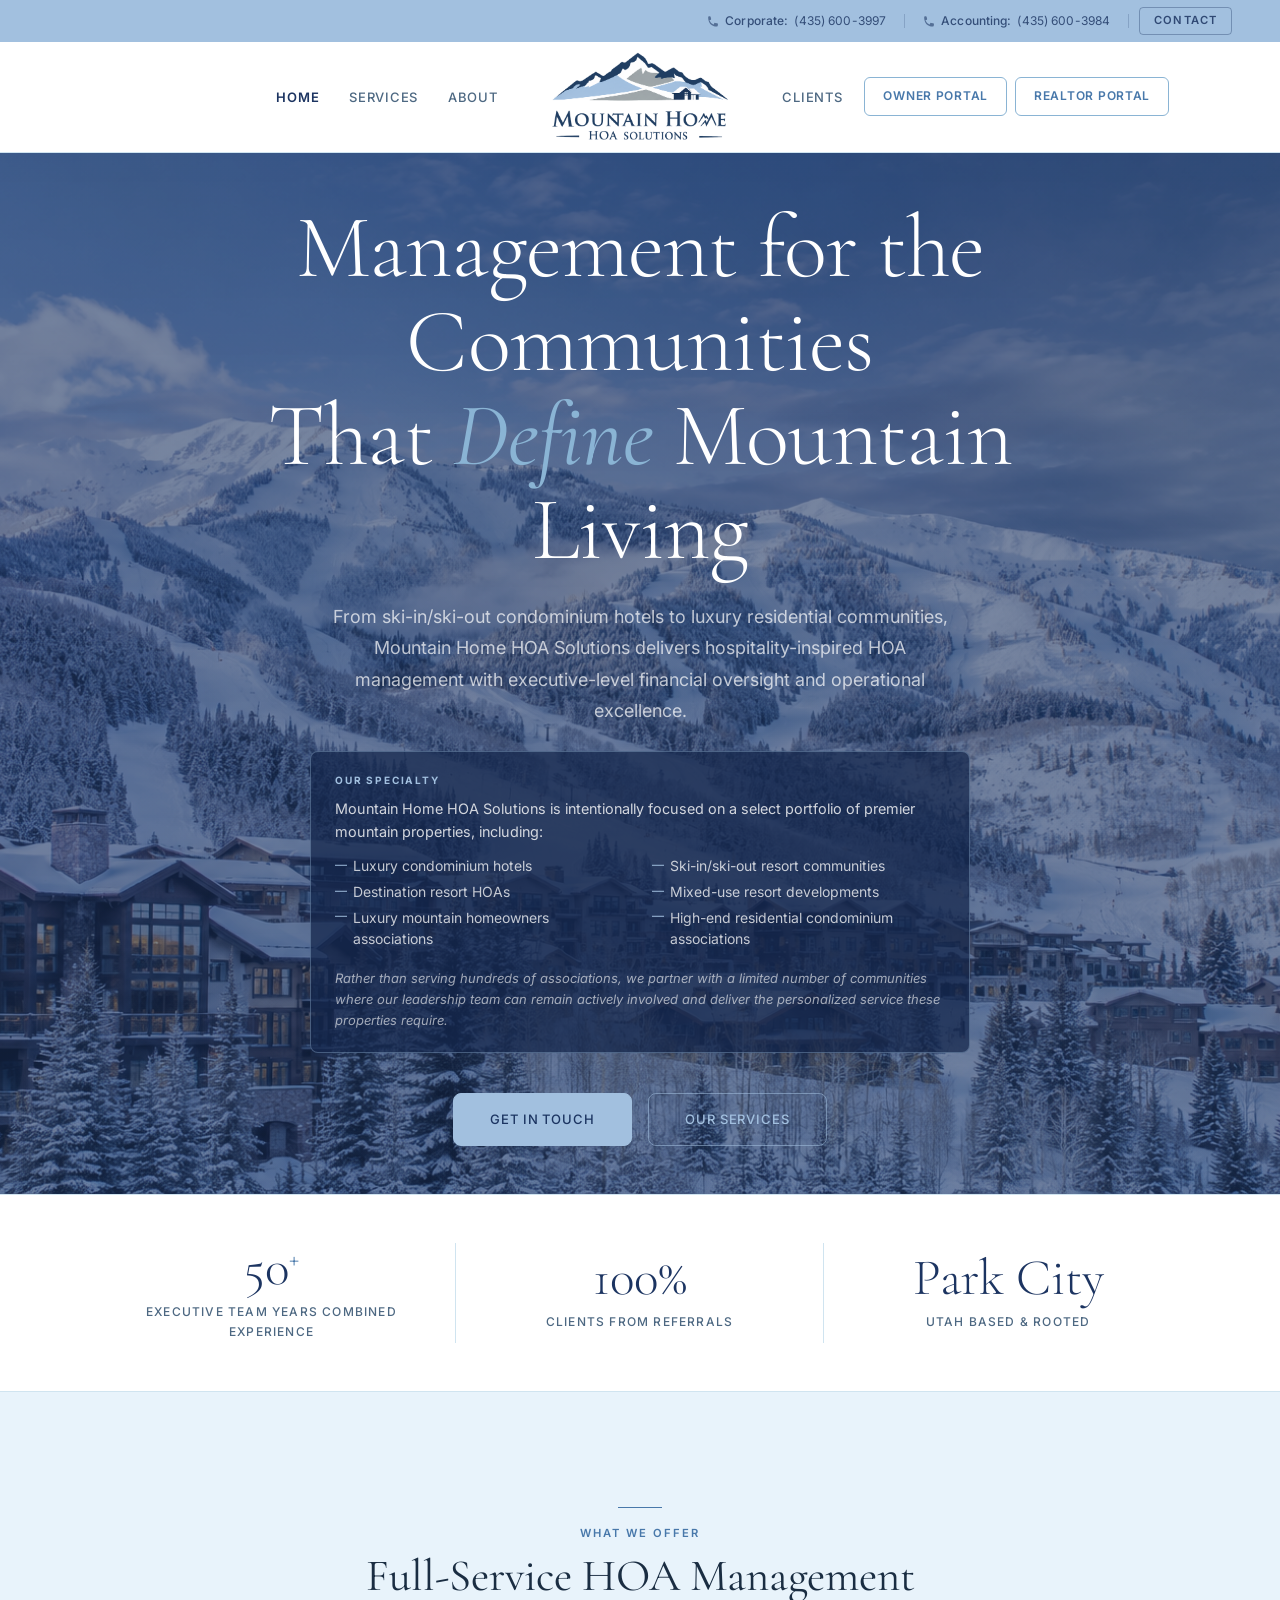
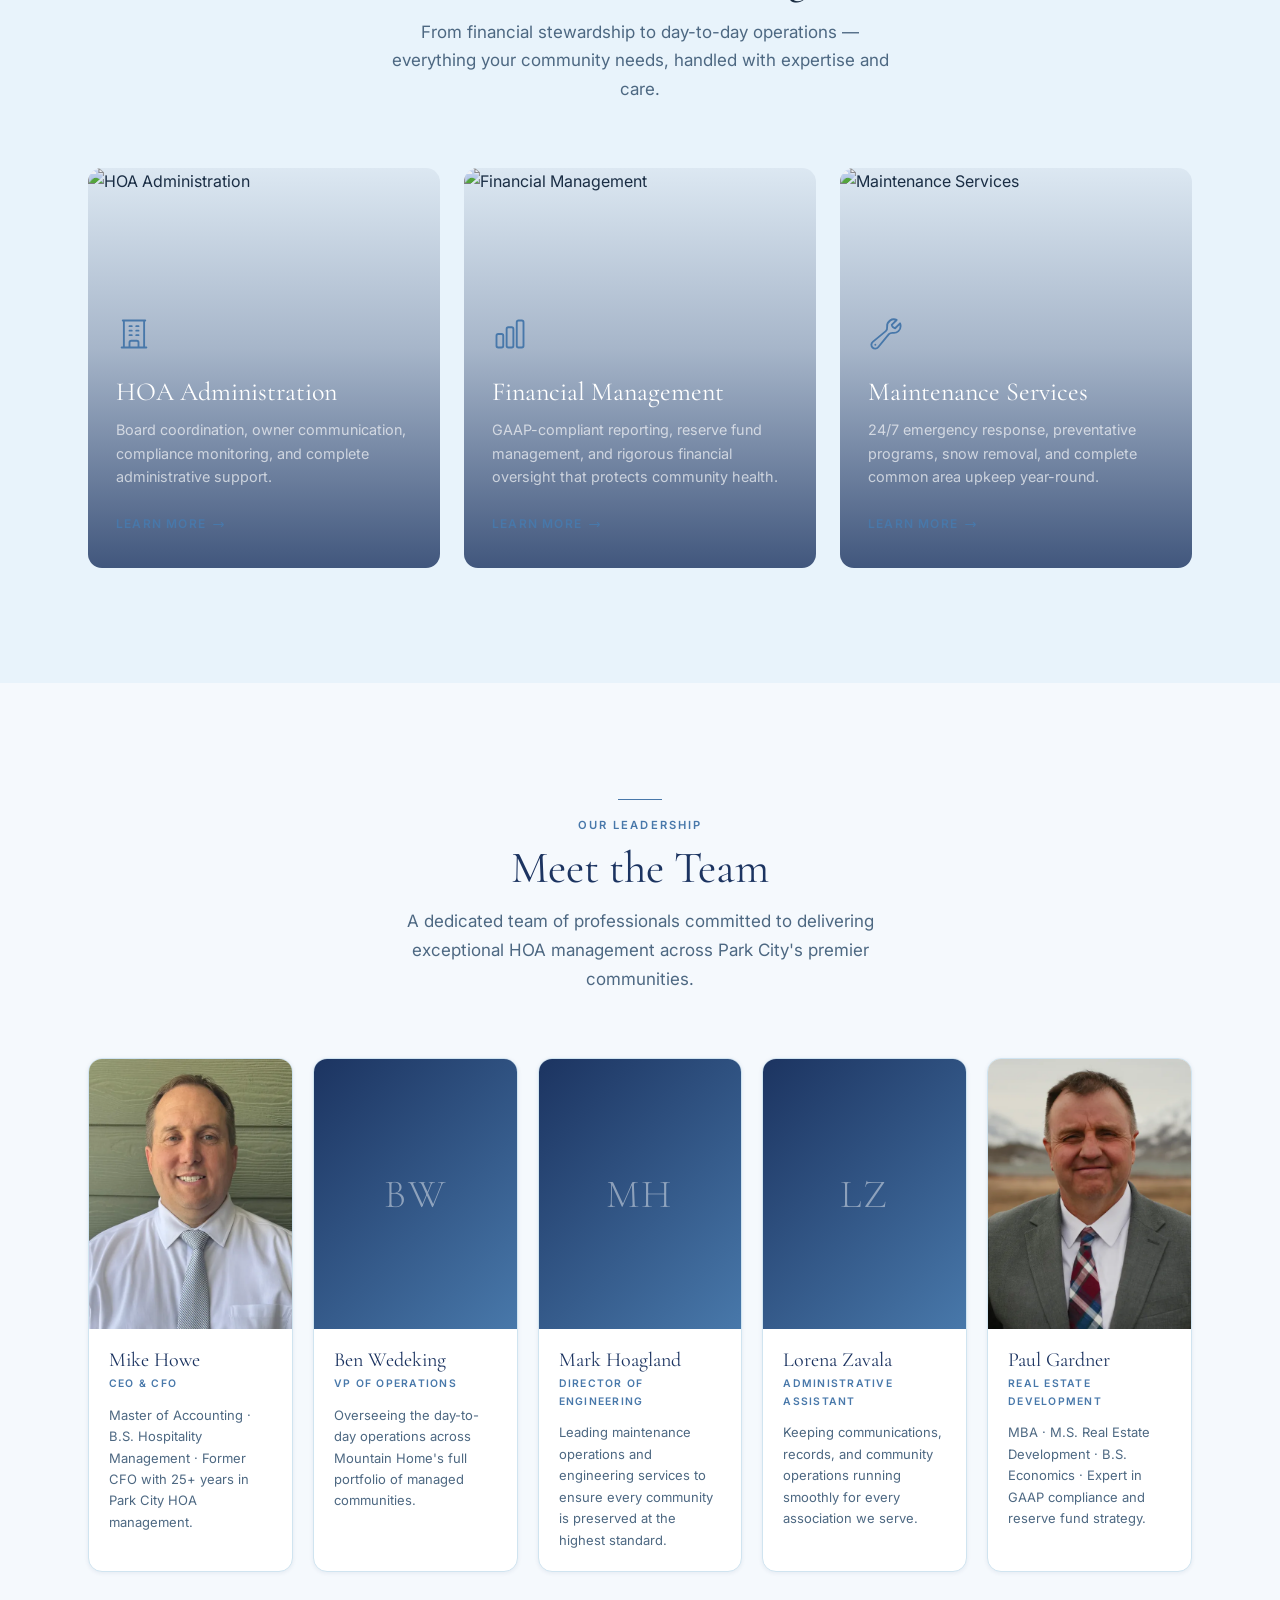
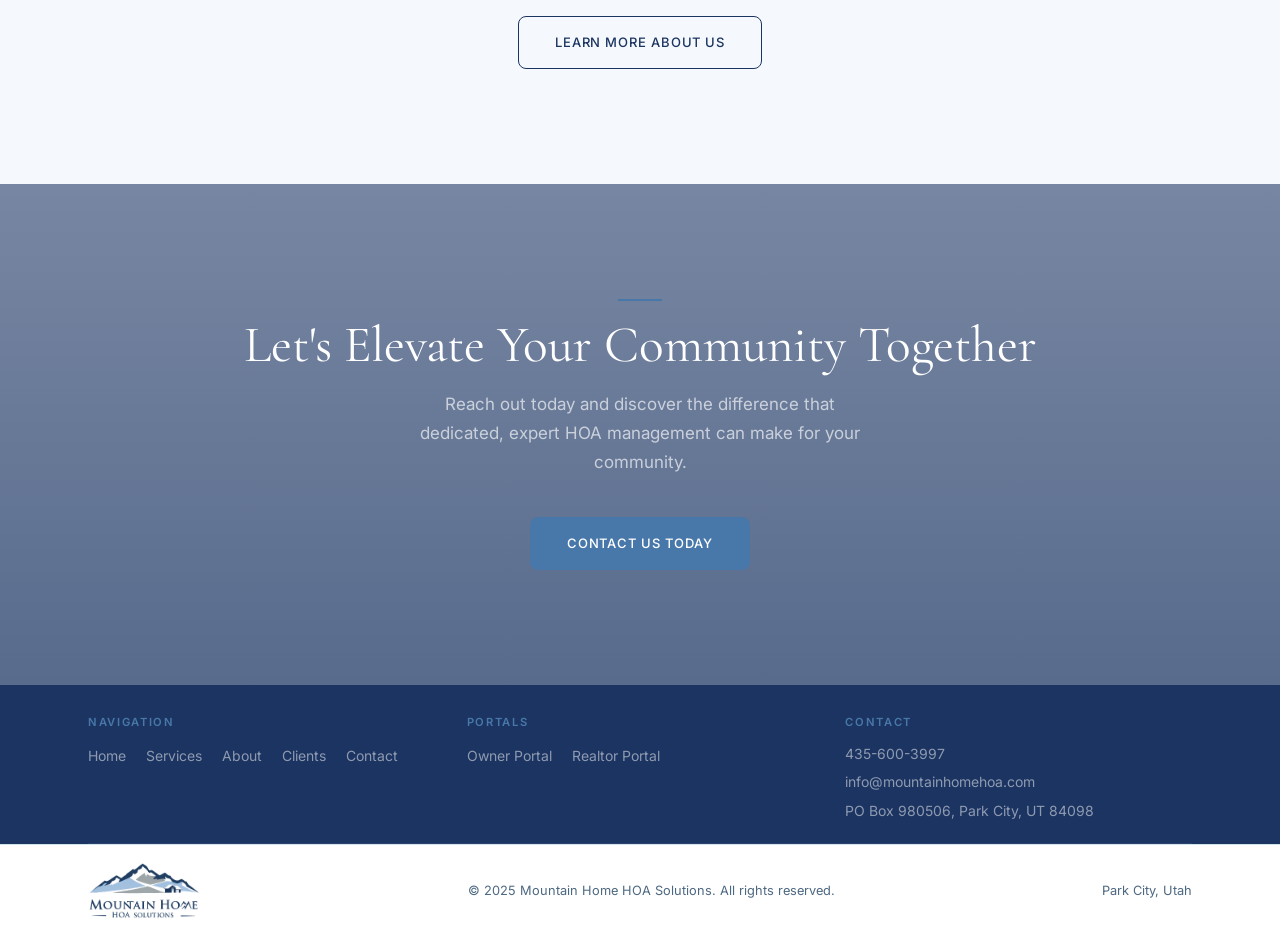
==== commit 05828351: "General fixes and hooked up API for clients" ====
--- a/index.html
+++ b/index.html
@@ -174,10 +174,10 @@
       </div>
       <div class="team-grid">
         <article class="team-card">
-          <div class="team-card__photo"><img src="assets/Mike.webp" alt="Mike Howe, Co-Founder" loading="lazy"></div>
+          <div class="team-card__photo"><img src="assets/Mike.webp" alt="Mike Howe, CEO &amp; CFO" loading="lazy"></div>
           <div class="team-card__info">
             <h3 class="team-card__name">Mike Howe</h3>
-            <p class="team-card__role">Co-Founder / CFO</p>
+            <p class="team-card__role">CEO &amp; CFO</p>
             <p class="team-card__bio">Master of Accounting · B.S. Hospitality Management · Former CFO with 25+ years in Park City HOA management.</p>
           </div>
         </article>
@@ -206,10 +206,10 @@
           </div>
         </article>
         <article class="team-card">
-          <div class="team-card__photo"><img src="assets/Paul.webp" alt="Paul Gardner, Co-Founder" loading="lazy"></div>
+          <div class="team-card__photo"><img src="assets/Paul.webp" alt="Paul Gardner, Real Estate Development" loading="lazy"></div>
           <div class="team-card__info">
             <h3 class="team-card__name">Paul Gardner</h3>
-            <p class="team-card__role">Co-Founder / Real Estate Development</p>
+            <p class="team-card__role">Real Estate Development</p>
             <p class="team-card__bio">MBA · M.S. Real Estate Development · B.S. Economics · Expert in GAAP compliance and reserve fund strategy.</p>
           </div>
         </article>
@@ -217,6 +217,19 @@
       <div style="text-align:center;margin-top:2.75rem;">
         <a href="about.html" class="btn btn--outline-slate">Learn More About Us</a>
       </div>
+    </div>
+  </section>
+
+  <!-- ═══ TESTIMONIALS — Community voices ═══ -->
+  <section class="section section--cream" id="testimonialsSection" style="display:none;">
+    <div class="container">
+      <div style="text-align:center;margin-bottom:clamp(2.5rem,5vw,4rem);">
+        <div class="gold-rule gold-rule--center"></div>
+        <p class="eyebrow">Client Testimonials</p>
+        <h2 style="margin-top:.5rem;color:var(--slate-deeper);">From Our Communities</h2>
+        <p style="color:var(--text-muted);font-size:1.0625rem;max-width:520px;margin:1rem auto 0;line-height:1.7;">We partner with a select group of communities. Here's what the people we serve have to say.</p>
+      </div>
+      <div class="testimonials-grid" id="testimonialsGrid"></div>
     </div>
   </section>
 
@@ -269,6 +282,46 @@
     </div>
   </div>
   </footer>
+  <script>
+    (async () => {
+      function initials(name) {
+        return (name || '').split(' ').slice(0, 3).map(w => w[0] || '').join('').toUpperCase() || '?';
+      }
+      function escHtml(s) {
+        return (s || '').replace(/&/g,'&amp;').replace(/</g,'&lt;').replace(/>/g,'&gt;').replace(/"/g,'&quot;');
+      }
+
+      try {
+        const res = await fetch('https://assets.mountainhomehoa.com/api/clients');
+        const clients = await res.json();
+        const references = clients.filter(c => c.includeAsReference && c.quote);
+        if (!references.length) return;
+
+        const grid = document.getElementById('testimonialsGrid');
+        grid.innerHTML = references.map(c => {
+          const logo = c.logoUrl
+            ? `<img src="${escHtml(c.logoUrl)}" alt="${escHtml(c.name)}" style="width:100%;height:100%;object-fit:cover;border-radius:50%;">`
+            : `<span class="testimonial-card__initials">${initials(c.name)}</span>`;
+          return `
+            <div class="testimonial-card">
+              <div class="testimonial-card__quote-mark">&ldquo;</div>
+              <p class="testimonial-card__text">${escHtml(c.quote)}</p>
+              <hr class="testimonial-card__rule">
+              <div class="testimonial-card__attribution">
+                <div class="testimonial-card__logo">${logo}</div>
+                <div>
+                  <p class="testimonial-card__community">${escHtml(c.name)}</p>
+                </div>
+              </div>
+            </div>`;
+        }).join('');
+
+        document.getElementById('testimonialsSection').style.display = '';
+      } catch {
+        // silently skip — section stays hidden if API is unreachable
+      }
+    })();
+  </script>
   <script src="js/main.js"></script>
 </body>
 </html>
--- a/css/style.css
+++ b/css/style.css
@@ -993,3 +993,79 @@
   .service-list { grid-template-columns: 1fr; }
   .team-grid { grid-template-columns: repeat(2, 1fr); }
 }
+
+/* ══════════════════════════════════════════
+   TESTIMONIALS
+   ══════════════════════════════════════════ */
+.testimonials-grid {
+  display: grid;
+  grid-template-columns: repeat(3, 1fr);
+  gap: 1.75rem;
+}
+.testimonial-card {
+  background: #fff;
+  border: 1px solid rgba(31, 74, 110, 0.12);
+  border-radius: 16px;
+  padding: 2rem 1.875rem 1.75rem;
+  display: flex;
+  flex-direction: column;
+  gap: 1.25rem;
+  box-shadow: 0 2px 16px rgba(31, 74, 110, 0.06);
+}
+.testimonial-card__quote-mark {
+  font-size: 3.5rem;
+  line-height: 1;
+  color: var(--gold);
+  font-family: Georgia, serif;
+  margin-bottom: -0.5rem;
+}
+.testimonial-card__text {
+  font-size: 1rem;
+  line-height: 1.75;
+  color: var(--text-muted);
+  font-style: italic;
+  flex: 1;
+}
+.testimonial-card__rule {
+  border: none;
+  border-top: 1px solid rgba(31, 74, 110, 0.1);
+  margin: 0;
+}
+.testimonial-card__attribution {
+  display: flex;
+  align-items: center;
+  gap: 1rem;
+}
+.testimonial-card__logo {
+  width: 52px;
+  height: 52px;
+  border-radius: 10px;
+  background: #1f4a6e;
+  display: flex;
+  align-items: center;
+  justify-content: center;
+  flex-shrink: 0;
+}
+.testimonial-card__initials {
+  font-family: var(--font-display);
+  font-size: 0.875rem;
+  font-weight: 700;
+  color: var(--gold);
+  letter-spacing: 0.06em;
+}
+.testimonial-card__community {
+  font-family: var(--font-display);
+  font-size: 0.9375rem;
+  font-weight: 600;
+  color: #1f4a6e;
+  margin: 0;
+  line-height: 1.3;
+}
+.testimonial-card__role {
+  font-size: 0.8125rem;
+  color: var(--text-muted);
+  margin: 0.2rem 0 0;
+}
+@media (max-width: 960px) {
+  .testimonials-grid { grid-template-columns: 1fr; max-width: 520px; margin-inline: auto; }
+}
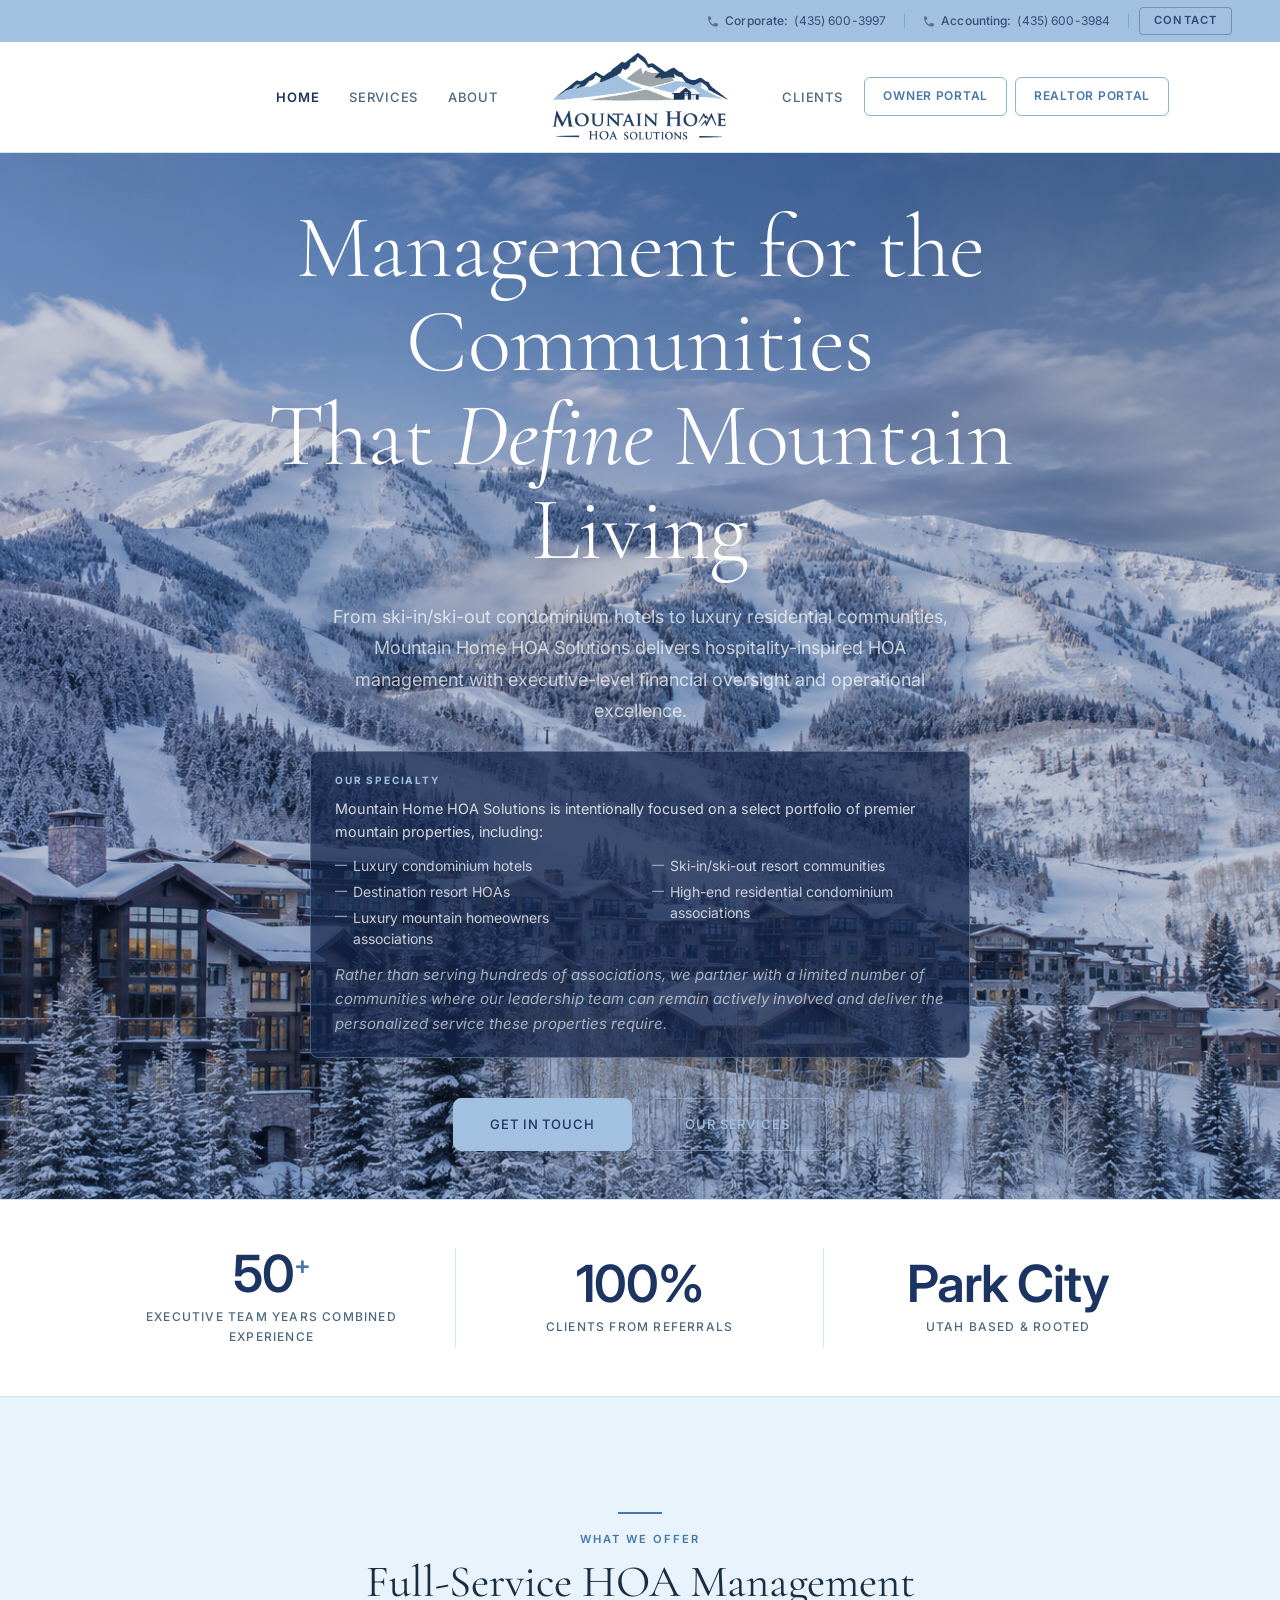
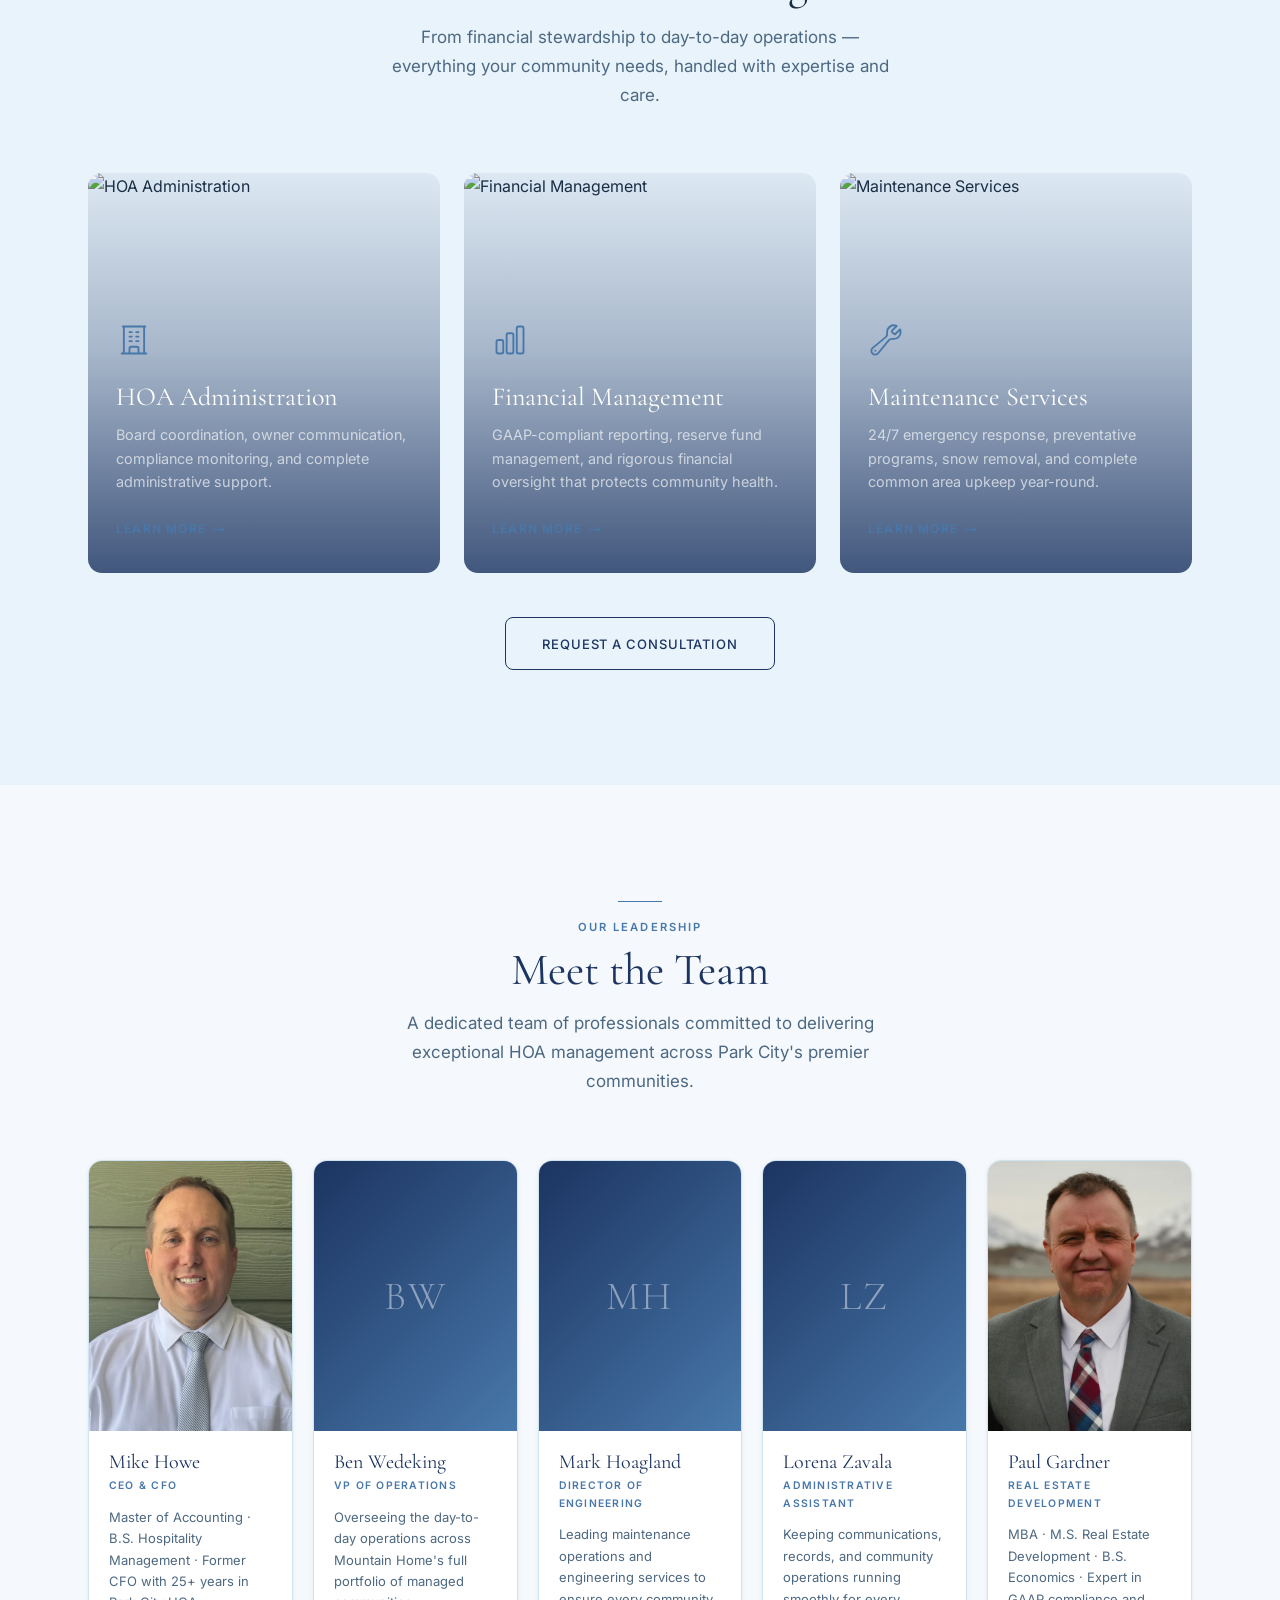
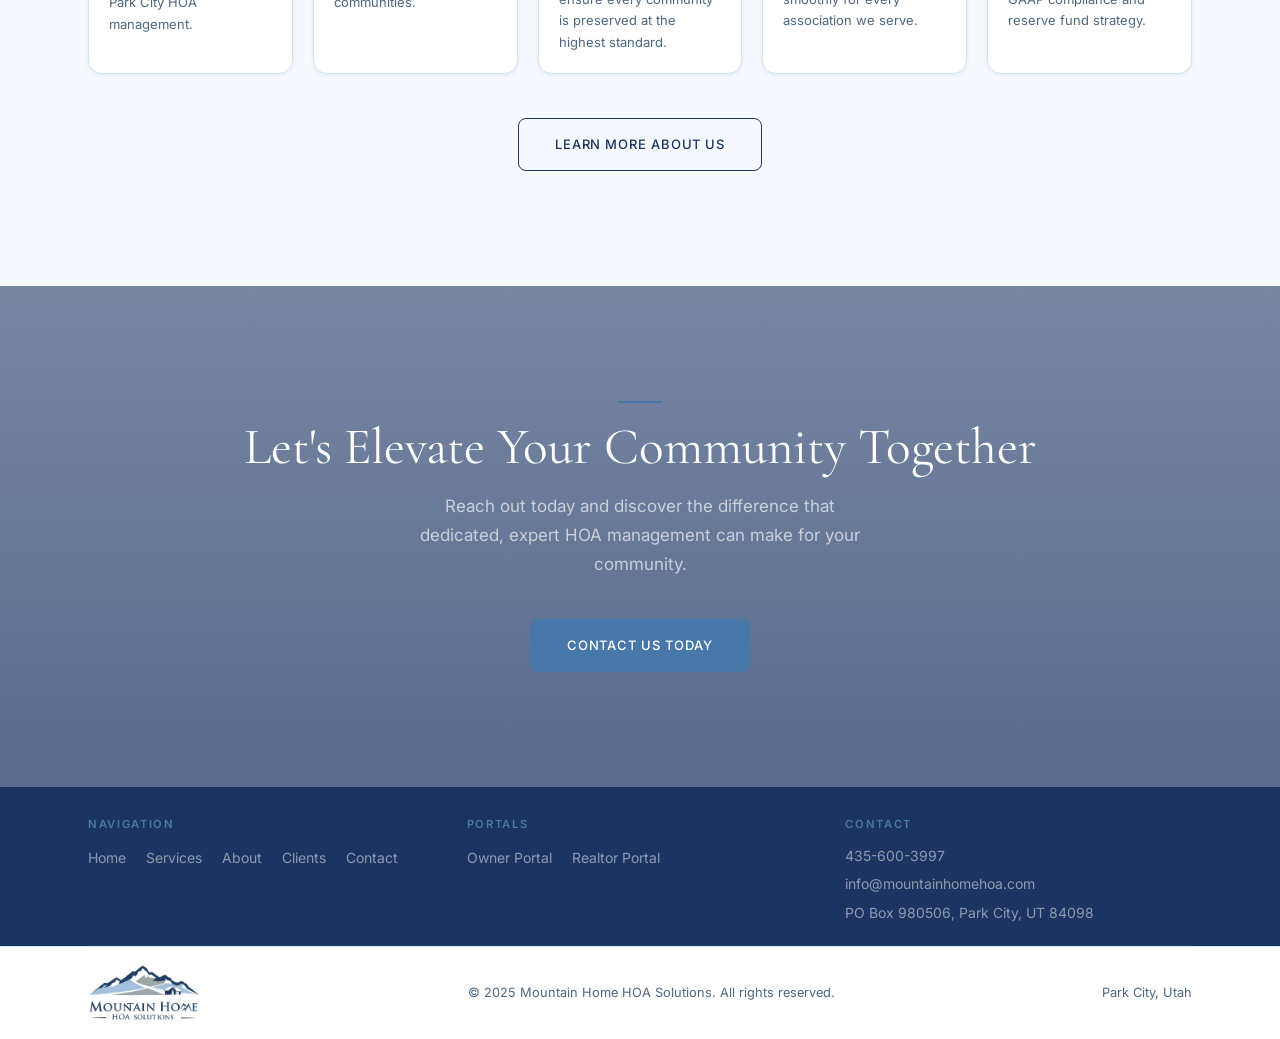
==== commit 0e88c2d5: "General design changes" ====
--- a/index.html
+++ b/index.html
@@ -75,7 +75,6 @@
           <li>Destination resort HOAs</li>
           <li>Luxury mountain homeowners associations</li>
           <li>Ski-in/ski-out resort communities</li>
-          <li>Mixed-use resort developments</li>
           <li>High-end residential condominium associations</li>
         </ul>
         <p class="hero__specialty-closing">Rather than serving hundreds of associations, we partner with a limited number of communities where our leadership team can remain actively involved and deliver the personalized service these properties require.</p>
@@ -94,6 +93,22 @@
         <div class="stat"><div class="stat__number">50<sup>+</sup></div><div class="stat__label">Executive Team Years Combined Experience</div></div>
         <div class="stat"><div class="stat__number">100%</div><div class="stat__label">Clients from Referrals</div></div>
         <div class="stat"><div class="stat__number">Park City</div><div class="stat__label">Utah Based &amp; Rooted</div></div>
+      </div>
+    </div>
+  </section>
+
+  <!-- ═══ TESTIMONIALS — Community voices ═══ -->
+  <section class="section" id="testimonialsSection" style="display:none;">
+    <div class="container">
+      <div style="text-align:center;margin-bottom:clamp(2.5rem,5vw,4rem);">
+        <div class="gold-rule gold-rule--center"></div>
+        <p class="eyebrow">Client Testimonials</p>
+        <h2 style="margin-top:.5rem;color:var(--slate-deeper);">From Our Communities</h2>
+        <p style="color:var(--text-muted);font-size:1.0625rem;max-width:520px;margin:1rem auto 0;line-height:1.7;">We partner with a select group of communities. Here's what the people we serve have to say.</p>
+      </div>
+      <div class="testimonials-grid" id="testimonialsGrid"></div>
+      <div id="quotesShowMoreWrap" style="text-align:center;margin-top:2.5rem;display:none;">
+        <button class="btn btn--outline-slate" id="quotesShowMoreBtn">Show More</button>
       </div>
     </div>
   </section>
@@ -160,6 +175,9 @@
           </div>
         </article>
       </div>
+      <div style="text-align:center;margin-top:2.75rem;">
+        <a href="contact.html" class="btn btn--outline-slate">Request a Consultation</a>
+      </div>
     </div>
   </section>
 
@@ -217,19 +235,6 @@
       <div style="text-align:center;margin-top:2.75rem;">
         <a href="about.html" class="btn btn--outline-slate">Learn More About Us</a>
       </div>
-    </div>
-  </section>
-
-  <!-- ═══ TESTIMONIALS — Community voices ═══ -->
-  <section class="section section--cream" id="testimonialsSection" style="display:none;">
-    <div class="container">
-      <div style="text-align:center;margin-bottom:clamp(2.5rem,5vw,4rem);">
-        <div class="gold-rule gold-rule--center"></div>
-        <p class="eyebrow">Client Testimonials</p>
-        <h2 style="margin-top:.5rem;color:var(--slate-deeper);">From Our Communities</h2>
-        <p style="color:var(--text-muted);font-size:1.0625rem;max-width:520px;margin:1rem auto 0;line-height:1.7;">We partner with a select group of communities. Here's what the people we serve have to say.</p>
-      </div>
-      <div class="testimonials-grid" id="testimonialsGrid"></div>
     </div>
   </section>
 
@@ -297,8 +302,10 @@
         const references = clients.filter(c => c.includeAsReference && c.quote);
         if (!references.length) return;
 
+        const QUOTES_VISIBLE = 3;
         const grid = document.getElementById('testimonialsGrid');
-        grid.innerHTML = references.map(c => {
+
+        function buildQuoteCard(c) {
           const logo = c.logoUrl
             ? `<img src="${escHtml(c.logoUrl)}" alt="${escHtml(c.name)}" style="width:100%;height:100%;object-fit:cover;border-radius:50%;">`
             : `<span class="testimonial-card__initials">${initials(c.name)}</span>`;
@@ -314,7 +321,18 @@
                 </div>
               </div>
             </div>`;
-        }).join('');
+        }
+
+        grid.innerHTML = references.slice(0, QUOTES_VISIBLE).map(buildQuoteCard).join('');
+
+        if (references.length > QUOTES_VISIBLE) {
+          const wrap = document.getElementById('quotesShowMoreWrap');
+          wrap.style.display = 'block';
+          document.getElementById('quotesShowMoreBtn').addEventListener('click', () => {
+            grid.innerHTML = references.map(buildQuoteCard).join('');
+            wrap.style.display = 'none';
+          });
+        }
 
         document.getElementById('testimonialsSection').style.display = '';
       } catch {
--- a/css/style.css
+++ b/css/style.css
@@ -277,7 +277,7 @@
 .hero {
   min-height: calc(100svh - 142px);
   background:
-    linear-gradient(rgba(28, 52, 97, 0.62), rgba(28, 52, 97, 0.55)),
+    linear-gradient(rgba(28, 52, 97, 0.25), rgba(28, 52, 97, 0.20)),
     url('../assets/hero.png') center/cover no-repeat;
   display: flex;
   align-items: flex-start;
@@ -316,7 +316,7 @@
 .hero__heading em {
   font-style: italic;
   font-weight: 400;
-  color: var(--gold-light);
+  color: var(--white);
 }
 
 .hero__subtext {
@@ -382,7 +382,7 @@
 }
 
 .hero__specialty-closing {
-  font-size: 0.8125rem;
+  font-size: 0.9375rem;
   color: rgba(255, 255, 255, 0.6);
   line-height: 1.65;
   font-style: italic;
@@ -416,12 +416,13 @@
 .stat:not(:last-child) { border-right: 1px solid var(--stone); }
 
 .stat__number {
-  font-family: var(--font-display);
+  font-family: var(--font-body);
   font-size: clamp(2.25rem, 4vw, 3.25rem);
-  font-weight: 300;
+  font-weight: 600;
   color: var(--slate-deeper);
   line-height: 1;
   margin-bottom: 0.5rem;
+  letter-spacing: -0.02em;
 }
 
 .stat__number sup { font-size: 0.5em; color: var(--slate-dark); vertical-align: super; }
@@ -998,11 +999,13 @@
    TESTIMONIALS
    ══════════════════════════════════════════ */
 .testimonials-grid {
-  display: grid;
-  grid-template-columns: repeat(3, 1fr);
+  display: flex;
+  flex-wrap: wrap;
+  justify-content: center;
   gap: 1.75rem;
 }
 .testimonial-card {
+  flex: 0 1 clamp(280px, 30%, 420px);
   background: #fff;
   border: 1px solid rgba(31, 74, 110, 0.12);
   border-radius: 16px;
@@ -1067,5 +1070,5 @@
   margin: 0.2rem 0 0;
 }
 @media (max-width: 960px) {
-  .testimonials-grid { grid-template-columns: 1fr; max-width: 520px; margin-inline: auto; }
-}
+  .testimonials-grid { gap: 1.25rem; }
+}
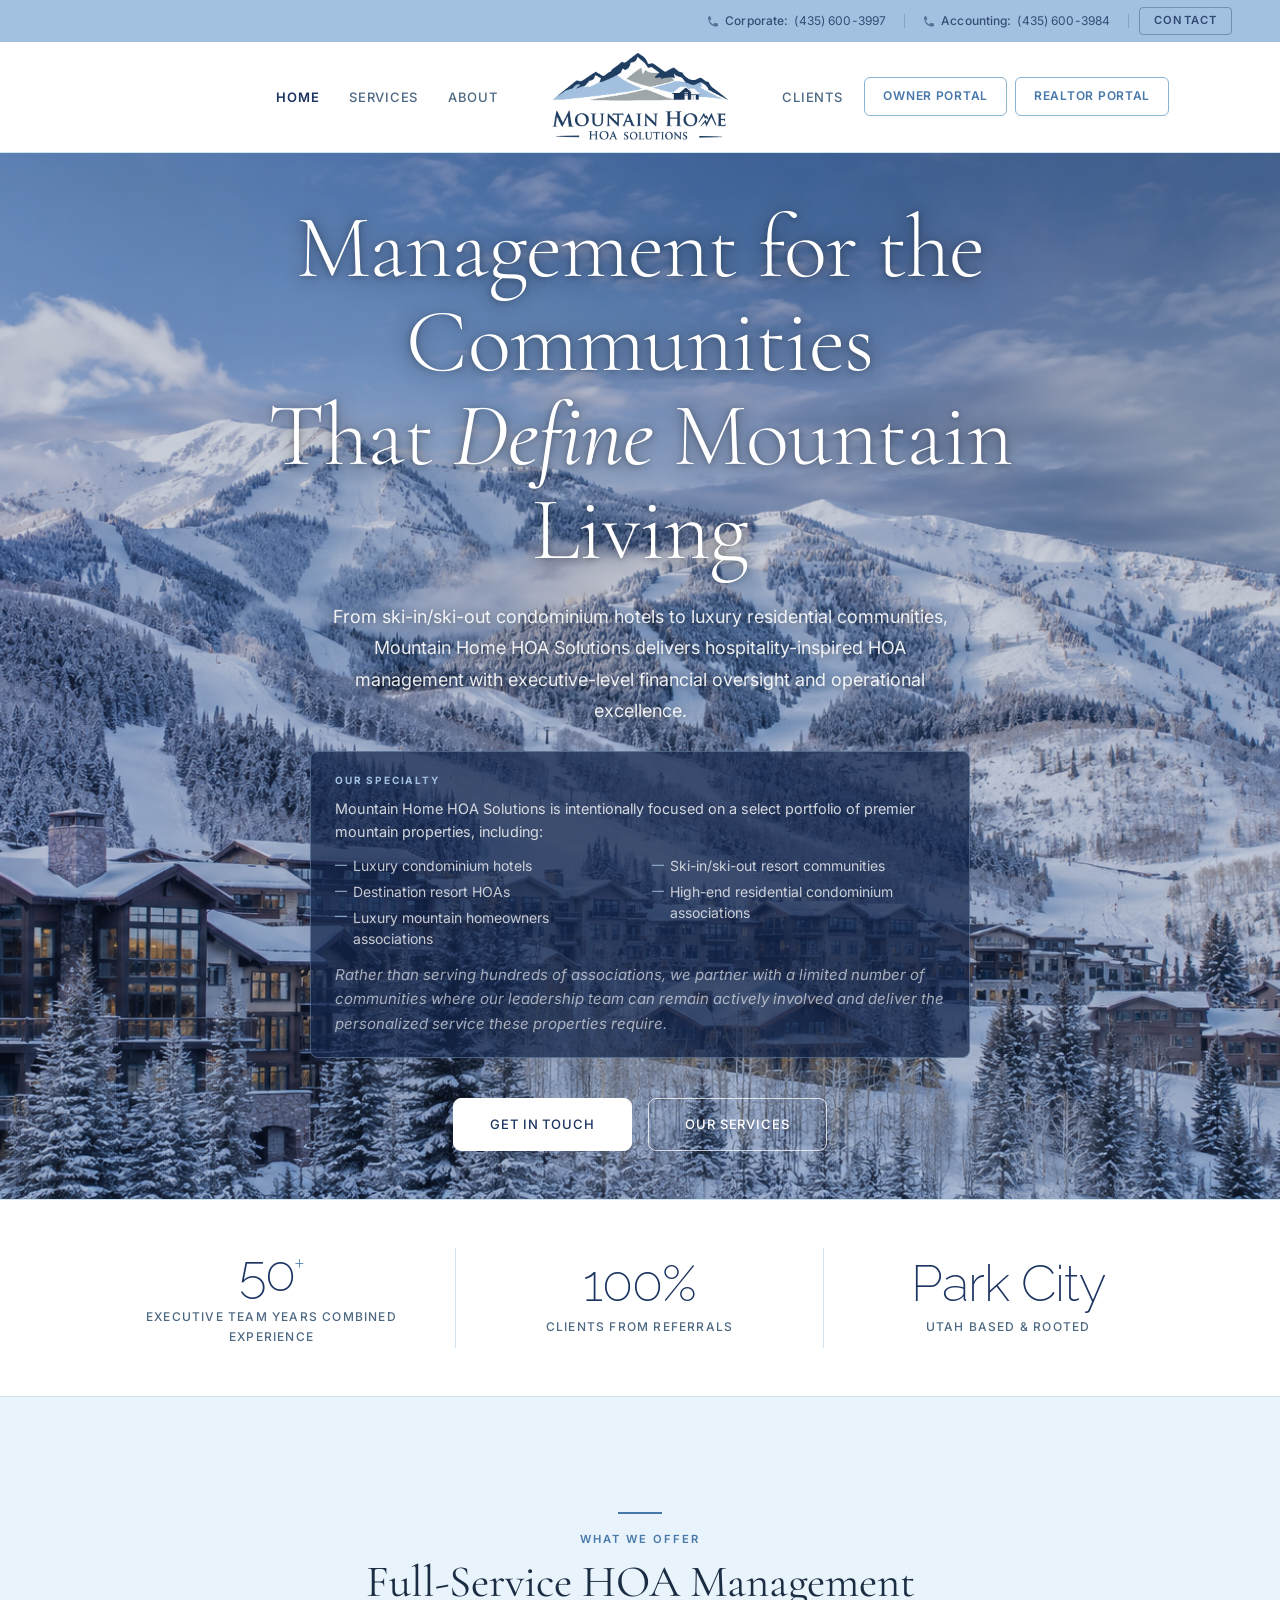
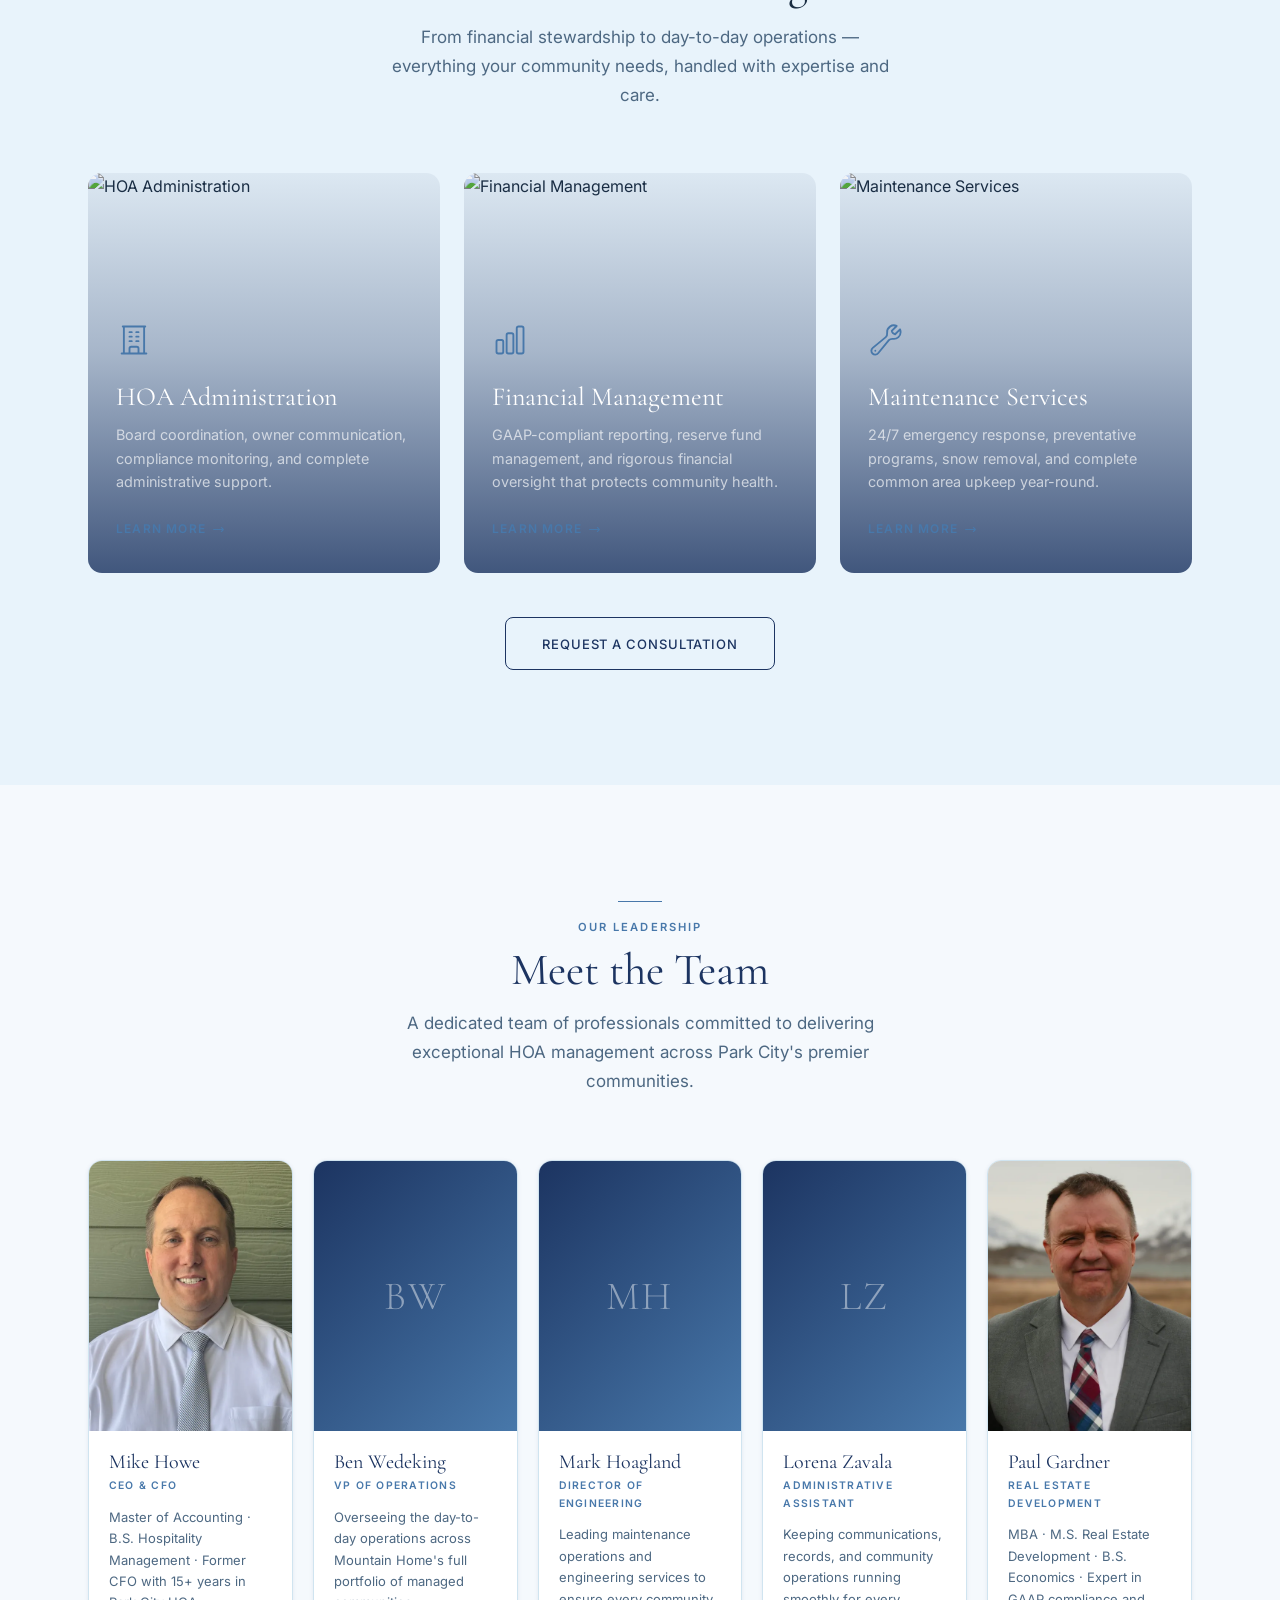
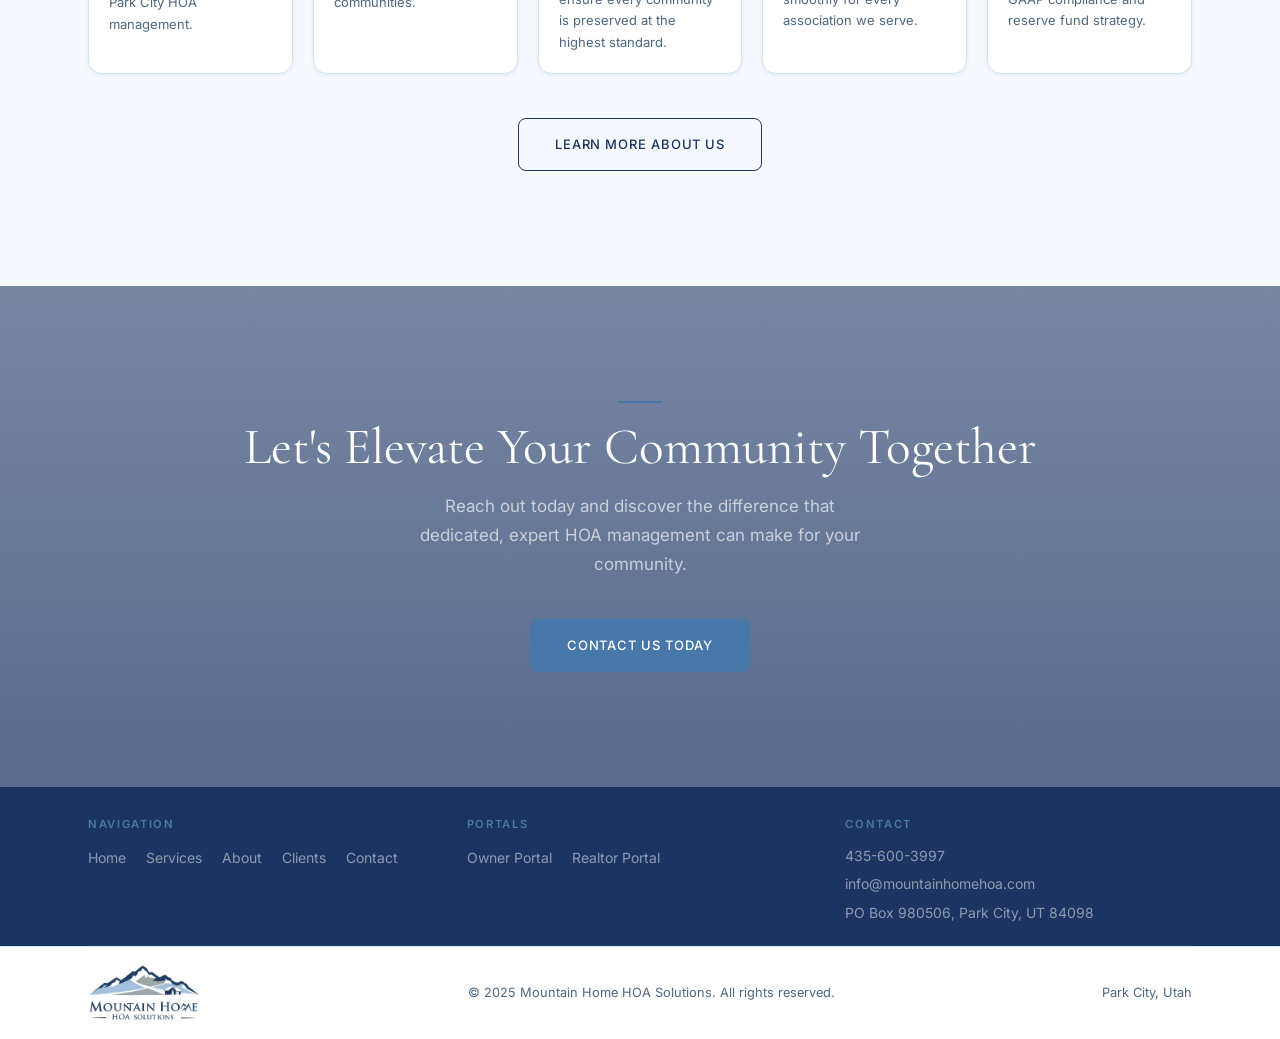
==== commit 191b7f76: "General format changes" ====
--- a/index.html
+++ b/index.html
@@ -80,8 +80,8 @@
         <p class="hero__specialty-closing">Rather than serving hundreds of associations, we partner with a limited number of communities where our leadership team can remain actively involved and deliver the personalized service these properties require.</p>
       </div>
       <div class="hero__actions">
-        <a href="contact.html" class="btn btn--light-blue">Get in Touch</a>
-        <a href="services.html" class="btn btn--outline-light-blue">Our Services</a>
+        <a href="contact.html" class="btn btn--hero-solid">Get in Touch</a>
+        <a href="services.html" class="btn btn--outline-white">Our Services</a>
       </div>
     </div>
   </section>
@@ -196,7 +196,7 @@
           <div class="team-card__info">
             <h3 class="team-card__name">Mike Howe</h3>
             <p class="team-card__role">CEO &amp; CFO</p>
-            <p class="team-card__bio">Master of Accounting · B.S. Hospitality Management · Former CFO with 25+ years in Park City HOA management.</p>
+            <p class="team-card__bio">Master of Accounting · B.S. Hospitality Management · Former CFO with 15+ years in Park City HOA management.</p>
           </div>
         </article>
         <article class="team-card">
--- a/css/style.css
+++ b/css/style.css
@@ -3,7 +3,7 @@
    Editorial, photo-forward, warmer palette, asymmetric layouts
    =================================================================== */
 
-@import url('https://fonts.googleapis.com/css2?family=Cormorant+Garamond:ital,wght@0,300;0,400;0,500;0,600;1,300;1,400;1,500&family=Inter:wght@300;400;500;600&display=swap');
+@import url('https://fonts.googleapis.com/css2?family=Cormorant+Garamond:ital,wght@0,300;0,400;0,500;0,600;1,300;1,400;1,500&family=Raleway:wght@200;300&family=Inter:wght@300;400;500;600&display=swap');
 
 /* ——— Reset ——— */
 *, *::before, *::after { box-sizing: border-box; margin: 0; padding: 0; }
@@ -115,11 +115,19 @@
   transform: translateY(-1px); box-shadow: 0 4px 16px rgba(61,106,152,0.32);
 }
 
+.btn--hero-solid {
+  background: var(--white); color: var(--slate-deeper); border-color: var(--white);
+}
+.btn--hero-solid:hover {
+  background: rgba(255,255,255,0.88); border-color: rgba(255,255,255,0.88);
+  transform: translateY(-1px); box-shadow: 0 4px 16px rgba(0,0,0,0.15);
+}
+
 .btn--outline-white {
-  background: transparent; color: var(--white); border-color: rgba(255,255,255,0.5);
+  background: transparent; color: var(--white); border-color: rgba(255,255,255,0.75);
 }
 .btn--outline-white:hover {
-  border-color: var(--white); background: rgba(255,255,255,0.1);
+  border-color: var(--white); background: rgba(255,255,255,0.15);
 }
 
 .btn--outline-slate {
@@ -311,6 +319,7 @@
   color: var(--white);
   margin-bottom: 1.5rem;
   letter-spacing: -0.01em;
+  text-shadow: 0 2px 20px rgba(0,0,0,0.45), 0 1px 6px rgba(0,0,0,0.3);
 }
 
 .hero__heading em {
@@ -321,11 +330,12 @@
 
 .hero__subtext {
   font-size: clamp(1rem, 1.5vw, 1.125rem);
-  color: rgba(255, 255, 255, 0.7);
+  color: rgba(255, 255, 255, 0.9);
   max-width: 640px;
   margin-inline: auto;
   line-height: 1.75;
   margin-bottom: 1.5rem;
+  text-shadow: 0 1px 10px rgba(0,0,0,0.4);
 }
 
 .hero__specialty {
@@ -416,9 +426,9 @@
 .stat:not(:last-child) { border-right: 1px solid var(--stone); }
 
 .stat__number {
-  font-family: var(--font-body);
+  font-family: 'Raleway', sans-serif;
   font-size: clamp(2.25rem, 4vw, 3.25rem);
-  font-weight: 600;
+  font-weight: 200;
   color: var(--slate-deeper);
   line-height: 1;
   margin-bottom: 0.5rem;
@@ -687,21 +697,22 @@
    ══════════════════════════════════════════ */
 .page-hero {
   background:
-    linear-gradient(rgba(28,52,97,0.72), rgba(28,52,97,0.72)),
-    url('https://images.unsplash.com/photo-1464822759023-fed622ff2c3b?auto=format&fit=crop&w=1920&q=80') center/cover no-repeat;
+    linear-gradient(rgba(28,52,97,0.42), rgba(28,52,97,0.38)),
+    url('../assets/page-hero.png') center/cover no-repeat;
   padding: clamp(5rem, 9vw, 7rem) var(--pad-x) clamp(3.5rem, 6vw, 5rem);
   text-align: center;
 }
 
-.page-hero .eyebrow { margin-bottom: 0.75rem; color: rgba(255,255,255,0.7); }
-.page-hero h1 { color: var(--white); margin-bottom: 1rem; }
+.page-hero .eyebrow { margin-bottom: 0.75rem; color: rgba(255,255,255,0.9); text-shadow: 0 1px 8px rgba(0,0,0,0.4); }
+.page-hero h1 { color: var(--white); margin-bottom: 1rem; text-shadow: 0 2px 20px rgba(0,0,0,0.45), 0 1px 6px rgba(0,0,0,0.3); }
 
 .page-hero__sub {
   font-size: 1.0625rem;
-  color: rgba(255,255,255,0.6);
+  color: rgba(255,255,255,0.9);
   max-width: 520px;
   margin-inline: auto;
   line-height: 1.7;
+  text-shadow: 0 1px 10px rgba(0,0,0,0.4);
 }
 
 /* ══════════════════════════════════════════
@@ -731,6 +742,7 @@
 }
 
 .service-detail:nth-child(even) .service-list li { border-color: var(--warm-gray); }
+.service-list li:last-child { border-bottom: none; }
 
 .service-list li::before {
   content: '';
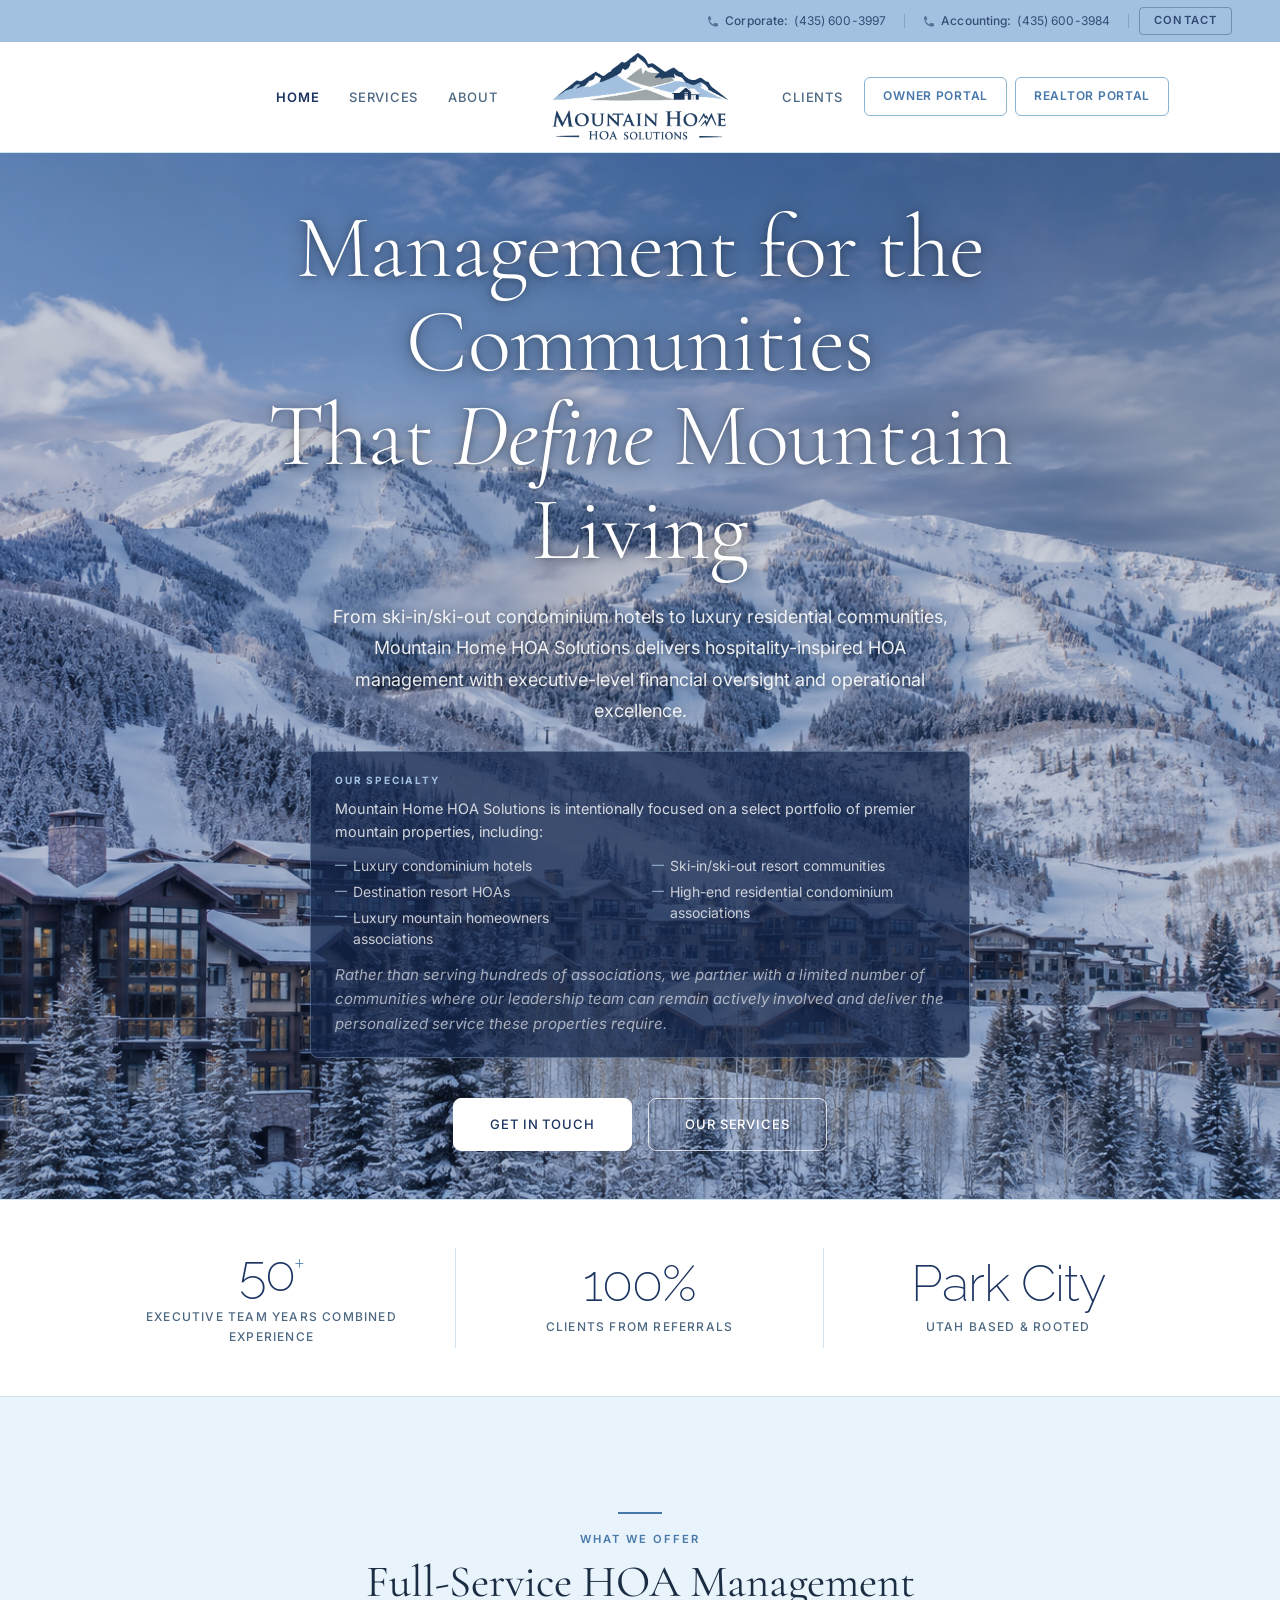
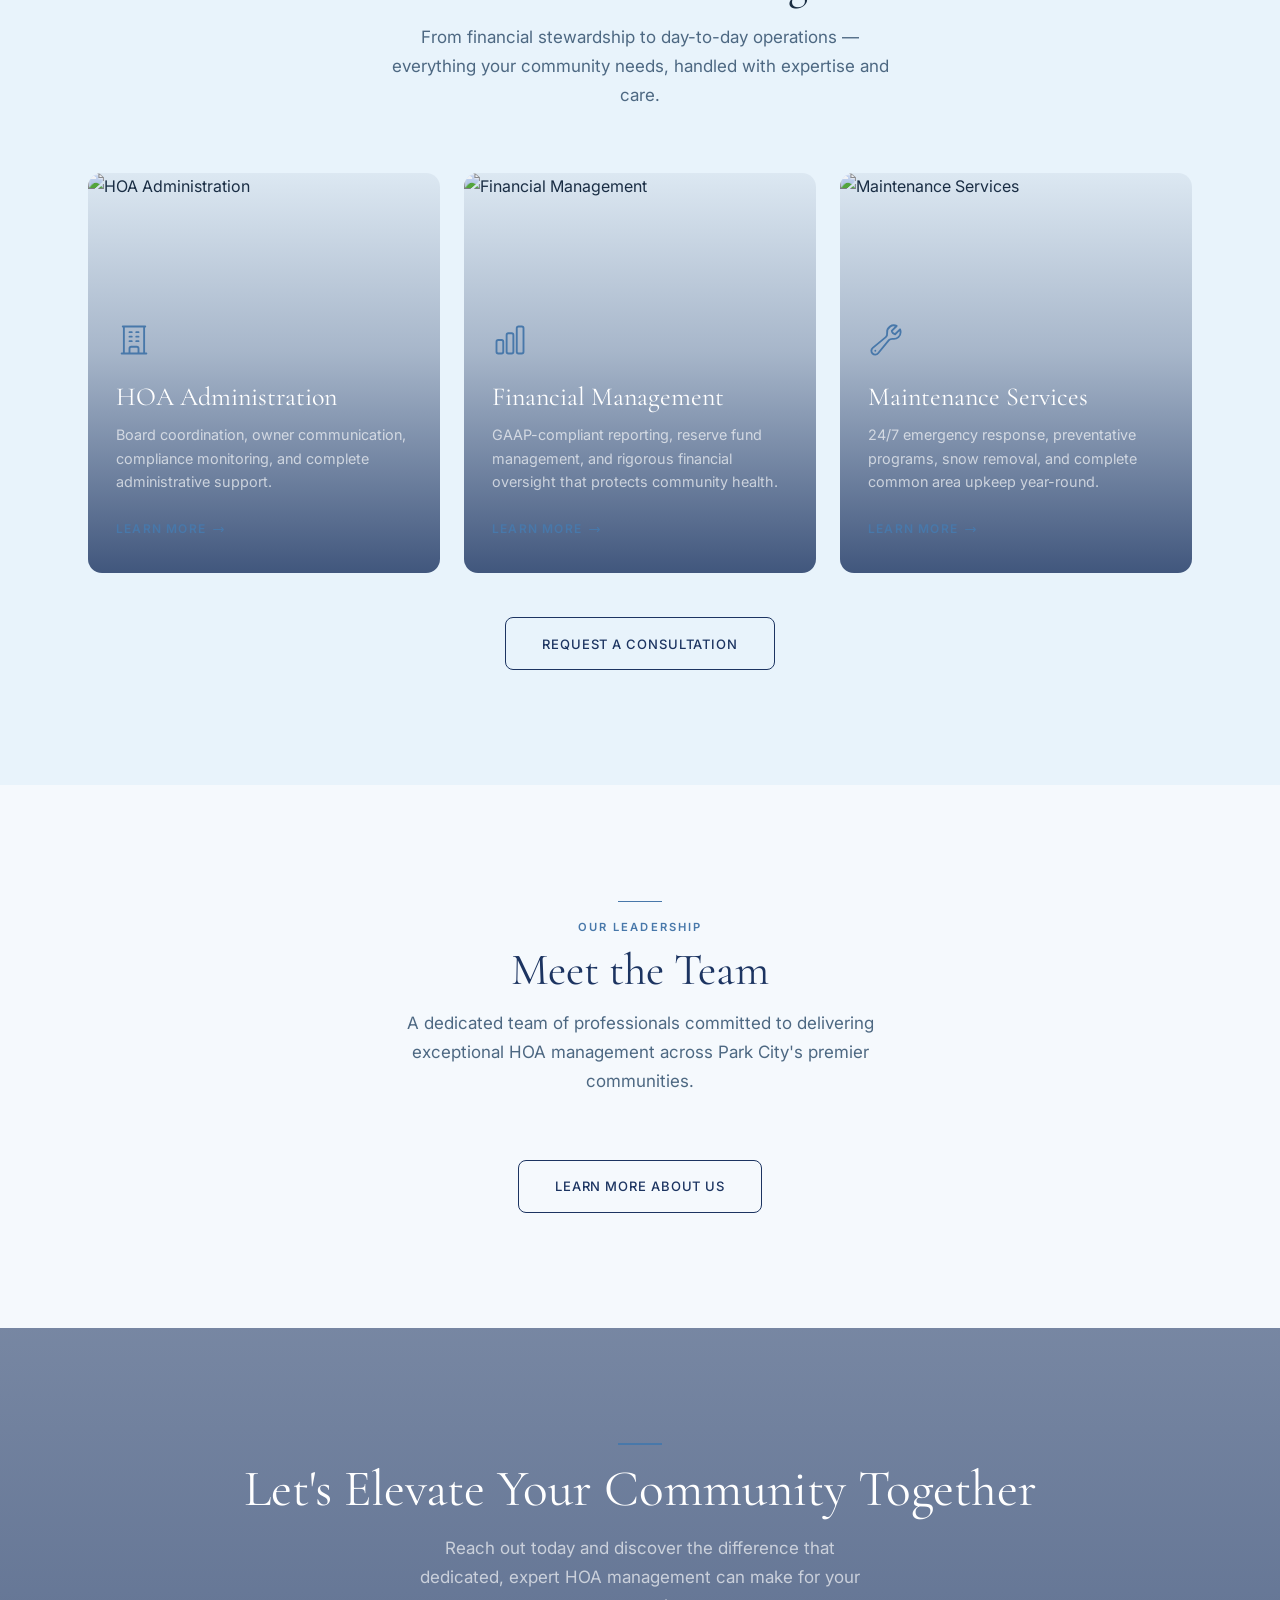
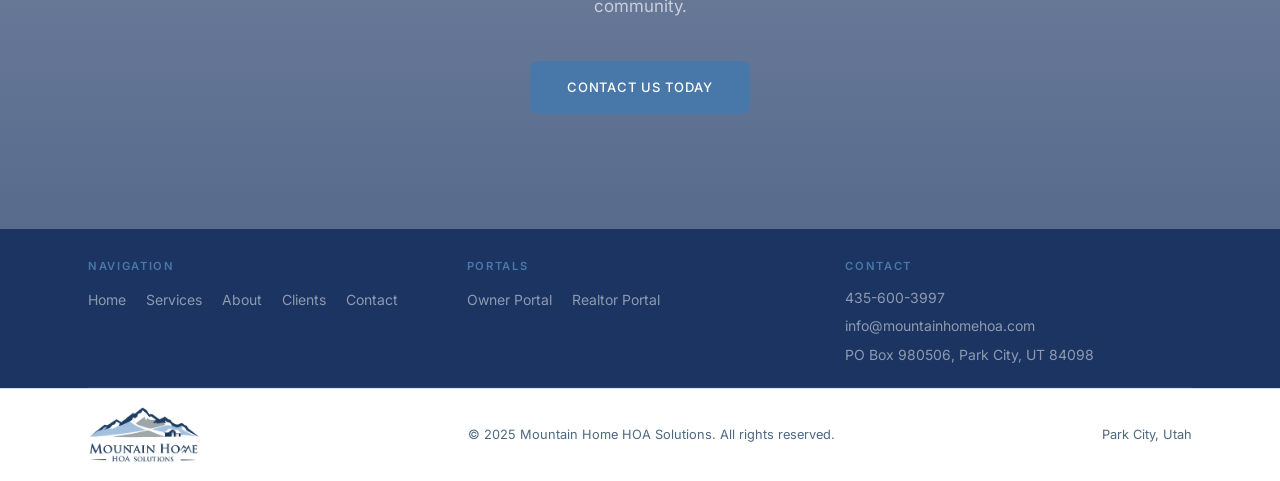
==== commit 015434ae: "Added dynamic team member section" ====
--- a/index.html
+++ b/index.html
@@ -190,48 +190,24 @@
         <h2 style="margin-top:.5rem;color:var(--slate-deeper);">Meet the Team</h2>
         <p style="color:var(--text-muted);font-size:1.0625rem;max-width:480px;margin:.875rem auto 0;line-height:1.7;">A dedicated team of professionals committed to delivering exceptional HOA management across Park City's premier communities.</p>
       </div>
-      <div class="team-grid">
-        <article class="team-card">
-          <div class="team-card__photo"><img src="assets/Mike.webp" alt="Mike Howe, CEO &amp; CFO" loading="lazy"></div>
-          <div class="team-card__info">
-            <h3 class="team-card__name">Mike Howe</h3>
-            <p class="team-card__role">CEO &amp; CFO</p>
-            <p class="team-card__bio">Master of Accounting · B.S. Hospitality Management · Former CFO with 15+ years in Park City HOA management.</p>
-          </div>
-        </article>
-        <article class="team-card">
-          <div class="team-card__photo team-card__photo--placeholder" aria-hidden="true"><span class="team-card__initials">BW</span></div>
-          <div class="team-card__info">
-            <h3 class="team-card__name">Ben Wedeking</h3>
-            <p class="team-card__role">VP of Operations</p>
-            <p class="team-card__bio">Overseeing the day-to-day operations across Mountain Home's full portfolio of managed communities.</p>
-          </div>
-        </article>
-        <article class="team-card">
-          <div class="team-card__photo team-card__photo--placeholder" aria-hidden="true"><span class="team-card__initials">MH</span></div>
-          <div class="team-card__info">
-            <h3 class="team-card__name">Mark Hoagland</h3>
-            <p class="team-card__role">Director of Engineering</p>
-            <p class="team-card__bio">Leading maintenance operations and engineering services to ensure every community is preserved at the highest standard.</p>
-          </div>
-        </article>
-        <article class="team-card">
-          <div class="team-card__photo team-card__photo--placeholder" aria-hidden="true"><span class="team-card__initials">LZ</span></div>
-          <div class="team-card__info">
-            <h3 class="team-card__name">Lorena Zavala</h3>
-            <p class="team-card__role">Administrative Assistant</p>
-            <p class="team-card__bio">Keeping communications, records, and community operations running smoothly for every association we serve.</p>
-          </div>
-        </article>
-        <article class="team-card">
-          <div class="team-card__photo"><img src="assets/Paul.webp" alt="Paul Gardner, Real Estate Development" loading="lazy"></div>
-          <div class="team-card__info">
-            <h3 class="team-card__name">Paul Gardner</h3>
-            <p class="team-card__role">Real Estate Development</p>
-            <p class="team-card__bio">MBA · M.S. Real Estate Development · B.S. Economics · Expert in GAAP compliance and reserve fund strategy.</p>
-          </div>
-        </article>
-      </div>
+      <div class="team-grid" id="home-team-grid"></div>
+      <script>
+        (async () => {
+          const grid = document.getElementById('home-team-grid');
+          try {
+            const res = await fetch('https://assets.mountainhomehoa.com/api/team');
+            const members = (await res.json()).filter(m => m.showOnHome);
+            if (!members.length) { grid.style.display = 'none'; return; }
+            grid.innerHTML = members.map(m => {
+              const inits = (m.name || '').split(' ').map(w => w[0] || '').join('').toUpperCase().slice(0, 2) || '?';
+              const photo = m.photoUrl
+                ? `<div class="team-card__photo"><img src="${m.photoUrl}" alt="${m.name}" loading="lazy"></div>`
+                : `<div class="team-card__photo team-card__photo--placeholder" aria-hidden="true"><span class="team-card__initials">${inits}</span></div>`;
+              return `<article class="team-card">${photo}<div class="team-card__info"><h3 class="team-card__name">${m.name}</h3><p class="team-card__role">${m.role}</p>${m.bio ? `<p class="team-card__bio">${m.bio}</p>` : ''}</div></article>`;
+            }).join('');
+          } catch (e) { grid.style.display = 'none'; }
+        })();
+      </script>
       <div style="text-align:center;margin-top:2.75rem;">
         <a href="about.html" class="btn btn--outline-slate">Learn More About Us</a>
       </div>
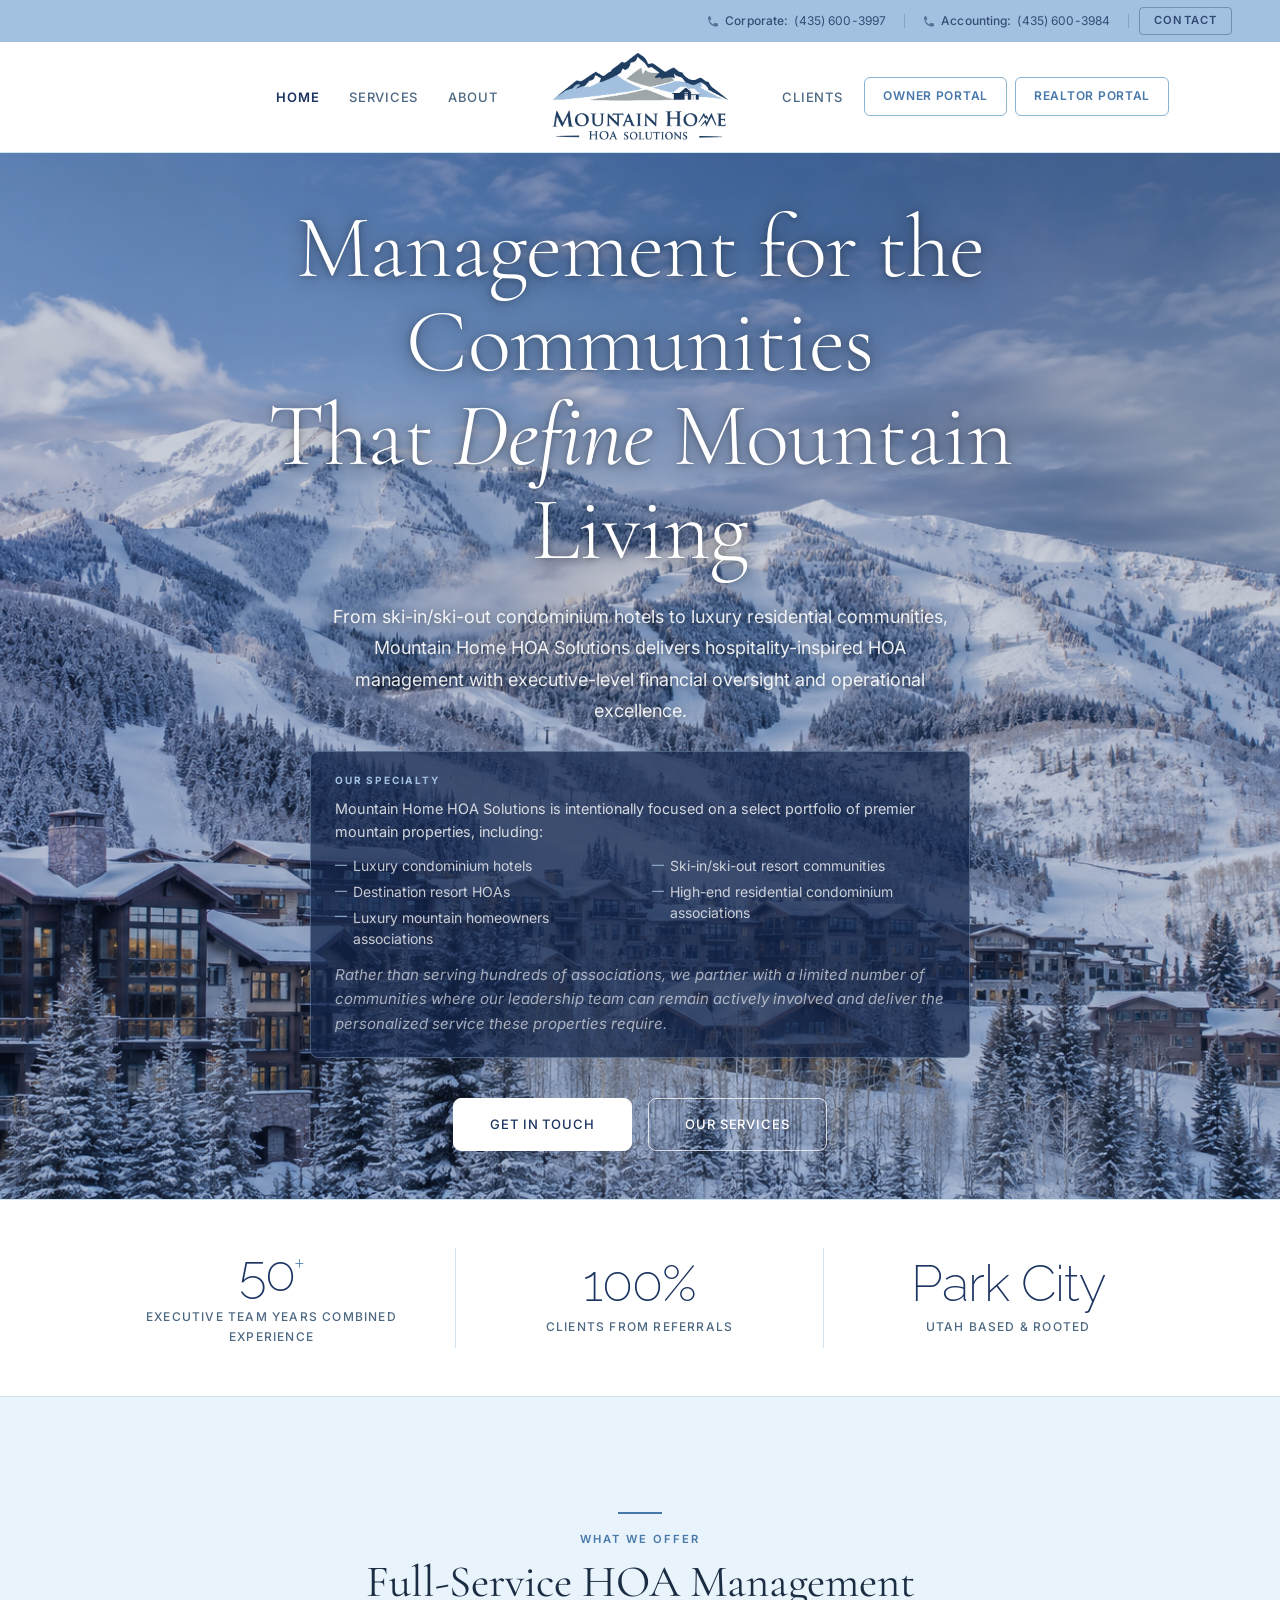
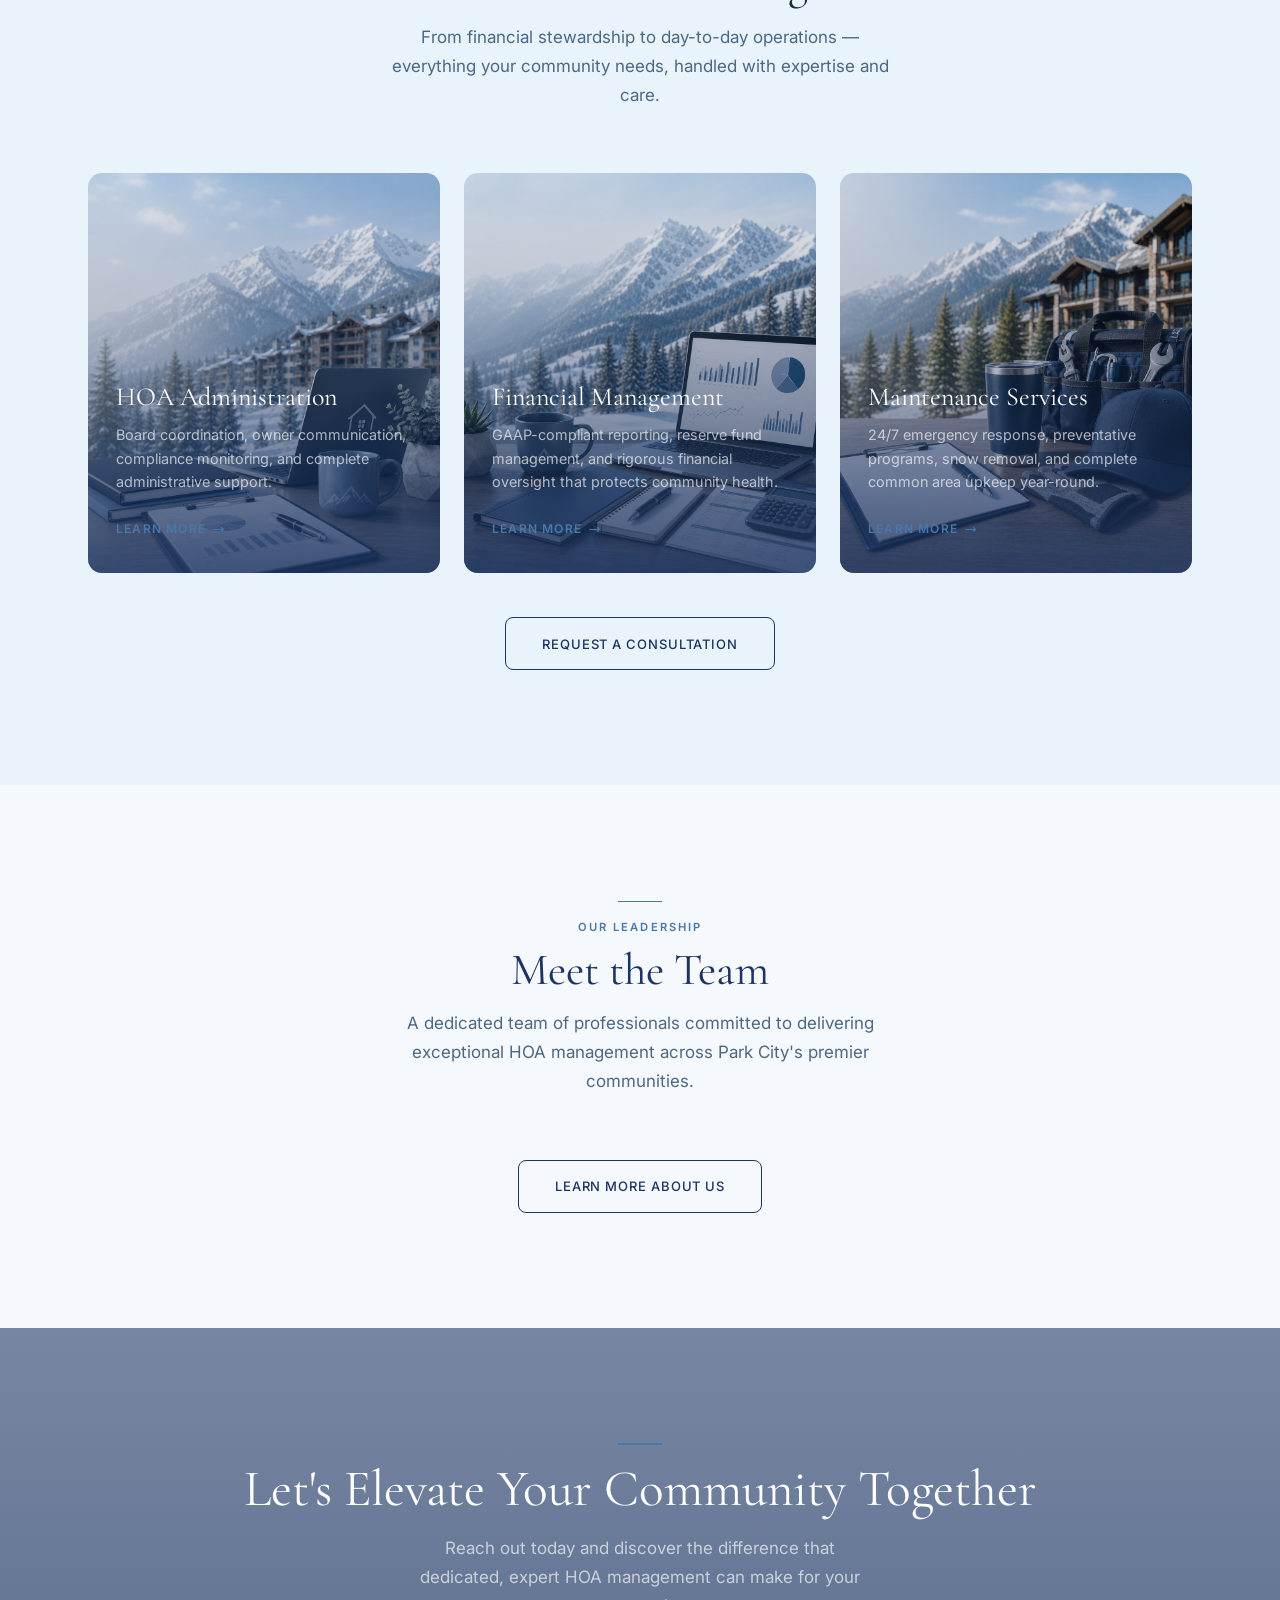
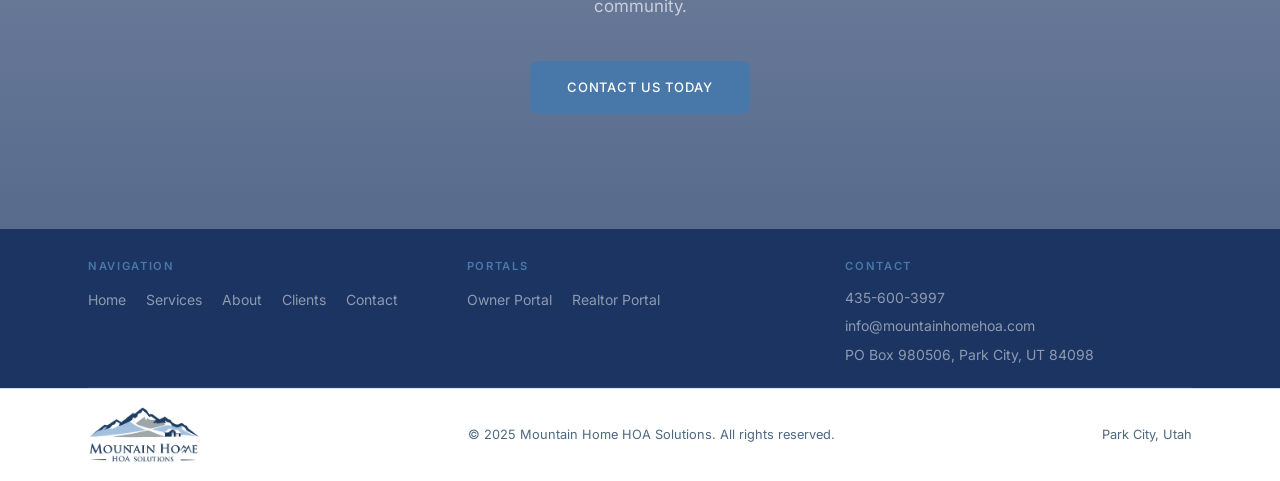
==== commit 71eb0cfe: "Changed 'What we offer' section" ====
--- a/index.html
+++ b/index.html
@@ -128,14 +128,9 @@
       <div class="photo-cards">
         <!-- Admin card -->
         <article class="photo-card">
-          <img class="photo-card__img" src="https://images.unsplash.com/photo-1560518883-ce09059eeffa?auto=format&fit=crop&w=800&q=80" alt="HOA Administration" loading="lazy">
+          <img class="photo-card__img" src="assets/service-administration.png" alt="HOA Administration" loading="lazy">
           <div class="photo-card__overlay"></div>
           <div class="photo-card__content">
-            <div class="photo-card__icon" aria-hidden="true">
-              <svg xmlns="http://www.w3.org/2000/svg" fill="none" viewBox="0 0 24 24" stroke-width="1.25" stroke="currentColor" width="36" height="36">
-                <path stroke-linecap="round" stroke-linejoin="round" d="M3.75 21h16.5M4.5 3h15M5.25 3v18m13.5-18v18M9 6.75h1.5m-1.5 3h1.5m-1.5 3h1.5m3-6H15m-1.5 3H15m-1.5 3H15M9 21v-3.375c0-.621.504-1.125 1.125-1.125h3.75c.621 0 1.125.504 1.125 1.125V21"/>
-              </svg>
-            </div>
             <h3 class="photo-card__title">HOA Administration</h3>
             <p class="photo-card__text">Board coordination, owner communication, compliance monitoring, and complete administrative support.</p>
             <a href="services.html#administration" class="photo-card__link">Learn More <svg xmlns="http://www.w3.org/2000/svg" fill="none" viewBox="0 0 24 24" stroke-width="2" stroke="currentColor" width="13" height="13" aria-hidden="true"><path stroke-linecap="round" stroke-linejoin="round" d="M17.25 8.25 21 12m0 0-3.75 3.75M21 12H3"/></svg></a>
@@ -144,14 +139,9 @@
 
         <!-- Accounting card -->
         <article class="photo-card">
-          <img class="photo-card__img" src="https://images.unsplash.com/photo-1554224155-6726b3ff858f?auto=format&fit=crop&w=800&q=80" alt="Financial Management" loading="lazy">
+          <img class="photo-card__img" src="assets/service-financial.png" alt="Financial Management" loading="lazy">
           <div class="photo-card__overlay"></div>
           <div class="photo-card__content">
-            <div class="photo-card__icon" aria-hidden="true">
-              <svg xmlns="http://www.w3.org/2000/svg" fill="none" viewBox="0 0 24 24" stroke-width="1.25" stroke="currentColor" width="36" height="36">
-                <path stroke-linecap="round" stroke-linejoin="round" d="M3 13.125C3 12.504 3.504 12 4.125 12h2.25c.621 0 1.125.504 1.125 1.125v6.75C7.5 20.496 6.996 21 6.375 21h-2.25A1.125 1.125 0 0 1 3 19.875v-6.75ZM9.75 8.625c0-.621.504-1.125 1.125-1.125h2.25c.621 0 1.125.504 1.125 1.125v11.25c0 .621-.504 1.125-1.125 1.125h-2.25a1.125 1.125 0 0 1-1.125-1.125V8.625ZM16.5 4.125c0-.621.504-1.125 1.125-1.125h2.25C20.496 3 21 3.504 21 4.125v15.75c0 .621-.504 1.125-1.125 1.125h-2.25a1.125 1.125 0 0 1-1.125-1.125V4.125Z"/>
-              </svg>
-            </div>
             <h3 class="photo-card__title">Financial Management</h3>
             <p class="photo-card__text">GAAP-compliant reporting, reserve fund management, and rigorous financial oversight that protects community health.</p>
             <a href="services.html#accounting" class="photo-card__link">Learn More <svg xmlns="http://www.w3.org/2000/svg" fill="none" viewBox="0 0 24 24" stroke-width="2" stroke="currentColor" width="13" height="13" aria-hidden="true"><path stroke-linecap="round" stroke-linejoin="round" d="M17.25 8.25 21 12m0 0-3.75 3.75M21 12H3"/></svg></a>
@@ -160,15 +150,9 @@
 
         <!-- Maintenance card -->
         <article class="photo-card">
-          <img class="photo-card__img" src="https://images.unsplash.com/photo-1469474968028-56623f02e42e?auto=format&fit=crop&w=800&q=80" alt="Maintenance Services" loading="lazy">
+          <img class="photo-card__img" src="assets/service-maintenance.png" alt="Maintenance Services" loading="lazy">
           <div class="photo-card__overlay"></div>
           <div class="photo-card__content">
-            <div class="photo-card__icon" aria-hidden="true">
-              <svg xmlns="http://www.w3.org/2000/svg" fill="none" viewBox="0 0 24 24" stroke-width="1.25" stroke="currentColor" width="36" height="36">
-                <path stroke-linecap="round" stroke-linejoin="round" d="M21.75 6.75a4.5 4.5 0 0 1-4.884 4.484c-1.076-.091-2.264.071-2.95.904l-7.152 8.684a2.548 2.548 0 1 1-3.586-3.586l8.684-7.152c.833-.686.995-1.874.904-2.95a4.5 4.5 0 0 1 6.336-4.486l-3.276 3.276a3.004 3.004 0 0 0 2.25 2.25l3.276-3.276c.256.565.398 1.192.398 1.852Z"/>
-                <path stroke-linecap="round" stroke-linejoin="round" d="M4.867 19.125h.008v.008h-.008v-.008Z"/>
-              </svg>
-            </div>
             <h3 class="photo-card__title">Maintenance Services</h3>
             <p class="photo-card__text">24/7 emergency response, preventative programs, snow removal, and complete common area upkeep year-round.</p>
             <a href="services.html#maintenance" class="photo-card__link">Learn More <svg xmlns="http://www.w3.org/2000/svg" fill="none" viewBox="0 0 24 24" stroke-width="2" stroke="currentColor" width="13" height="13" aria-hidden="true"><path stroke-linecap="round" stroke-linejoin="round" d="M17.25 8.25 21 12m0 0-3.75 3.75M21 12H3"/></svg></a>
@@ -191,20 +175,46 @@
         <p style="color:var(--text-muted);font-size:1.0625rem;max-width:480px;margin:.875rem auto 0;line-height:1.7;">A dedicated team of professionals committed to delivering exceptional HOA management across Park City's premier communities.</p>
       </div>
       <div class="team-grid" id="home-team-grid"></div>
+      <div id="home-team-more" style="display:none;text-align:center;margin-top:2rem;">
+        <button class="btn btn--outline-slate" id="home-team-more-btn" onclick="homeTeamShowMore()">Show More</button>
+      </div>
       <script>
+        var _homeTeamAll = [];
+        var _homeTeamExpanded = false;
+        const TEAM_PAGE = 5;
+
+        function renderHomeTeam() {
+          const grid = document.getElementById('home-team-grid');
+          const shown = _homeTeamExpanded ? _homeTeamAll : _homeTeamAll.slice(0, TEAM_PAGE);
+          grid.innerHTML = shown.map(m => {
+            const inits = (m.name || '').split(' ').map(w => w[0] || '').join('').toUpperCase().slice(0, 2) || '?';
+            const photo = m.photoUrl
+              ? `<div class="team-card__photo"><img src="${m.photoUrl}" alt="${m.name}" loading="lazy"></div>`
+              : `<div class="team-card__photo team-card__photo--placeholder" aria-hidden="true"><span class="team-card__initials">${inits}</span></div>`;
+            return `<article class="team-card">${photo}<div class="team-card__info"><h3 class="team-card__name">${m.name}</h3><p class="team-card__role">${m.role}</p>${m.bio ? `<p class="team-card__bio">${m.bio}</p>` : ''}</div></article>`;
+          }).join('');
+          const moreWrap = document.getElementById('home-team-more');
+          const moreBtn  = document.getElementById('home-team-more-btn');
+          if (_homeTeamAll.length > TEAM_PAGE) {
+            moreWrap.style.display = 'block';
+            moreBtn.textContent = _homeTeamExpanded ? 'Show Less' : 'Show More';
+          } else {
+            moreWrap.style.display = 'none';
+          }
+        }
+
+        function homeTeamShowMore() {
+          _homeTeamExpanded = !_homeTeamExpanded;
+          renderHomeTeam();
+        }
+
         (async () => {
           const grid = document.getElementById('home-team-grid');
           try {
             const res = await fetch('https://assets.mountainhomehoa.com/api/team');
-            const members = (await res.json()).filter(m => m.showOnHome);
-            if (!members.length) { grid.style.display = 'none'; return; }
-            grid.innerHTML = members.map(m => {
-              const inits = (m.name || '').split(' ').map(w => w[0] || '').join('').toUpperCase().slice(0, 2) || '?';
-              const photo = m.photoUrl
-                ? `<div class="team-card__photo"><img src="${m.photoUrl}" alt="${m.name}" loading="lazy"></div>`
-                : `<div class="team-card__photo team-card__photo--placeholder" aria-hidden="true"><span class="team-card__initials">${inits}</span></div>`;
-              return `<article class="team-card">${photo}<div class="team-card__info"><h3 class="team-card__name">${m.name}</h3><p class="team-card__role">${m.role}</p>${m.bio ? `<p class="team-card__bio">${m.bio}</p>` : ''}</div></article>`;
-            }).join('');
+            _homeTeamAll = (await res.json()).filter(m => m.showOnHome);
+            if (!_homeTeamAll.length) { grid.style.display = 'none'; return; }
+            renderHomeTeam();
           } catch (e) { grid.style.display = 'none'; }
         })();
       </script>
@@ -283,7 +293,7 @@
 
         function buildQuoteCard(c) {
           const logo = c.logoUrl
-            ? `<img src="${escHtml(c.logoUrl)}" alt="${escHtml(c.name)}" style="width:100%;height:100%;object-fit:cover;border-radius:50%;">`
+            ? `<img src="${escHtml(c.logoUrl)}" alt="${escHtml(c.name)}" style="width:100%;height:100%;object-fit:cover;border-radius:10px;">`
             : `<span class="testimonial-card__initials">${initials(c.name)}</span>`;
           return `
             <div class="testimonial-card">
